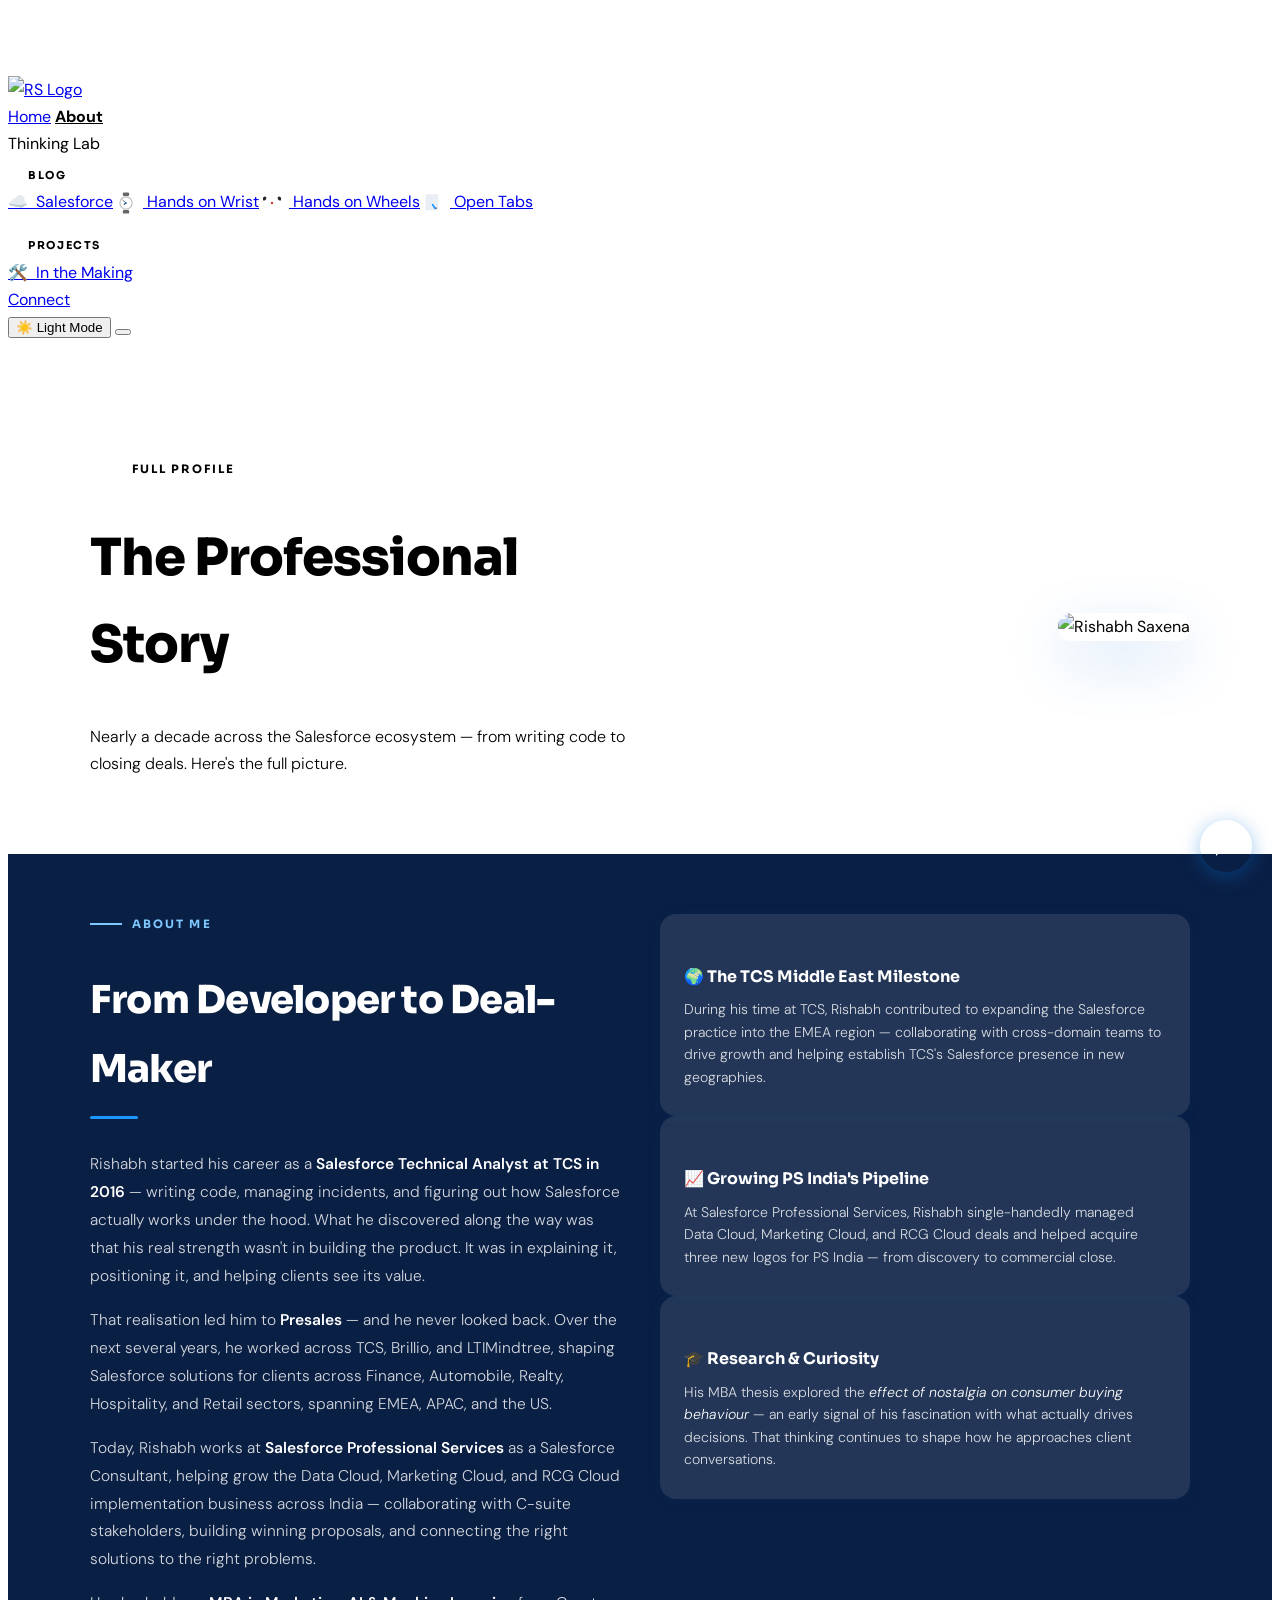
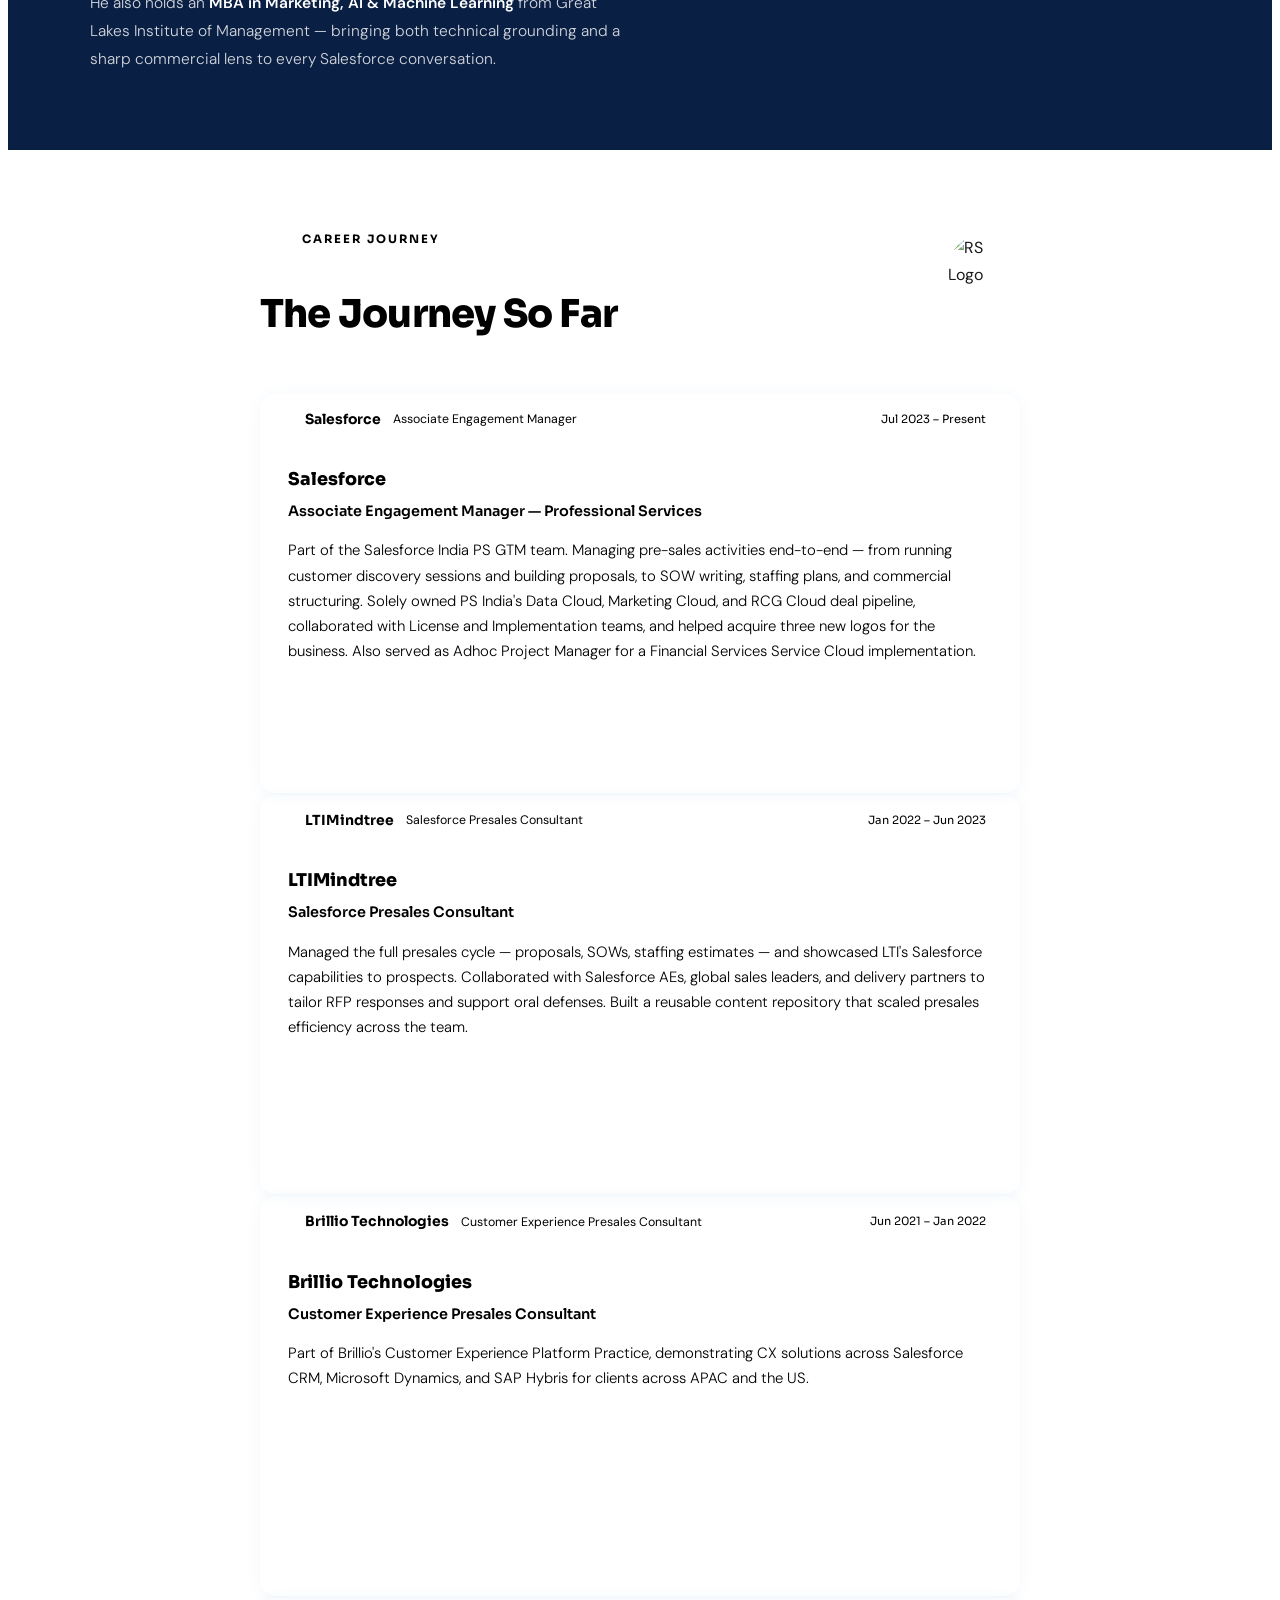
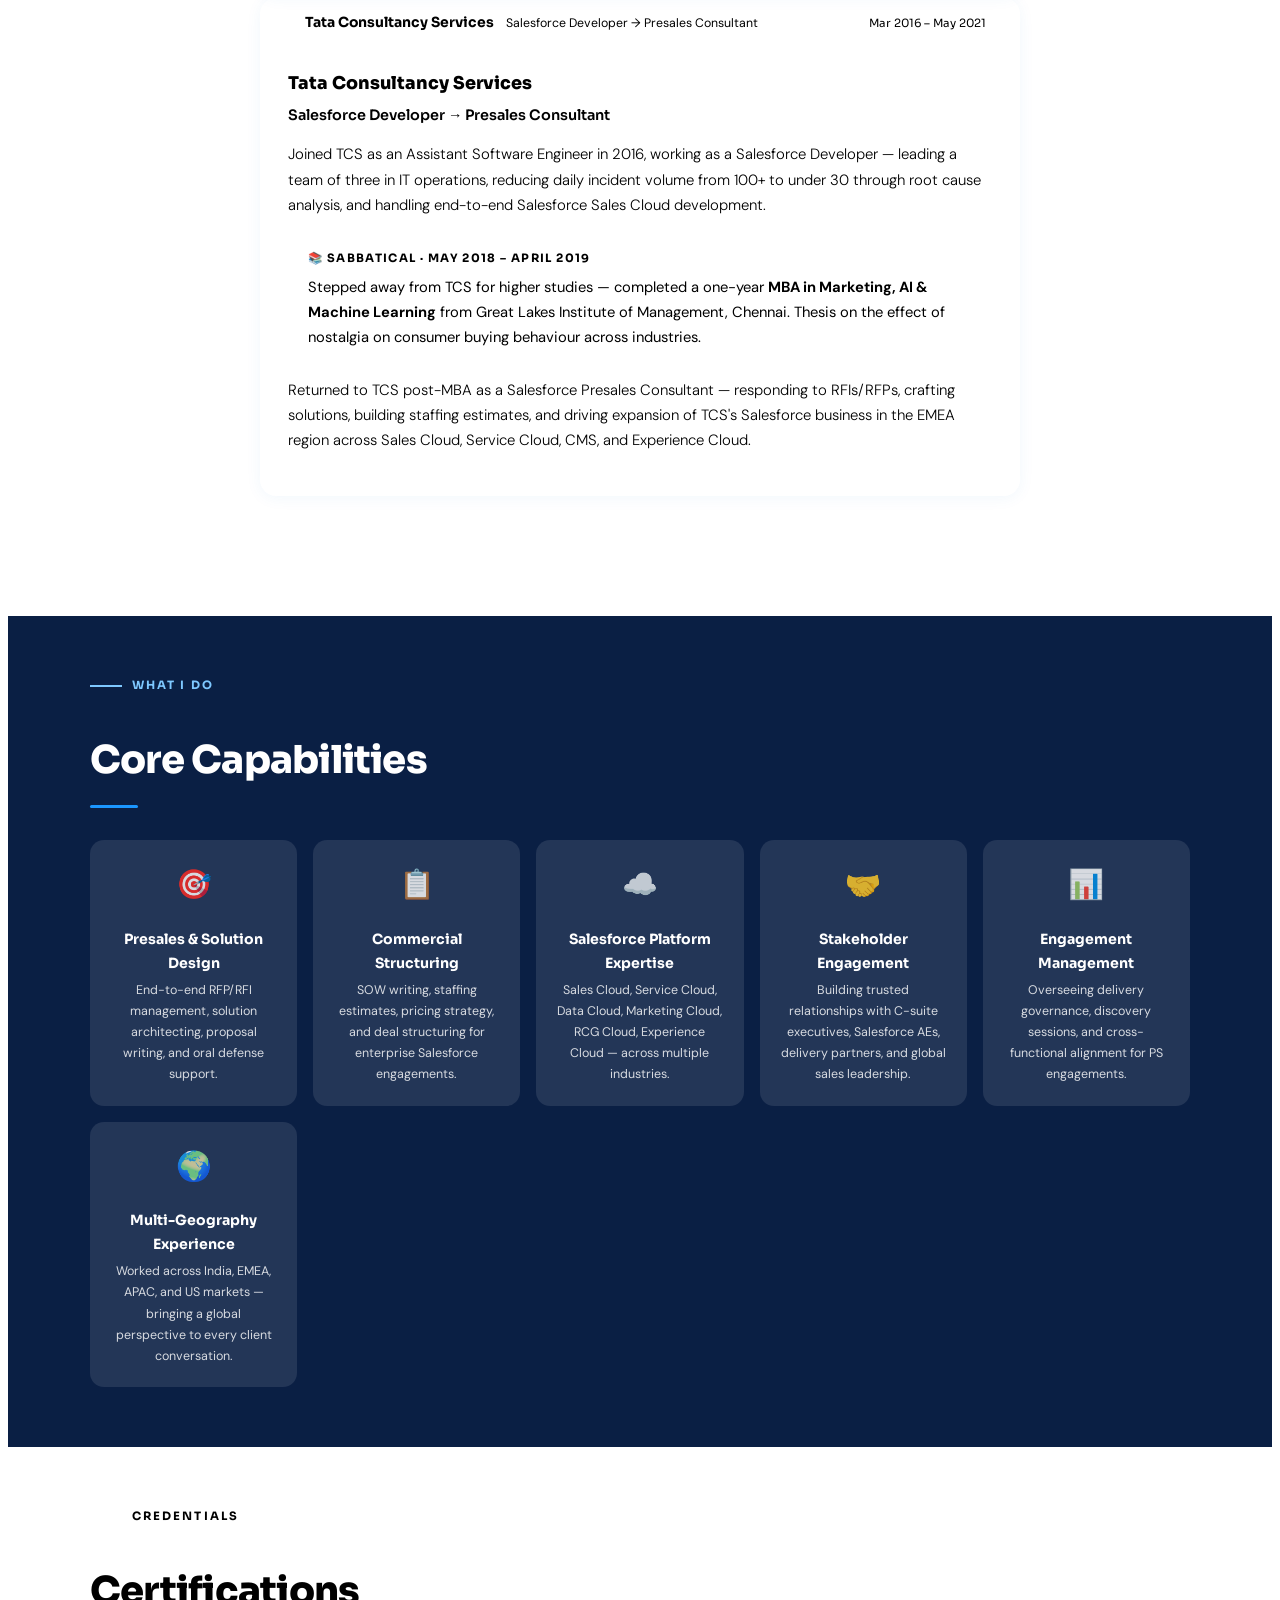
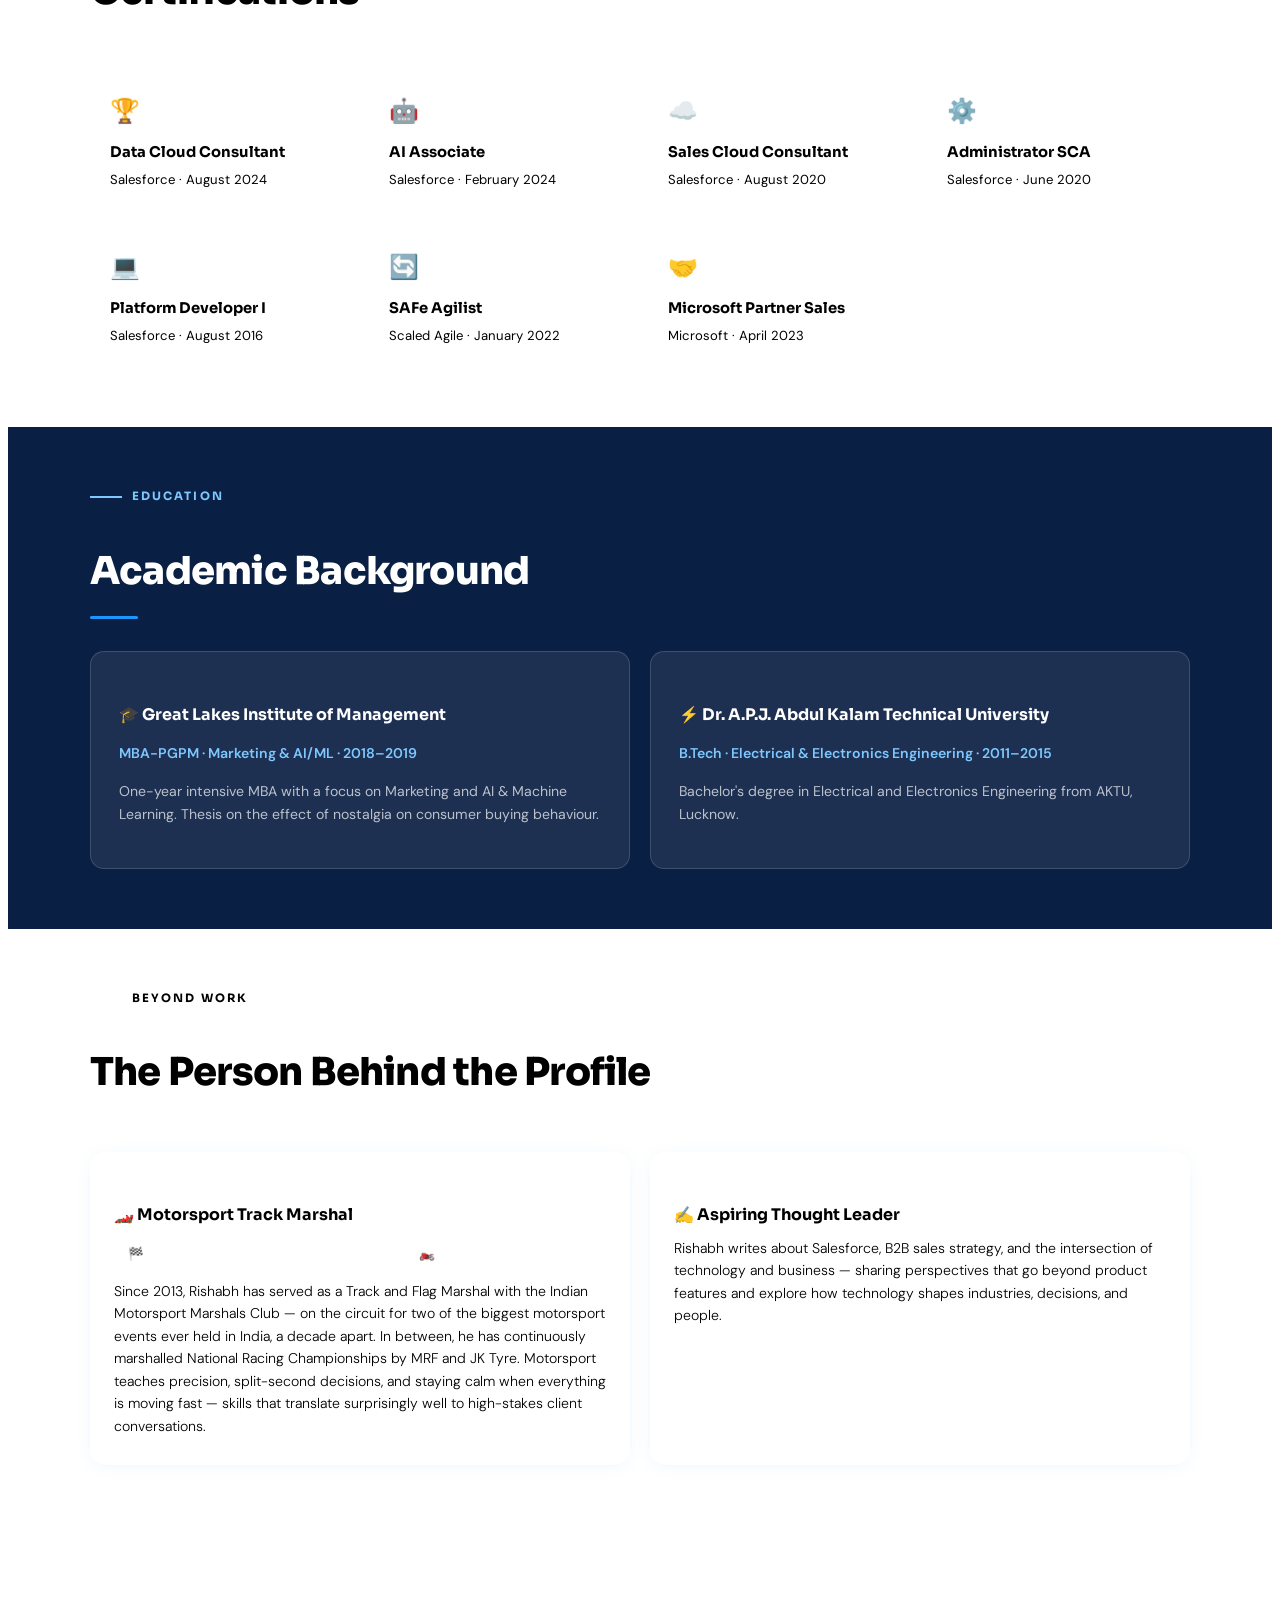
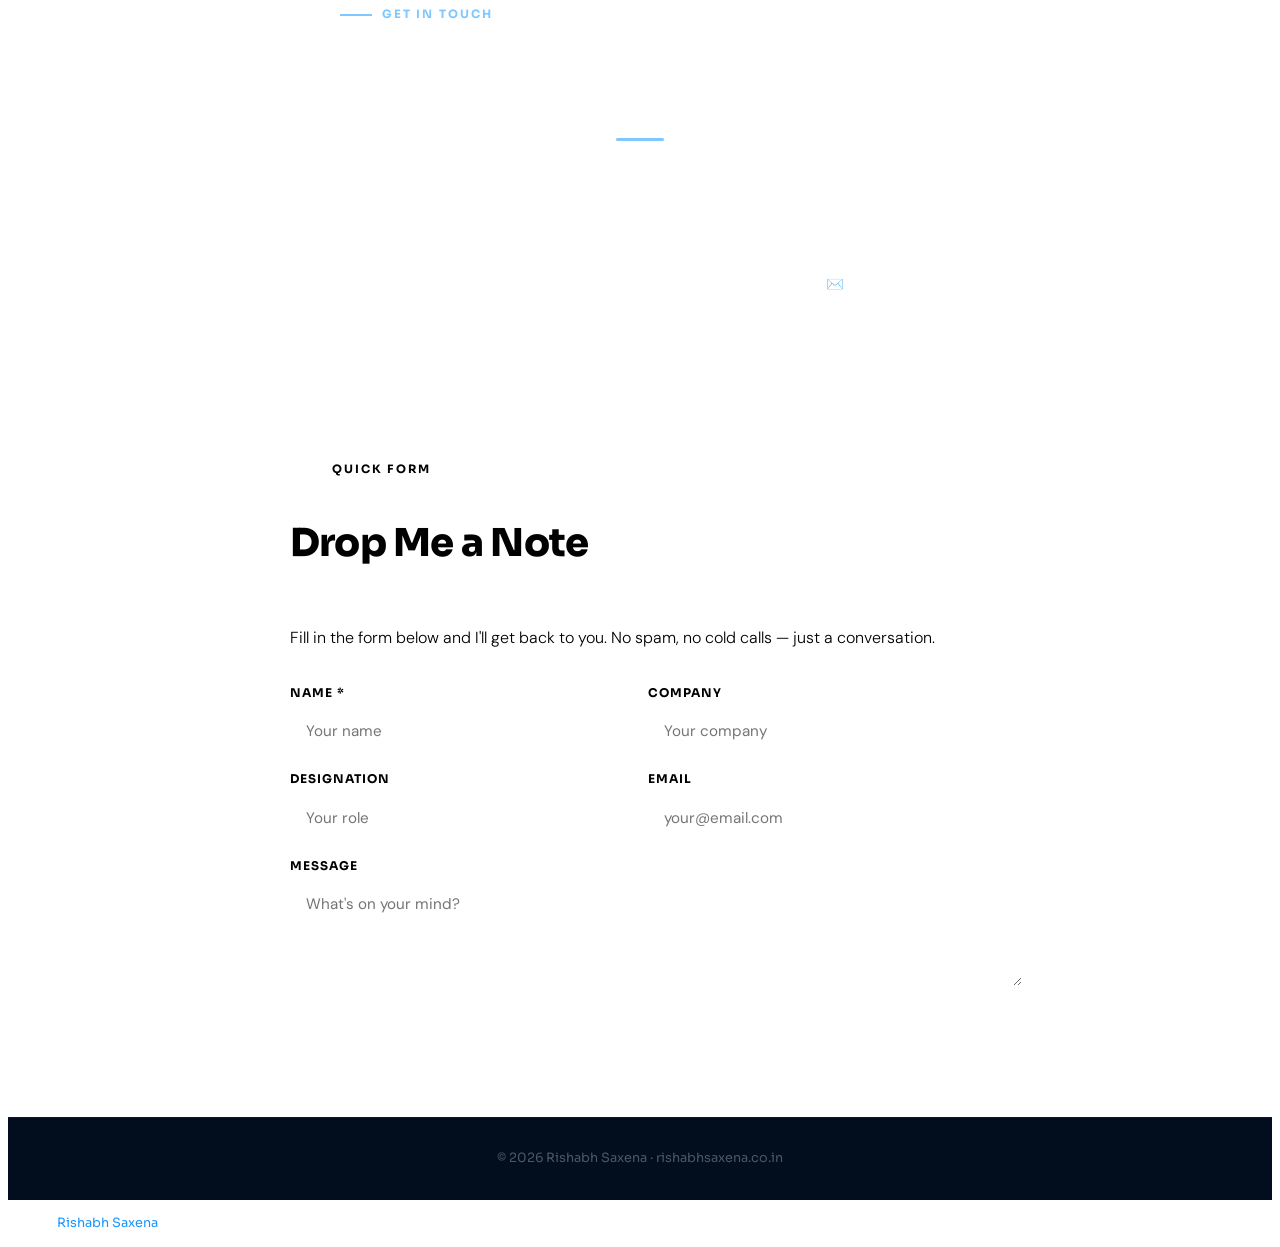
==== about.html @ e0ca8216 "Add files via upload" ====
<!DOCTYPE html>
<html lang="en" data-theme="dark">
<head>
  <base href="/rishabhsaxena-dev/">
  <link rel="stylesheet" href="styles.css">
<meta charset="UTF-8">
<meta name="viewport" content="width=device-width, initial-scale=1.0">
<title>About | Rishabh Saxena</title>
<meta name="description" content="Rishabh Saxena — Salesforce Consultant, problem solver, motorsport marshal, watch enthusiast. Full professional profile, experience, certifications and background.">
<link rel="preconnect" href="https://fonts.googleapis.com">
<link href="https://fonts.googleapis.com/css2?family=Sora:wght@300;400;600;700;800&family=DM+Sans:ital,wght@0,300;0,400;0,500;1,300&display=swap" rel="stylesheet">
<link rel="icon" href="logo.png" type="image/png">
<style>
body {
  font-family: 'DM Sans', sans-serif;
  background: var(--sf-light-bg);
  color: var(--sf-text);
  transition: background 0.3s, color 0.3s;
  line-height: 1.7;
}

/* ── PAGE LAYOUT ── */
body { padding-top: 68px; }
.section-inner { max-width: 1100px; margin: 0 auto; }
.section-label {
  font-family: 'Sora', sans-serif; font-size: 0.72rem; font-weight: 700;
  letter-spacing: 0.18em; text-transform: uppercase; color: var(--sf-blue);
  margin-bottom: 12px; display: flex; align-items: center; gap: 10px;
}
.section-label::before { content: ''; display: block; width: 32px; height: 2px; background: var(--sf-blue); }
.section-title {
  font-family: 'Sora', sans-serif; font-size: clamp(1.6rem,4vw,2.4rem);
  font-weight: 800; color: var(--sf-text); margin-bottom: 12px; letter-spacing: -0.02em;
}
.section-divider { width: 48px; height: 3px; background: var(--sf-blue); border-radius: 2px; margin-bottom: 32px; }

/* ── ABOUT GRID ── */
.about-grid { display: grid; grid-template-columns: 1fr 1fr; gap: 40px; align-items: start; }
.about-text { color: var(--sf-subtext); font-size: 0.97rem; line-height: 1.8; font-weight: 300; }
.about-text p { margin-bottom: 16px; }
.about-text strong { color: var(--sf-text); font-weight: 600; }
.about-text em { font-style: italic; }
@media (max-width: 768px) { .about-grid { grid-template-columns: 1fr; } }

/* ── HIGHLIGHT CARDS ── */
.highlight-card {
  background: var(--sf-card); border: 1px solid var(--sf-border);
  border-radius: 16px; padding: 28px 24px;
  box-shadow: 0 2px 16px rgba(0,112,210,0.06);
  transition: transform 0.2s, box-shadow 0.2s;
}
.highlight-card:hover { transform: translateY(-2px); box-shadow: 0 8px 32px rgba(0,112,210,0.1); }
.highlight-card h4 { font-family: 'Sora', sans-serif; font-size: 1rem; font-weight: 700; color: var(--sf-text); margin-bottom: 8px; }
.highlight-card p { color: var(--sf-subtext); font-size: 0.88rem; font-weight: 300; line-height: 1.6; margin: 0; }

/* ── EXPERIENCE STACK - PURE CSS STICKY ── */
.exp-bg { background: var(--sf-light-bg); padding: 80px 5%; }
.stack-container {
  position: relative;
  max-width: 760px;
  margin: 0 auto;
  padding: 0 5% 40px;
}
.stack-card {
  background: var(--sf-card);
  border: 1px solid var(--sf-border);
  border-radius: 16px;
  box-shadow: 0 2px 16px rgba(0,112,210,0.06);
  margin-bottom: 0;
  position: sticky;
  overflow: hidden;
  transition: box-shadow 0.3s;
}
.stack-card:nth-child(1) { top: 68px;  z-index: 10; }
.stack-card:nth-child(2) { top: 110px; z-index: 20; }
.stack-card:nth-child(3) { top: 152px; z-index: 30; }
.stack-card:nth-child(4) { top: 194px; z-index: 40; }
.stack-card + .stack-card { margin-top: 2px; }
.stack-collapsed {
  display: flex; align-items: center;
  justify-content: space-between;
  padding: 13px 24px; gap: 12px;
  background: var(--sf-card); flex-wrap: wrap;
  position: relative;
}
.stack-collapsed-left { display: flex; align-items: center; gap: 12px; flex-wrap: wrap; }
.stack-dot { width: 9px; height: 9px; border-radius: 50%; background: var(--sf-blue); flex-shrink: 0; }
.stack-collapsed-company { font-family: 'Sora', sans-serif; font-size: 0.87rem; font-weight: 700; color: var(--sf-text); }
.stack-collapsed-role { font-size: 0.77rem; color: var(--sf-subtext); font-weight: 400; }
.stack-collapsed-period {
  font-family: 'Sora', sans-serif; font-size: 0.71rem;
  color: var(--sf-subtext); background: var(--sf-tag-bg);
  padding: 3px 10px; border-radius: 20px; white-space: nowrap;
}
.stack-body {
  padding: 20px 28px 28px;
  border-top: 1px solid var(--sf-border);
  min-height: 300px;
}
.stack-company { font-family: 'Sora', sans-serif; font-size: 1.1rem; font-weight: 800; color: var(--sf-text); margin-bottom: 4px; }
.stack-role { color: var(--sf-blue); font-size: 0.9rem; font-weight: 600; font-family: 'Sora', sans-serif; margin-bottom: 14px; }
.stack-desc { color: var(--sf-subtext); font-size: 0.93rem; font-weight: 300; line-height: 1.7; }
.sabbatical-box {
  margin-top: 14px; background: var(--sf-tag-bg);
  border: 1px dashed var(--sf-blue); border-radius: 10px; padding: 16px 20px;
}
.sabbatical-label {
  font-family: 'Sora', sans-serif; font-size: 0.72rem; font-weight: 700;
  letter-spacing: 0.12em; text-transform: uppercase; color: var(--sf-blue); margin-bottom: 6px;
}
@media (max-width: 768px) {
  .stack-card { position: relative !important; top: 0 !important; margin-bottom: 12px; }
}

/* ── SKILLS ── */
.skills-grid { display: grid; grid-template-columns: repeat(auto-fit, minmax(200px, 1fr)); gap: 16px; }
.skill-card {
  background: var(--sf-card); border: 1px solid var(--sf-border);
  border-radius: 14px; padding: 20px;
  text-align: center; transition: transform 0.2s;
}
.skill-card:hover { transform: translateY(-2px); }
.skill-icon { font-size: 1.8rem; margin-bottom: 10px; }
.skill-card h4 { font-family: 'Sora', sans-serif; font-size: 0.88rem; font-weight: 700; color: var(--sf-text); margin-bottom: 4px; }
.skill-card p { font-size: 0.78rem; color: var(--sf-subtext); margin: 0; }

/* ── CONNECT ── */
.connect-bg {
  background: linear-gradient(135deg, var(--sf-navy) 0%, #0a2a5e 100%);
  padding: 80px 5%; text-align: center;
}
.connect-inner { max-width: 600px; margin: 0 auto; }
.connect-btn {
  display: inline-block; background: var(--sf-blue); color: #fff;
  padding: 14px 32px; border-radius: 50px; text-decoration: none;
  font-family: 'Sora', sans-serif; font-weight: 700; font-size: 0.9rem;
  transition: background 0.2s, transform 0.2s; margin: 8px;
}
.connect-btn:hover { background: var(--sf-electric); transform: translateY(-2px); }
.connect-btn.outline {
  background: transparent; border: 2px solid rgba(255,255,255,0.4); color: #fff;
}
.connect-btn.outline:hover { border-color: #fff; background: rgba(255,255,255,0.08); }
.connect-options { display: flex; flex-wrap: wrap; justify-content: center; gap: 12px; margin-top: 28px; }

/* ── ANIMATIONS ── */

 }

/* ── VIRTUAL EXEC BOT ── */
.ve-bubble {
  position: fixed; bottom: 24px; right: 24px;
  width: 52px; height: 52px; border-radius: 50%;
  background: var(--sf-blue); color: #fff;
  display: flex; align-items: center; justify-content: center;
  cursor: pointer; box-shadow: 0 4px 20px rgba(0,112,210,0.4);
  font-size: 1.4rem; z-index: 500; transition: transform 0.2s;
}
.ve-bubble:hover { transform: scale(1.1); }
.ve-window {
  display: none; position: fixed; bottom: 88px; right: 24px;
  width: 340px; max-height: 520px;
  background: var(--sf-card); border: 1px solid var(--sf-border);
  border-radius: 20px; box-shadow: 0 8px 40px rgba(0,0,0,0.15);
  flex-direction: column; z-index: 500; overflow: hidden;
}
.ve-window.open { display: flex; }
.ve-header {
  background: var(--sf-blue); color: #fff;
  padding: 14px 16px; display: flex; align-items: center; gap: 10px;
}
.ve-avatar { width: 36px; height: 36px; border-radius: 50%; background: rgba(255,255,255,0.2); display: flex; align-items: center; justify-content: center; font-size: 1.1rem; }
.ve-header-info { flex: 1; }
.ve-header-name { font-weight: 700; font-size: 0.9rem; }
.ve-header-status { font-size: 0.75rem; opacity: 0.8; display: flex; align-items: center; gap: 4px; }
.ve-status-dot { width: 6px; height: 6px; border-radius: 50%; background: #4ade80; }
.ve-close { background: none; border: none; color: #fff; cursor: pointer; font-size: 1.2rem; opacity: 0.7; }
.ve-close:hover { opacity: 1; }
.ve-messages { flex: 1; overflow-y: auto; padding: 16px; display: flex; flex-direction: column; gap: 10px; }
.ve-icon { font-size: 0.9rem; }

footer p { color: rgba(255,255,255,0.3); font-size: 0.8rem; font-family: 'Sora', sans-serif; }
footer span { color: #1B96FF; }
.ve-input-area { display: flex; gap: 8px; }
.ve-input {
  flex: 1; border: 1px solid var(--sf-border); border-radius: 20px;
  padding: 8px 14px; font-size: 0.85rem; background: var(--sf-light-bg);
  color: var(--sf-text); font-family: 'DM Sans', sans-serif;
}
.ve-input:focus { outline: none; border-color: var(--sf-blue); }
.ve-send {
  background: var(--sf-blue); color: #fff; border: none;
  border-radius: 50%; width: 36px; height: 36px;
  cursor: pointer; font-size: 1rem; display: flex; align-items: center; justify-content: center;
}
@media (max-width: 768px) {
  .ve-window { width: calc(100vw - 32px); right: 16px; bottom: 80px; }
}

/* DROPDOWN NAV */

/* Invisible bridge to prevent dropdown from closing */

/* MODAL */
.modal-overlay {
  display: none;
  position: fixed; inset: 0;
  background: rgba(0,0,0,0.5);
  z-index: 999;
  align-items: center;
  justify-content: center;
  backdrop-filter: blur(4px);
}
.modal-overlay.active { display: flex; }
.modal-box {
  background: var(--sf-card);
  border: 1px solid var(--sf-border);
  border-radius: 20px;
  padding: 48px 40px;
  max-width: 480px;
  width: 90%;
  text-align: center;
  box-shadow: var(--shadow);
  position: relative;
}
.modal-close {
  position: absolute; top: 16px; right: 20px;
  background: none; border: none;
  font-size: 1.4rem; cursor: pointer;
  color: var(--sf-subtext);
}
.modal-icon { font-size: 3rem; margin-bottom: 16px; }
.modal-title {
  font-family: 'Sora', sans-serif;
  font-size: 1.3rem;
  font-weight: 800;
  color: var(--sf-text);
  margin-bottom: 12px;
}
.modal-text {
  color: var(--sf-subtext);
  font-size: 0.95rem;
  font-weight: 300;
  line-height: 1.7;
}

/* ── NAVY SECTIONS (About, What I Do, Education) ── */
/* These always use fixed light colours regardless of dark/light mode */
#about,
#skills,
section[style*="background:#0A1F44"] {
  background: #0A1F44 !important;
}
#about .section-inner,
#skills .section-inner,
section[style*="background:#0A1F44"] .section-inner {
  max-width: 1100px;
  margin: 0 auto;
}
#about .section-label,
#skills .section-label,
section[style*="background:#0A1F44"] .section-label {
  color: #1B96FF;
}
#about .section-title,
#skills .section-title,
section[style*="background:#0A1F44"] .section-title {
  color: #ffffff;
}
#about .section-divider,
#skills .section-divider,
section[style*="background:#0A1F44"] .section-divider {
  background: #1B96FF;
}
#about p,
#skills p,
section[style*="background:#0A1F44"] p {
  color: rgba(255,255,255,0.75);
}
#about h3, #about h4,
#skills h3, #skills h4,
section[style*="background:#0A1F44"] h3,
section[style*="background:#0A1F44"] h4 {
  color: #ffffff;
}
/* Cards inside navy sections */
#about .highlight-card,
#skills .skill-card,
#skills .skills-card,
section[style*="background:#0A1F44"] .edu-card,
section[style*="background:#0A1F44"] .cert-card {
  background: rgba(255,255,255,0.07) !important;
  border-color: rgba(255,255,255,0.15) !important;
}
/* Tags inside navy sections */
#skills .skill-tag,
#skills .tag {
  background: rgba(27,150,255,0.2) !important;
  border-color: rgba(27,150,255,0.3) !important;
  color: #7ec8ff !important;
}
/* Subtext inside navy sections */
#about .section-subtext,
#skills .section-subtext,
section[style*="background:#0A1F44"] .section-subtext,
#about span, #skills span,
section[style*="background:#0A1F44"] span {
  color: rgba(255,255,255,0.6);
}
/* Skill cards on navy background */
#skills .skill-card {
  background: rgba(255,255,255,0.08) !important;
  border-color: rgba(255,255,255,0.15) !important;
}
#skills .skill-card h4 {
  color: #ffffff;
}
#skills .skill-card p {
  color: rgba(255,255,255,0.72);
}
/* About section text */
#about .about-text h2,
#about .about-text h3,
#about .about-text h4 {
  color: #ffffff;
}
#about .highlight-card {
  background: rgba(255,255,255,0.08) !important;
  border-color: rgba(255,255,255,0.15) !important;
}
#about .highlight-card h4 {
  color: #ffffff;
}
#about .highlight-card p {
  color: rgba(255,255,255,0.72);
}
[data-theme="dark"] #about,
[data-theme="dark"] #skills,
[data-theme="dark"] section[style*="background:#0A1F44"] {
  background: #0A1F44 !important;
}

/* Strong and em on navy sections */
#about strong, #about em,
#skills strong, #skills em {
  color: #ffffff;
}
/* Keep navy in dark mode */
[data-theme="dark"] #about,
[data-theme="dark"] #skills {
  background: #0A1F44 !important;
}
[data-theme="dark"] section[style*="background:#0A1F44"] {
  background: #0A1F44 !important;
}

/* ── NAVY SECTION TEXT — ALL ELEMENTS HARDCODED ── */
#about,
#about .about-text,
#skills {
  color: rgba(255,255,255,0.82);
}
#about .about-text { color: rgba(255,255,255,0.82); }
#about .about-text p { color: rgba(255,255,255,0.82); }
#about .about-text strong { color: #ffffff; font-weight: 600; }
#about .about-text em { color: rgba(255,255,255,0.9); }
#about p, #skills p { color: rgba(255,255,255,0.82); }
#about strong, #about em,
#skills strong, #skills em { color: #ffffff; }
#about h2, #about h3, #about h4,
#skills h2, #skills h3, #skills h4 { color: #ffffff; }
#about .highlight-card { background: rgba(255,255,255,0.1) !important; border-color: rgba(255,255,255,0.18) !important; }
#about .highlight-card h4 { color: #ffffff !important; }
#about .highlight-card p { color: rgba(255,255,255,0.82) !important; }
#skills .skill-card { background: rgba(255,255,255,0.1) !important; border-color: rgba(255,255,255,0.18) !important; }
#skills .skill-card h4 { color: #ffffff !important; }
#skills .skill-card p { color: rgba(255,255,255,0.82) !important; }
#about .section-label,
#skills .section-label,
section[style*="background:#0A1F44"] .section-label { color: #7ec8ff !important; }
#about .section-label::before,
#skills .section-label::before,
section[style*="background:#0A1F44"] .section-label::before { background: #7ec8ff !important; }
/* dark mode — keep navy exactly the same */
[data-theme="dark"] #about,
[data-theme="dark"] #skills,
[data-theme="dark"] section[style*="background:#0A1F44"] { background: #0A1F44 !important; }

/* ── CONNECT SECTION — hardcoded light text ── */
.connect-bg .section-label {
  color: #7ec8ff !important;
}
.connect-bg .section-label::before {
  background: #7ec8ff !important;
}
.connect-bg .section-title {
  color: #ffffff !important;
}
.connect-bg .section-divider {
  background: #7ec8ff !important;
}
.connect-bg p {
  color: rgba(255,255,255,0.8) !important;
}
.connect-bg strong, .connect-bg em {
  color: #ffffff !important;
}

/* Hero photo mobile */
@media (max-width: 768px) {
  #page-hero { flex-direction: column !important; }
  #page-hero img { width: 200px !important; height: 240px !important; }
}
</style>

<style>
/* Bot Widget */
.ve-bubble {
  position: fixed;
  bottom: 28px; right: 28px;
  width: 52px; height: 52px;
  background: var(--sf-blue);
  border-radius: 50%;
  cursor: pointer;
  display: flex; align-items: center; justify-content: center;
  box-shadow: 0 4px 20px rgba(0,112,210,0.4);
  z-index: 9999;
  transition: transform 0.2s, box-shadow 0.2s;
}
.ve-bubble:hover { transform: scale(1.08); box-shadow: 0 6px 28px rgba(0,112,210,0.5); }
.ve-bubble svg { width: 24px; height: 24px; fill: white; }
.ve-bubble .ve-close { display: none; font-size: 1.4rem; color: white; line-height: 1; }
.ve-bubble.open .ve-icon { display: none; }
.ve-bubble.open .ve-close { display: block; }

.ve-window {
  position: fixed;
  bottom: 92px; right: 28px;
  width: 360px;
  max-height: 520px;
  background: var(--sf-card);
  border: 1px solid var(--sf-border);
  border-radius: 20px;
  box-shadow: 0 8px 40px rgba(0,0,0,0.2);
  display: none;
  flex-direction: column;
  overflow: hidden;
  z-index: 9998;
  font-family: 'DM Sans', sans-serif;
}
.ve-window.open { display: flex; }

.ve-header {
  background: linear-gradient(135deg, var(--sf-navy), #0a2a5e);
  padding: 16px 18px;
  display: flex; align-items: center; gap: 12px;
}
.ve-avatar {
  width: 38px; height: 38px;
  background: var(--sf-blue);
  border-radius: 50%;
  display: flex; align-items: center; justify-content: center;
  font-family: 'Sora', sans-serif;
  font-weight: 800; font-size: 0.85rem;
  color: white; flex-shrink: 0;
}
.ve-header-info { flex: 1; }
.ve-header-name {
  font-family: 'Sora', sans-serif;
  font-size: 0.88rem; font-weight: 700;
  color: white; margin-bottom: 2px;
}
.ve-header-status {
  font-size: 0.72rem; color: rgba(255,255,255,0.5);
  display: flex; align-items: center; gap: 5px;
}
.ve-status-dot {
  width: 6px; height: 6px;
  background: #4CAF50; border-radius: 50%;
}

.ve-messages {
  flex: 1; overflow-y: auto;
  padding: 16px;
  display: flex; flex-direction: column; gap: 10px;
  scroll-behavior: smooth;
}
.ve-messages::-webkit-scrollbar { width: 4px; }
.ve-messages::-webkit-scrollbar-track { background: transparent; }
.ve-messages::-webkit-scrollbar-thumb { background: var(--sf-border); border-radius: 4px; }

.ve-msg {
  max-width: 82%;
  padding: 10px 14px;
  border-radius: 14px;
  font-size: 0.88rem;
  line-height: 1.55;
  animation: ve-fadein 0.2s ease;
}
@keyframes ve-fadein { from { opacity: 0; transform: translateY(6px); } to { opacity: 1; transform: translateY(0); } }

.ve-msg.bot {
  background: var(--sf-tag-bg);
  color: var(--sf-text);
  border-bottom-left-radius: 4px;
  align-self: flex-start;
}
.ve-msg.user {
  background: var(--sf-blue);
  color: white;
  border-bottom-right-radius: 4px;
  align-self: flex-end;
}
.ve-typing {
  display: flex; align-items: center; gap: 4px;
  padding: 12px 14px;
  background: var(--sf-tag-bg);
  border-radius: 14px; border-bottom-left-radius: 4px;
  align-self: flex-start;
  animation: ve-fadein 0.2s ease;
}
.ve-typing span {
  width: 6px; height: 6px;
  background: var(--sf-subtext);
  border-radius: 50%;
  animation: ve-bounce 1.2s infinite;
}
.ve-typing span:nth-child(2) { animation-delay: 0.2s; }
.ve-typing span:nth-child(3) { animation-delay: 0.4s; }
@keyframes ve-bounce {
  0%, 60%, 100% { transform: translateY(0); }
  30% { transform: translateY(-5px); }
}

.ve-input-area {
  padding: 12px 14px;
  border-top: 1px solid var(--sf-border);
  display: flex; gap: 8px; align-items: center;
  background: var(--sf-card);
}
.ve-input {
  flex: 1;
  background: var(--sf-tag-bg);
  border: 1.5px solid var(--sf-border);
  border-radius: 10px;
  padding: 9px 13px;
  color: var(--sf-text);
  font-family: 'DM Sans', sans-serif;
  font-size: 0.88rem;
  outline: none;
  transition: border 0.2s;
  resize: none;
}
.ve-input:focus { border-color: var(--sf-blue); }
.ve-send {
  width: 36px; height: 36px;
  background: var(--sf-blue);
  border: none; border-radius: 10px;
  cursor: pointer;
  display: flex; align-items: center; justify-content: center;
  transition: background 0.2s, transform 0.1s;
  flex-shrink: 0;
}
.ve-send:hover { background: var(--sf-electric); transform: scale(1.05); }
.ve-send svg { width: 16px; height: 16px; fill: white; }

.ve-

@media (max-width: 480px) {
  .ve-window { width: calc(100vw - 32px); right: 16px; bottom: 80px; }
  .ve-bubble { bottom: 16px; right: 16px; }
}

.ve-footer {
  padding: 6px 14px 10px;
  text-align: center;
  font-size: 0.68rem;
  color: var(--sf-subtext);
  opacity: 0.6;
}
</style>
  <!-- Google Analytics -->
  <script async src="https://www.googletagmanager.com/gtag/js?id=G-WGYJHP2512"></script>
  <script>
    window.dataLayer = window.dataLayer || [];
    function gtag(){dataLayer.push(arguments);}
    gtag('js', new Date());
    gtag('config', 'G-WGYJHP2512');
  </script>
</head>
<body>

<nav>
  <div class="nav-logo"><a href="index.html"><img src="logo.png" alt="RS Logo" width="44" height="44"></a></div>
  <div class="nav-center" id="navCenter">
    <a href="index.html">Home</a>
    <a href="about.html" style="color:var(--sf-blue);font-weight:700;">About</a>
    <div class="nav-item" id="navThinkingLab">
      <a class="has-dropdown" onclick="toggleMobileDropdown(this)">Thinking Lab</a>
      <div class="dropdown" id="thinkingLabDropdown">
        <div style="font-size:0.68rem;font-family:'Sora',sans-serif;font-weight:700;letter-spacing:0.15em;text-transform:uppercase;color:var(--sf-blue);padding:8px 20px 4px;cursor:default;">Blog</div>
        <a href="salesforce.html">☁️&nbsp; Salesforce</a>
        <a href="hands-on-wrist.html"><svg id="watch-navabout" viewBox="0 0 44 56" width="18" height="22" xmlns="http://www.w3.org/2000/svg" style="display:inline-block;vertical-align:middle;margin-right:8px;flex-shrink:0;"><rect x="14" y="1" width="16" height="9" rx="3" fill="var(--sf-subtext)" opacity="0.6"/><rect x="14" y="46" width="16" height="9" rx="3" fill="var(--sf-subtext)" opacity="0.6"/><circle cx="22" cy="28" r="17" fill="var(--sf-subtext)" opacity="0.25"/><circle cx="22" cy="28" r="14" fill="var(--watch-dial,#ffffff)"/><g id="watch-navabout-hour"><line x1="22" y1="28" x2="22" y2="22" stroke="var(--sf-text,#0A1F44)" stroke-width="2.5" stroke-linecap="round"/></g><g id="watch-navabout-min"><line x1="22" y1="28" x2="22" y2="17" stroke="var(--sf-text,#0A1F44)" stroke-width="1.5" stroke-linecap="round"/></g><circle cx="22" cy="28" r="1.8" fill="var(--sf-blue,#1B96FF)"/></svg> Hands on Wrist</a>
        <a href="hands-on-wheels.html"><svg viewBox="10 10 80 80" width="18" height="18" xmlns="http://www.w3.org/2000/svg" style="display:inline-block;vertical-align:middle;margin-right:8px;flex-shrink:0;"><circle cx="50" cy="50" r="38" fill="none" stroke="var(--sf-subtext)" stroke-width="7"/><line x1="50" y1="50" x2="17" y2="31" stroke="var(--sf-subtext)" stroke-width="5" stroke-linecap="round"/><line x1="50" y1="50" x2="83" y2="31" stroke="var(--sf-subtext)" stroke-width="5" stroke-linecap="round"/><line x1="50" y1="50" x2="50" y2="88" stroke="var(--sf-subtext)" stroke-width="5" stroke-linecap="round"/><circle cx="50" cy="50" r="9" fill="var(--sf-card,#fff)" stroke="var(--sf-subtext)" stroke-width="2.5"/><circle cx="50" cy="50" r="5.5" fill="#C0392B"/><circle cx="50" cy="50" r="3.5" fill="#E74C3C"/><path d="M10 38 Q7 30 12 24 Q17 19 23 23 Q26 26 24 32 Q22 37 17 39 Q13 40 10 38Z" fill="var(--sf-subtext)" opacity="0.85"/><path d="M90 38 Q93 30 88 24 Q83 19 77 23 Q74 26 76 32 Q78 37 83 39 Q87 40 90 38Z" fill="var(--sf-subtext)" opacity="0.85"/></svg> Hands on Wheels</a>
        <a href="open-tabs.html"><svg viewBox="7 9 47 54" width="18" height="18" xmlns="http://www.w3.org/2000/svg" style="display:inline-block;vertical-align:middle;margin-right:8px;flex-shrink:0;"><rect x="8" y="10" width="38" height="48" rx="3" fill="var(--sf-tag-bg,#E8EEF4)" stroke="var(--sf-subtext)" stroke-width="2.5"/><rect x="5" y="16" width="6" height="4" rx="2" fill="none" stroke="var(--sf-subtext)" stroke-width="1.8"/><rect x="5" y="26" width="6" height="4" rx="2" fill="none" stroke="var(--sf-subtext)" stroke-width="1.8"/><rect x="5" y="36" width="6" height="4" rx="2" fill="none" stroke="var(--sf-subtext)" stroke-width="1.8"/><line x1="16" y1="22" x2="40" y2="22" stroke="var(--sf-subtext)" stroke-width="1.2" stroke-linecap="round" opacity="0.5"/><line x1="16" y1="30" x2="40" y2="30" stroke="var(--sf-subtext)" stroke-width="1.2" stroke-linecap="round" opacity="0.5"/><line x1="16" y1="38" x2="34" y2="38" stroke="var(--sf-subtext)" stroke-width="1.2" stroke-linecap="round" opacity="0.5"/><rect x="30" y="38" width="5" height="18" rx="2" fill="var(--sf-blue,#1B96FF)" transform="rotate(-35 32 46)"/><polygon points="0,0 4,0 2,5" fill="var(--sf-subtext)" transform="translate(37,51) rotate(-35)"/></svg> Open Tabs</a>
        <div style="height:1px;background:var(--sf-border);margin:6px 0;"></div>
        <div style="font-size:0.68rem;font-family:'Sora',sans-serif;font-weight:700;letter-spacing:0.15em;text-transform:uppercase;color:var(--sf-blue);padding:8px 20px 4px;cursor:default;">Projects</div>
        <a href="in-the-making.html">🛠️&nbsp; In the Making</a>
      </div>
    </div>
    <a href="#connect" onclick="event.preventDefault();document.getElementById('connect').scrollIntoView({behavior:'smooth'})" >Connect</a>
  </div>
  <div class="nav-right">
    <button class="theme-toggle" onclick="toggleTheme()" id="themeBtn">🌙 Dark Mode</button>
    <button class="hamburger" onclick="toggleMenu()" aria-label="Menu">
      <span></span><span></span><span></span>
    </button>
  </div>
</nav>

<!-- MOBILE MENU -->
<div id="mobileMenuOverlay" style="display:none;position:fixed;top:68px;left:0;right:0;bottom:0;z-index:9998;background:var(--sf-card);border-top:1px solid var(--sf-border);overflow-y:auto;flex-direction:column;">
  <a href="index.html" style="display:block;padding:16px 24px;border-bottom:1px solid var(--sf-border);color:var(--sf-text);text-decoration:none;font-size:1rem;">Home</a>
  <a href="about.html" style="display:block;padding:16px 24px;border-bottom:1px solid var(--sf-border);color:var(--sf-blue);font-weight:700;text-decoration:none;font-size:1rem;">About</a>
  <button onclick="toggleLabMenu()" style="width:100%;padding:16px 24px;border:none;border-bottom:1px solid var(--sf-border);background:none;color:var(--sf-text);font-size:1rem;text-align:left;cursor:pointer;display:flex;justify-content:space-between;align-items:center;font-family:inherit;">Thinking Lab <span>&#9662;</span></button>
  <div id="mobileLabMenu" style="display:none;background:var(--sf-light-bg);">
    <div style="font-size:0.68rem;font-family:'Sora',sans-serif;font-weight:700;letter-spacing:0.15em;text-transform:uppercase;color:var(--sf-blue);padding:10px 24px 4px 40px;">Blog</div>
    <a href="salesforce.html" style="display:block;padding:12px 24px 12px 40px;border-bottom:1px solid var(--sf-border);color:var(--sf-text);text-decoration:none;font-size:0.9rem;">&#9729;&#65039;&nbsp; Salesforce</a>
    <a href="hands-on-wrist.html" style="display:block;padding:12px 24px 12px 40px;border-bottom:1px solid var(--sf-border);color:var(--sf-text);text-decoration:none;font-size:0.9rem;"><svg id="watch-navabout-mob" viewBox="0 0 44 56" width="18" height="22" xmlns="http://www.w3.org/2000/svg" style="display:inline-block;vertical-align:middle;margin-right:8px;flex-shrink:0;"><rect x="14" y="1" width="16" height="9" rx="3" fill="var(--sf-subtext)" opacity="0.6"/><rect x="14" y="46" width="16" height="9" rx="3" fill="var(--sf-subtext)" opacity="0.6"/><circle cx="22" cy="28" r="17" fill="var(--sf-subtext)" opacity="0.25"/><circle cx="22" cy="28" r="14" fill="var(--watch-dial,#ffffff)"/><g id="watch-navabout-mob-hour"><line x1="22" y1="28" x2="22" y2="22" stroke="var(--sf-text,#0A1F44)" stroke-width="2.5" stroke-linecap="round"/></g><g id="watch-navabout-mob-min"><line x1="22" y1="28" x2="22" y2="17" stroke="var(--sf-text,#0A1F44)" stroke-width="1.5" stroke-linecap="round"/></g><circle cx="22" cy="28" r="1.8" fill="var(--sf-blue,#1B96FF)"/></svg> Hands on Wrist</a>
    <a href="hands-on-wheels.html" style="display:block;padding:12px 24px 12px 40px;border-bottom:1px solid var(--sf-border);color:var(--sf-text);text-decoration:none;font-size:0.9rem;"><svg viewBox="10 10 80 80" width="18" height="18" xmlns="http://www.w3.org/2000/svg" style="display:inline-block;vertical-align:middle;margin-right:8px;flex-shrink:0;"><circle cx="50" cy="50" r="38" fill="none" stroke="var(--sf-subtext)" stroke-width="7"/><line x1="50" y1="50" x2="17" y2="31" stroke="var(--sf-subtext)" stroke-width="5" stroke-linecap="round"/><line x1="50" y1="50" x2="83" y2="31" stroke="var(--sf-subtext)" stroke-width="5" stroke-linecap="round"/><line x1="50" y1="50" x2="50" y2="88" stroke="var(--sf-subtext)" stroke-width="5" stroke-linecap="round"/><circle cx="50" cy="50" r="9" fill="var(--sf-card,#fff)" stroke="var(--sf-subtext)" stroke-width="2.5"/><circle cx="50" cy="50" r="5.5" fill="#C0392B"/><circle cx="50" cy="50" r="3.5" fill="#E74C3C"/><path d="M10 38 Q7 30 12 24 Q17 19 23 23 Q26 26 24 32 Q22 37 17 39 Q13 40 10 38Z" fill="var(--sf-subtext)" opacity="0.85"/><path d="M90 38 Q93 30 88 24 Q83 19 77 23 Q74 26 76 32 Q78 37 83 39 Q87 40 90 38Z" fill="var(--sf-subtext)" opacity="0.85"/></svg> Hands on Wheels</a>
    <a href="open-tabs.html" style="display:block;padding:12px 24px 12px 40px;border-bottom:1px solid var(--sf-border);color:var(--sf-text);text-decoration:none;font-size:0.9rem;"><svg viewBox="7 9 47 54" width="18" height="18" xmlns="http://www.w3.org/2000/svg" style="display:inline-block;vertical-align:middle;margin-right:8px;flex-shrink:0;"><rect x="8" y="10" width="38" height="48" rx="3" fill="var(--sf-tag-bg,#E8EEF4)" stroke="var(--sf-subtext)" stroke-width="2.5"/><rect x="5" y="16" width="6" height="4" rx="2" fill="none" stroke="var(--sf-subtext)" stroke-width="1.8"/><rect x="5" y="26" width="6" height="4" rx="2" fill="none" stroke="var(--sf-subtext)" stroke-width="1.8"/><rect x="5" y="36" width="6" height="4" rx="2" fill="none" stroke="var(--sf-subtext)" stroke-width="1.8"/><line x1="16" y1="22" x2="40" y2="22" stroke="var(--sf-subtext)" stroke-width="1.2" stroke-linecap="round" opacity="0.5"/><line x1="16" y1="30" x2="40" y2="30" stroke="var(--sf-subtext)" stroke-width="1.2" stroke-linecap="round" opacity="0.5"/><line x1="16" y1="38" x2="34" y2="38" stroke="var(--sf-subtext)" stroke-width="1.2" stroke-linecap="round" opacity="0.5"/><rect x="30" y="38" width="5" height="18" rx="2" fill="var(--sf-blue,#1B96FF)" transform="rotate(-35 32 46)"/><polygon points="0,0 4,0 2,5" fill="var(--sf-subtext)" transform="translate(37,51) rotate(-35)"/></svg> Open Tabs</a>
    <div style="height:1px;background:var(--sf-border);margin:4px 0;"></div>
    <div style="font-size:0.68rem;font-family:'Sora',sans-serif;font-weight:700;letter-spacing:0.15em;text-transform:uppercase;color:var(--sf-blue);padding:10px 24px 4px 40px;">Projects</div>
    <a href="in-the-making.html" style="display:block;padding:12px 24px 12px 40px;border-bottom:1px solid var(--sf-border);color:var(--sf-text);text-decoration:none;font-size:0.9rem;">&#128736;&#65039;&nbsp; In the Making</a>
  </div>
  <a href="#connect" onclick="toggleMenu();setTimeout(()=>document.getElementById('connect').scrollIntoView({behavior:'smooth'}),300)" style="display:block;padding:16px 24px;border-bottom:1px solid var(--sf-border);color:var(--sf-text);text-decoration:none;font-size:1rem;">Connect</a>
</div>



<!-- PAGE HERO -->
<div id="page-hero" style="padding:120px 5% 60px;max-width:1100px;margin:0 auto;display:flex;align-items:center;justify-content:space-between;gap:48px;">
  <div>
    <div style="font-family:'Sora',sans-serif;font-size:0.72rem;font-weight:700;letter-spacing:0.18em;text-transform:uppercase;color:var(--sf-blue);margin-bottom:12px;display:flex;align-items:center;gap:10px;"><span style="display:block;width:32px;height:2px;background:var(--sf-blue);"></span>Full Profile</div>
    <h1 style="font-family:'Sora',sans-serif;font-size:clamp(2rem,5vw,3.2rem);font-weight:800;letter-spacing:-0.02em;margin-bottom:12px;">The Professional<br><span style="color:var(--sf-blue);">Story</span></h1>
    <div style="width:48px;height:3px;background:var(--sf-blue);border-radius:2px;margin-bottom:20px;"></div>
    <p style="color:var(--sf-subtext);font-size:1rem;font-weight:300;max-width:560px;line-height:1.7;">Nearly a decade across the Salesforce ecosystem — from writing code to closing deals. Here's the full picture.</p>
  </div>
  <div style="flex-shrink:0;">
    <img src="photo.png" alt="Rishabh Saxena" style="width:340px;height:400px;object-fit:cover;object-position:top;border-radius:20px;box-shadow:0 20px 60px rgba(0,112,210,0.2);">
  </div>
</div>

<section id="about" style="padding:60px 5%;">
  <div class="section-inner">
    <div class="about-grid">
      <div class="about-text fade-in">
        <div class="section-label">About Me</div>
        <h2 class="section-title">From Developer to Deal-Maker</h2>
        <div class="section-divider"></div>
        <p>Rishabh started his career as a <strong>Salesforce Technical Analyst at TCS in 2016</strong> — writing code, managing incidents, and figuring out how Salesforce actually works under the hood. What he discovered along the way was that his real strength wasn't in building the product. It was in explaining it, positioning it, and helping clients see its value.</p>
        <p>That realisation led him to <strong>Presales</strong> — and he never looked back. Over the next several years, he worked across TCS, Brillio, and LTIMindtree, shaping Salesforce solutions for clients across Finance, Automobile, Realty, Hospitality, and Retail sectors, spanning EMEA, APAC, and the US.</p>
        <p>Today, Rishabh works at <strong>Salesforce Professional Services</strong> as a Salesforce Consultant, helping grow the Data Cloud, Marketing Cloud, and RCG Cloud implementation business across India — collaborating with C-suite stakeholders, building winning proposals, and connecting the right solutions to the right problems.</p>
        <p>He also holds an <strong>MBA in Marketing, AI & Machine Learning</strong> from Great Lakes Institute of Management — bringing both technical grounding and a sharp commercial lens to every Salesforce conversation.</p>
      </div>
      <div class="fade-in-2">
        <div class="highlight-card">
          <h4>🌍 The TCS Middle East Milestone</h4>
          <p>During his time at TCS, Rishabh contributed to expanding the Salesforce practice into the EMEA region — collaborating with cross-domain teams to drive growth and helping establish TCS's Salesforce presence in new geographies.</p>
        </div>
        <div class="highlight-card">
          <h4>📈 Growing PS India's Pipeline</h4>
          <p>At Salesforce Professional Services, Rishabh single-handedly managed Data Cloud, Marketing Cloud, and RCG Cloud deals and helped acquire three new logos for PS India — from discovery to commercial close.</p>
        </div>
        <div class="highlight-card">
          <h4>🎓 Research & Curiosity</h4>
          <p>His MBA thesis explored the <em>effect of nostalgia on consumer buying behaviour</em> — an early signal of his fascination with what actually drives decisions. That thinking continues to shape how he approaches client conversations.</p>
        </div>
      </div>
</section>

<!-- EXPERIENCE -->

<section id="experience" class="exp-bg">
  <div class="section-inner" style="max-width:760px;display:flex;align-items:flex-start;justify-content:space-between;gap:32px;">
    <div>
      <div class="section-label">Career Journey</div>
      <h2 class="section-title">The Journey So Far</h2>
      <div class="section-divider"></div>
    </div>
    <img src="logo.png" alt="RS Logo" style="width:72px;height:72px;border-radius:50%;flex-shrink:0;margin-top:4px;opacity:0.9;">
  </div>
  <div class="stack-container">

      <div class="stack-card">
        <div class="stack-collapsed">
          <div class="stack-collapsed-left">
            <div class="stack-dot"></div>
            <span class="stack-collapsed-company">Salesforce</span>
            <span class="stack-collapsed-role">Associate Engagement Manager</span>
          </div>
          <span class="stack-collapsed-period">Jul 2023 – Present</span>
        </div>
        <div class="stack-body">
          <div class="stack-company">Salesforce</div>
          <div class="stack-role">Associate Engagement Manager — Professional Services</div>
          <p class="stack-desc">Part of the Salesforce India PS GTM team. Managing pre-sales activities end-to-end — from running customer discovery sessions and building proposals, to SOW writing, staffing plans, and commercial structuring. Solely owned PS India's Data Cloud, Marketing Cloud, and RCG Cloud deal pipeline, collaborated with License and Implementation teams, and helped acquire three new logos for the business. Also served as Adhoc Project Manager for a Financial Services Service Cloud implementation.</p>
        </div>
      </div>

      <div class="stack-card">
        <div class="stack-collapsed">
          <div class="stack-collapsed-left">
            <div class="stack-dot"></div>
            <span class="stack-collapsed-company">LTIMindtree</span>
            <span class="stack-collapsed-role">Salesforce Presales Consultant</span>
          </div>
          <span class="stack-collapsed-period">Jan 2022 – Jun 2023</span>
        </div>
        <div class="stack-body">
          <div class="stack-company">LTIMindtree</div>
          <div class="stack-role">Salesforce Presales Consultant</div>
          <p class="stack-desc">Managed the full presales cycle — proposals, SOWs, staffing estimates — and showcased LTI's Salesforce capabilities to prospects. Collaborated with Salesforce AEs, global sales leaders, and delivery partners to tailor RFP responses and support oral defenses. Built a reusable content repository that scaled presales efficiency across the team.</p>
        </div>
      </div>

      <div class="stack-card">
        <div class="stack-collapsed">
          <div class="stack-collapsed-left">
            <div class="stack-dot"></div>
            <span class="stack-collapsed-company">Brillio Technologies</span>
            <span class="stack-collapsed-role">Customer Experience Presales Consultant</span>
          </div>
          <span class="stack-collapsed-period">Jun 2021 – Jan 2022</span>
        </div>
        <div class="stack-body">
          <div class="stack-company">Brillio Technologies</div>
          <div class="stack-role">Customer Experience Presales Consultant</div>
          <p class="stack-desc">Part of Brillio's Customer Experience Platform Practice, demonstrating CX solutions across Salesforce CRM, Microsoft Dynamics, and SAP Hybris for clients across APAC and the US.</p>
        </div>
      </div>

      <div class="stack-card">
        <div class="stack-collapsed">
          <div class="stack-collapsed-left">
            <div class="stack-dot"></div>
            <span class="stack-collapsed-company">Tata Consultancy Services</span>
            <span class="stack-collapsed-role">Salesforce Developer → Presales Consultant</span>
          </div>
          <span class="stack-collapsed-period">Mar 2016 – May 2021</span>
        </div>
        <div class="stack-body">
          <div class="stack-company">Tata Consultancy Services</div>
          <div class="stack-role">Salesforce Developer → Presales Consultant</div>
          <p class="stack-desc">Joined TCS as an Assistant Software Engineer in 2016, working as a Salesforce Developer — leading a team of three in IT operations, reducing daily incident volume from 100+ to under 30 through root cause analysis, and handling end-to-end Salesforce Sales Cloud development.</p>
          <div class="sabbatical-box">
            <div class="sabbatical-label">📚 Sabbatical · May 2018 – April 2019</div>
            <p style="font-size:0.92rem;color:var(--sf-text);font-weight:400;margin:0;">Stepped away from TCS for higher studies — completed a one-year <strong>MBA in Marketing, AI & Machine Learning</strong> from Great Lakes Institute of Management, Chennai. Thesis on the effect of nostalgia on consumer buying behaviour across industries.</p>
          </div>
          <p class="stack-desc" style="margin-top:12px;">Returned to TCS post-MBA as a Salesforce Presales Consultant — responding to RFIs/RFPs, crafting solutions, building staffing estimates, and driving expansion of TCS's Salesforce business in the EMEA region across Sales Cloud, Service Cloud, CMS, and Experience Cloud.</p>
        </div>
      </div>

    </div>
  </div>
</section>

<!-- SKILLS -->

<section id="skills" style="padding:60px 5%;background:#0A1F44;">
  <div class="section-inner">
    <div class="section-label">What I Do</div>
    <h2 class="section-title">Core Capabilities</h2>
    <div class="section-divider"></div>
    <div class="skills-grid">
      <div class="skill-card">
        <div class="skill-icon">🎯</div>
        <h4>Presales & Solution Design</h4>
        <p>End-to-end RFP/RFI management, solution architecting, proposal writing, and oral defense support.</p>
      </div>
      <div class="skill-card">
        <div class="skill-icon">📋</div>
        <h4>Commercial Structuring</h4>
        <p>SOW writing, staffing estimates, pricing strategy, and deal structuring for enterprise Salesforce engagements.</p>
      </div>
      <div class="skill-card">
        <div class="skill-icon">☁️</div>
        <h4>Salesforce Platform Expertise</h4>
        <p>Sales Cloud, Service Cloud, Data Cloud, Marketing Cloud, RCG Cloud, Experience Cloud — across multiple industries.</p>
      </div>
      <div class="skill-card">
        <div class="skill-icon">🤝</div>
        <h4>Stakeholder Engagement</h4>
        <p>Building trusted relationships with C-suite executives, Salesforce AEs, delivery partners, and global sales leadership.</p>
      </div>
      <div class="skill-card">
        <div class="skill-icon">📊</div>
        <h4>Engagement Management</h4>
        <p>Overseeing delivery governance, discovery sessions, and cross-functional alignment for PS engagements.</p>
      </div>
      <div class="skill-card">
        <div class="skill-icon">🌍</div>
        <h4>Multi-Geography Experience</h4>
        <p>Worked across India, EMEA, APAC, and US markets — bringing a global perspective to every client conversation.</p>
      </div>
    </div>
  </div>
</section>


<!-- BEYOND WORK -->


<!-- CERTIFICATIONS -->
<section style="padding:60px 5%;background:var(--sf-light-bg);">
  <div class="section-inner">
    <div class="section-label">Credentials</div>
    <h2 class="section-title">Certifications</h2>
    <div class="section-divider"></div>
    <div style="display:grid;grid-template-columns:repeat(auto-fit,minmax(240px,1fr));gap:16px;">
      <div style="background:var(--sf-card);border:1px solid var(--sf-border);border-radius:12px;padding:20px;"><div style="font-size:1.5rem;margin-bottom:8px;">🏆</div><div style="font-family:'Sora',sans-serif;font-weight:700;font-size:0.92rem;margin-bottom:4px;">Data Cloud Consultant</div><div style="color:var(--sf-subtext);font-size:0.82rem;">Salesforce · August 2024</div></div>
      <div style="background:var(--sf-card);border:1px solid var(--sf-border);border-radius:12px;padding:20px;"><div style="font-size:1.5rem;margin-bottom:8px;">🤖</div><div style="font-family:'Sora',sans-serif;font-weight:700;font-size:0.92rem;margin-bottom:4px;">AI Associate</div><div style="color:var(--sf-subtext);font-size:0.82rem;">Salesforce · February 2024</div></div>
      <div style="background:var(--sf-card);border:1px solid var(--sf-border);border-radius:12px;padding:20px;"><div style="font-size:1.5rem;margin-bottom:8px;">☁️</div><div style="font-family:'Sora',sans-serif;font-weight:700;font-size:0.92rem;margin-bottom:4px;">Sales Cloud Consultant</div><div style="color:var(--sf-subtext);font-size:0.82rem;">Salesforce · August 2020</div></div>
      <div style="background:var(--sf-card);border:1px solid var(--sf-border);border-radius:12px;padding:20px;"><div style="font-size:1.5rem;margin-bottom:8px;">⚙️</div><div style="font-family:'Sora',sans-serif;font-weight:700;font-size:0.92rem;margin-bottom:4px;">Administrator SCA</div><div style="color:var(--sf-subtext);font-size:0.82rem;">Salesforce · June 2020</div></div>
      <div style="background:var(--sf-card);border:1px solid var(--sf-border);border-radius:12px;padding:20px;"><div style="font-size:1.5rem;margin-bottom:8px;">💻</div><div style="font-family:'Sora',sans-serif;font-weight:700;font-size:0.92rem;margin-bottom:4px;">Platform Developer I</div><div style="color:var(--sf-subtext);font-size:0.82rem;">Salesforce · August 2016</div></div>
      <div style="background:var(--sf-card);border:1px solid var(--sf-border);border-radius:12px;padding:20px;"><div style="font-size:1.5rem;margin-bottom:8px;">🔄</div><div style="font-family:'Sora',sans-serif;font-weight:700;font-size:0.92rem;margin-bottom:4px;">SAFe Agilist</div><div style="color:var(--sf-subtext);font-size:0.82rem;">Scaled Agile · January 2022</div></div>
      <div style="background:var(--sf-card);border:1px solid var(--sf-border);border-radius:12px;padding:20px;"><div style="font-size:1.5rem;margin-bottom:8px;">🤝</div><div style="font-family:'Sora',sans-serif;font-weight:700;font-size:0.92rem;margin-bottom:4px;">Microsoft Partner Sales</div><div style="color:var(--sf-subtext);font-size:0.82rem;">Microsoft · April 2023</div></div>
    </div>
  </div>
</section>

<!-- EDUCATION -->
<section style="padding:60px 5%;background:#0A1F44;">
  <div class="section-inner">
    <div class="section-label">Education</div>
    <h2 class="section-title">Academic Background</h2>
    <div class="section-divider"></div>
    <div style="display:grid;grid-template-columns:repeat(auto-fit,minmax(280px,1fr));gap:20px;">
      <div style="background:rgba(255,255,255,0.08);border:1px solid rgba(255,255,255,0.15);border-radius:14px;padding:28px;">
        <h4 style="font-family:'Sora',sans-serif;font-size:1rem;font-weight:700;margin-bottom:8px;color:#ffffff;">🎓 Great Lakes Institute of Management</h4>
        <p style="color:#7ec8ff;font-weight:600;font-size:0.88rem;margin-bottom:10px;">MBA-PGPM · Marketing & AI/ML · 2018–2019</p>
        <p style="color:rgba(255,255,255,0.7);font-size:0.88rem;line-height:1.6;">One-year intensive MBA with a focus on Marketing and AI & Machine Learning. Thesis on the effect of nostalgia on consumer buying behaviour.</p>
      </div>
      <div style="background:rgba(255,255,255,0.08);border:1px solid rgba(255,255,255,0.15);border-radius:14px;padding:28px;">
        <h4 style="font-family:'Sora',sans-serif;font-size:1rem;font-weight:700;margin-bottom:8px;color:#ffffff;">⚡ Dr. A.P.J. Abdul Kalam Technical University</h4>
        <p style="color:#7ec8ff;font-weight:600;font-size:0.88rem;margin-bottom:10px;">B.Tech · Electrical & Electronics Engineering · 2011–2015</p>
        <p style="color:rgba(255,255,255,0.7);font-size:0.88rem;line-height:1.6;">Bachelor's degree in Electrical and Electronics Engineering from AKTU, Lucknow.</p>
      </div>
    </div>
  </div>
</section>

<section style="background:var(--sf-card);padding:60px 5%;">
  <div class="section-inner">
    <div class="section-label">Beyond Work</div>
    <h2 class="section-title">The Person Behind the Profile</h2>
    <div class="section-divider"></div>
    <div style="display:grid;grid-template-columns:repeat(auto-fit,minmax(280px,1fr));gap:20px;">
      <div class="highlight-card">
        <h4>🏎️ Motorsport Track Marshal</h4>
        <div style="display:flex;gap:10px;flex-wrap:wrap;margin:10px 0;">
          <span style="background:var(--sf-blue);color:white;padding:5px 14px;border-radius:6px;font-family:'Sora',sans-serif;font-size:0.78rem;font-weight:700;letter-spacing:0.05em;">🏁 Formula 1 · Indian Grand Prix 2013</span>
          <span style="background:var(--sf-blue);color:white;padding:5px 14px;border-radius:6px;font-family:'Sora',sans-serif;font-size:0.78rem;font-weight:700;letter-spacing:0.05em;">🏍️ Bharat MotoGP 2023</span>
        </div>
        <p>Since 2013, Rishabh has served as a Track and Flag Marshal with the Indian Motorsport Marshals Club — on the circuit for two of the biggest motorsport events ever held in India, a decade apart. In between, he has continuously marshalled National Racing Championships by MRF and JK Tyre. Motorsport teaches precision, split-second decisions, and staying calm when everything is moving fast — skills that translate surprisingly well to high-stakes client conversations.</p>
      </div>
      <div class="highlight-card">
        <h4>✍️ Aspiring Thought Leader</h4>
        <p>Rishabh writes about Salesforce, B2B sales strategy, and the intersection of technology and business — sharing perspectives that go beyond product features and explore how technology shapes industries, decisions, and people.</p>
      </div>
    </div>
  </div>
</section>

<!-- CONNECT -->

<section id="connect" class="connect-bg">
  <div class="connect-inner">
    <div class="section-label">Get In Touch</div>
    <h2 class="section-title" style="color:white;">Let's Start a Conversation</h2>
    <div class="section-divider" style="margin:16px auto 24px;"></div>
    <p>Whether you're exploring Salesforce solutions, looking to collaborate, or just want to connect — Rishabh is always open to a good conversation.</p>
    <div class="connect-options">
      <a href="https://www.linkedin.com/in/rishabh0201/" target="_blank" class="connect-btn">
        <svg width="18" height="18" viewBox="0 0 24 24" fill="currentColor"><path d="M20.447 20.452h-3.554v-5.569c0-1.328-.027-3.037-1.852-3.037-1.853 0-2.136 1.445-2.136 2.939v5.667H9.351V9h3.414v1.561h.046c.477-.9 1.637-1.85 3.37-1.85 3.601 0 4.267 2.37 4.267 5.455v6.286zM5.337 7.433c-1.144 0-2.063-.926-2.063-2.065 0-1.138.92-2.063 2.063-2.063 1.14 0 2.064.925 2.064 2.063 0 1.139-.925 2.065-2.064 2.065zm1.782 13.019H3.555V9h3.564v11.452zM22.225 0H1.771C.792 0 0 .774 0 1.729v20.542C0 23.227.792 24 1.771 24h20.451C23.2 24 24 23.227 24 22.271V1.729C24 .774 23.2 0 22.222 0h.003z"/></svg>
        Connect on LinkedIn
      </a>
      <a href="#contact-form" class="connect-btn outline">Send a Message ✉️</a>
    </div>
  </div>
</section>

<!-- CONTACT FORM -->

<section id="contact-form" style="background:var(--sf-light-bg);padding:60px 5%;">
  <div class="section-inner" style="max-width:700px;">
    <div class="section-label">Quick Form</div>
    <h2 class="section-title">Drop Me a Note</h2>
    <div class="section-divider"></div>
    <p style="color:var(--sf-subtext);margin-bottom:32px;font-weight:300;">Fill in the form below and I'll get back to you. No spam, no cold calls — just a conversation.</p>

    <div id="formSuccess-about" style="display:none;background:var(--sf-tag-bg);border:1px solid var(--sf-blue);border-radius:12px;padding:24px;text-align:center;margin-bottom:24px;">
      <div style="font-size:2rem;margin-bottom:8px;">✅</div>
      <div style="font-family:'Sora',sans-serif;font-weight:700;color:var(--sf-text);margin-bottom:4px;">Message received!</div>
      <div style="color:var(--sf-subtext);font-size:0.9rem;">I'll get back to you soon.</div>
    </div>

    <form id="contactForm-about" style="display:flex;flex-direction:column;gap:16px;">
      <div style="display:grid;grid-template-columns:1fr 1fr;gap:16px;">
        <div>
          <label style="font-family:'Sora',sans-serif;font-size:0.75rem;font-weight:700;letter-spacing:0.08em;text-transform:uppercase;color:var(--sf-subtext);display:block;margin-bottom:6px;">Name *</label>
          <input type="text" id="f-name" required placeholder="Your name"
            style="width:100%;padding:12px 16px;background:var(--sf-card);border:1.5px solid var(--sf-border);border-radius:8px;color:var(--sf-text);font-family:'DM Sans',sans-serif;font-size:0.95rem;outline:none;transition:border 0.2s;"
            onfocus="this.style.borderColor='var(--sf-blue)'" onblur="this.style.borderColor='var(--sf-border)'">
        </div>
        <div>
          <label style="font-family:'Sora',sans-serif;font-size:0.75rem;font-weight:700;letter-spacing:0.08em;text-transform:uppercase;color:var(--sf-subtext);display:block;margin-bottom:6px;">Company</label>
          <input type="text" id="f-company" placeholder="Your company"
            style="width:100%;padding:12px 16px;background:var(--sf-card);border:1.5px solid var(--sf-border);border-radius:8px;color:var(--sf-text);font-family:'DM Sans',sans-serif;font-size:0.95rem;outline:none;transition:border 0.2s;"
            onfocus="this.style.borderColor='var(--sf-blue)'" onblur="this.style.borderColor='var(--sf-border)'">
        </div>
      </div>
      <div style="display:grid;grid-template-columns:1fr 1fr;gap:16px;">
        <div>
          <label style="font-family:'Sora',sans-serif;font-size:0.75rem;font-weight:700;letter-spacing:0.08em;text-transform:uppercase;color:var(--sf-subtext);display:block;margin-bottom:6px;">Designation</label>
          <input type="text" id="f-designation" placeholder="Your role"
            style="width:100%;padding:12px 16px;background:var(--sf-card);border:1.5px solid var(--sf-border);border-radius:8px;color:var(--sf-text);font-family:'DM Sans',sans-serif;font-size:0.95rem;outline:none;transition:border 0.2s;"
            onfocus="this.style.borderColor='var(--sf-blue)'" onblur="this.style.borderColor='var(--sf-border)'">
        </div>
        <div>
          <label style="font-family:'Sora',sans-serif;font-size:0.75rem;font-weight:700;letter-spacing:0.08em;text-transform:uppercase;color:var(--sf-subtext);display:block;margin-bottom:6px;">Email</label>
          <input type="email" id="f-linkedin" placeholder="your@email.com"
            style="width:100%;padding:12px 16px;background:var(--sf-card);border:1.5px solid var(--sf-border);border-radius:8px;color:var(--sf-text);font-family:'DM Sans',sans-serif;font-size:0.95rem;outline:none;transition:border 0.2s;"
            onfocus="this.style.borderColor='var(--sf-blue)'" onblur="this.style.borderColor='var(--sf-border)'">
        </div>
      </div>
      <div>
        <label style="font-family:'Sora',sans-serif;font-size:0.75rem;font-weight:700;letter-spacing:0.08em;text-transform:uppercase;color:var(--sf-subtext);display:block;margin-bottom:6px;">Message</label>
        <textarea id="f-message" rows="4" placeholder="What's on your mind?"
          style="width:100%;padding:12px 16px;background:var(--sf-card);border:1.5px solid var(--sf-border);border-radius:8px;color:var(--sf-text);font-family:'DM Sans',sans-serif;font-size:0.95rem;outline:none;transition:border 0.2s;resize:vertical;"
          onfocus="this.style.borderColor='var(--sf-blue)'" onblur="this.style.borderColor='var(--sf-border)'"></textarea>
      </div>
      <!-- Honeypot - hidden from real users, bots will fill this -->
      <div style="position:absolute;left:-9999px;opacity:0;pointer-events:none;" aria-hidden="true">
        <input type="text" id="f-website" name="website" tabindex="-1" autocomplete="off" placeholder="Leave empty">
      </div>
      <button type="submit" id="submitBtn-about"
        style="background:var(--sf-blue);color:white;border:none;padding:14px 32px;border-radius:8px;font-family:'Sora',sans-serif;font-weight:700;font-size:0.95rem;cursor:pointer;transition:all 0.2s;align-self:flex-start;">
        Send Message →
      </button>
    </form>
  </div>
</section>

<script>
document.addEventListener('DOMContentLoaded', function() {
  var _el = document.getElementById('contactForm-about');
  if (!_el) return;
  document.getElementById('contactForm-about').addEventListener('submit', async function(e) {
  e.preventDefault();
  const btn = document.getElementById('submitBtn-about');
  btn.textContent = 'Sending...';
  btn.disabled = true;

  const payload = {
    name: document.getElementById('f-name').value,
    company: document.getElementById('f-company').value,
    designation: document.getElementById('f-designation').value,
    linkedin: document.getElementById('f-linkedin').value, // email
    message: document.getElementById('f-message').value,
    source: 'About Page',
    website: document.getElementById('f-website') ? document.getElementById('f-website').value : ''
  };

  try {
    await fetch('https://script.google.com/macros/s/AKfycbwNtyPDWl2dRPmwKRNRx0tMKQoTx5d-vHt4hRVBNMUWwN7jLrjh-xyH7fxuO8T6aP4/exec', {
      method: 'POST',
      mode: 'no-cors',
      headers: { 'Content-Type': 'application/json' },
      body: JSON.stringify(payload)
    });
    document.getElementById('contactForm-about').style.display = 'none';
    document.getElementById('formSuccess-about').style.display = 'block';
  } catch(err) {
    btn.textContent = 'Send Message →';
    btn.disabled = false;
    alert('Something went wrong. Please try again.');
  }
});
});
</script>


<footer style="background:#020E1E !important;padding:30px 5% !important;text-align:center !important;border-top:1px solid rgba(255,255,255,0.05) !important;">
  <p style="color:rgba(255,255,255,0.3) !important;font-size:0.8rem !important;font-family:'Sora',sans-serif !important;margin:0 !important;">© 2026 <span style="color:rgba(255,255,255,0.3) !important;">Rishabh Saxena</span> · rishabhsaxena.co.in</p>
</footer>

<!-- MODAL -->
<div id="modal" style="display:none;position:fixed;inset:0;background:rgba(0,0,0,0.6);z-index:2000;align-items:center;justify-content:center;">
  <div style="background:var(--sf-card);border-radius:20px;padding:40px;max-width:480px;width:90%;text-align:center;position:relative;">
    <button onclick="document.getElementById('modal').style.display='none'" style="position:absolute;top:16px;right:20px;background:none;border:none;font-size:1.4rem;color:var(--sf-subtext);cursor:pointer;">✕</button>
    <div style="font-size:2.5rem;margin-bottom:16px;">🔬</div>
    <h3 style="font-family:'Sora',sans-serif;font-size:1.3rem;font-weight:800;margin-bottom:10px;">In the Making</h3>
    <p style="color:var(--sf-subtext);font-size:0.9rem;line-height:1.7;margin-bottom:20px;">A few tools are quietly being built. Nothing to announce just yet — but they're coming.</p>
    <a href="#connect" onclick="event.preventDefault();document.getElementById('connect').scrollIntoView({behavior:'smooth'})"  style="background:var(--sf-blue);color:white;padding:11px 24px;border-radius:8px;text-decoration:none;font-family:'Sora',sans-serif;font-weight:700;font-size:0.88rem;">Stay in the Loop</a>
  </div>
</div>

<script>
function showModal(e) { if(e) e.preventDefault(); document.getElementById('modal').style.display='flex'; }

</script>
<!-- VIRTUAL EXECUTIVE BOT -->


<!-- Bot HTML -->
<div class="ve-bubble" id="veBubble" onclick="veToggle()">
  <svg class="ve-icon" viewBox="0 0 24 24" xmlns="http://www.w3.org/2000/svg">
    <path d="M20 2H4c-1.1 0-2 .9-2 2v18l4-4h14c1.1 0 2-.9 2-2V4c0-1.1-.9-2-2-2zm0 14H6l-2 2V4h16v12z"/>
  </svg>
  <span class="ve-close">✕</span>
</div>

<div class="ve-window" id="veWindow">
  <div class="ve-header">
    <div class="ve-avatar">VE</div>
    <div class="ve-header-info">
      <div class="ve-header-name">Virtual Executive</div>
      <div class="ve-header-status"><span class="ve-status-dot"></span> Rishabh's assistant · Always on</div>
    </div>
  </div>
  <div class="ve-messages" id="veMessages"></div>
  <div class="ve-input-area">
    <input class="ve-input" id="veInput" type="text" placeholder="Ask me anything..." maxlength="300" onkeydown="if(event.key==='Enter')veSend()">
    <button class="ve-send" onclick="veSend()">
      <svg viewBox="0 0 24 24"><path d="M2.01 21L23 12 2.01 3 2 10l15 2-15 2z"/></svg>
    </button>
  </div>
  <div class="ve-footer">Powered by Rishabh Saxena · rishabhsaxena.co.in</div>
</div>

<script>
(function() {

// ── RESPONSE LIBRARY ──────────────────────────────────────────────
const R = {
  greeting: [
    "Hey there! I'm the Virtual Executive — Rishabh's digital assistant. Whether you're here to learn about his work, explore the blog, or just say hello — I've got you. What's on your mind?",
    "Hello! Good to have you here. I'm the Virtual Executive, and I know quite a bit about Rishabh and his work. What would you like to know?",
    "Hi! I'm VE — Virtual Executive. Think of me as Rishabh's always-on assistant. Ask me anything."
  ],
  who: [
    "Rishabh Saxena is a Salesforce Consultant with nearly a decade in the ecosystem — 5x certified, and currently part of Salesforce's own Professional Services team in India. Before that, he's done presales and consulting at LTIMindtree, Brillio, and TCS. He's also an MBA from Great Lakes, a motorsport enthusiast, and a watch collector. Quite a range, I know.",
    "Rishabh is a Salesforce Consultant — part of the India PS GTM team. He owns end-to-end presales for Data Cloud, Marketing Cloud, and RCG Cloud. Nearly a decade in the Salesforce ecosystem, 5 certifications, and a genuine belief that most implementations fail not because of bad tech, but because the original problem gets lost. That's the gap he works in."
  ],
  salesforce: [
    "Rishabh has been in the Salesforce ecosystem for nearly a decade — across development, presales, consulting, and now engagement management. He's worked across Sales Cloud, Service Cloud, Data Cloud, Marketing Cloud, RCG Cloud, Experience Cloud, and CMS. Currently at Salesforce itself, managing the PS India GTM for Data Cloud, Marketing Cloud, and RCG Cloud.",
    "Salesforce is Rishabh's core domain. He's 5x certified — Data Cloud Consultant, AI Associate, Sales Cloud Consultant, Administrator, and Platform Developer I. He's been a developer, a presales consultant, and now a Salesforce Consultant. He understands the full lifecycle — from discovery to delivery.",
    "If you're looking for Salesforce expertise — Rishabh's been living and breathing it since 2016. He's particularly strong in presales, discovery, and making sure the right problem gets solved before a single line of config is written."
  ],
  datacloud: [
    "Data Cloud is one of Rishabh's current focus areas at Salesforce PS India. He's owned the Data Cloud deal pipeline and has a Data Cloud Consultant certification. If you have specific questions about Data Cloud engagements or implementations, he'd be the right person to talk to.",
  ],
  marketingcloud: [
    "Marketing Cloud is another key area Rishabh covers in his current role at Salesforce PS India. He's managed the Marketing Cloud deal pipeline end-to-end — from discovery and proposals to SOW structuring.",
  ],
  presales: [
    "Presales is where Rishabh has spent a significant part of his career — at TCS, Brillio, LTIMindtree, and now Salesforce. He's run RFP/RFI responses, built proposals, written SOWs, created staffing models, and supported oral defenses. He's also built reusable content repositories to scale presales efficiency.",
    "Rishabh's presales experience spans the full cycle — qualifying opportunities, running discovery, crafting solution narratives, building commercial structures, and closing. He's done this across EMEA and APAC for some of the largest Salesforce partners in India."
  ],
  certs: [
    "Rishabh holds 5 Salesforce certifications: Data Cloud Consultant (2024), AI Associate (2024), Sales Cloud Consultant (2020), Administrator (2020), and Platform Developer I (2016). He also holds SAFe Agilist and a Microsoft Partner Sales Bootcamp certification.",
    "Five Salesforce certifications — Data Cloud Consultant, AI Associate, Sales Cloud Consultant, Administrator, and Platform Developer I. Plus SAFe Agilist for good measure. He's been collecting them since 2016."
  ],
  experience: [
    "Rishabh's career spans Salesforce PS (current), LTIMindtree, Brillio Technologies, and TCS — with an MBA sabbatical from Great Lakes Institute of Management in between. That's 9+ years across development, presales, consulting, and engagement management.",
    "The journey: TCS (2016–2021) as a Salesforce Developer turned Presales Consultant, with an MBA break in 2018–19. Then Brillio (2021–2022), LTIMindtree (2022–2023), and now Salesforce Professional Services since July 2023."
  ],
  tcs: [
    "Rishabh started his career at TCS in 2016 as a Salesforce Developer — led a team of three, reduced daily incidents from 100+ to under 30, and then transitioned to Presales. He drove Salesforce business expansion in the EMEA region before leaving in 2021. He also took an MBA sabbatical during his TCS tenure."
  ],
  mba: [
    "Rishabh did his MBA from Great Lakes Institute of Management, Chennai — a one-year intensive in Marketing and AI & Machine Learning. His thesis was on the effect of nostalgia on consumer buying behaviour. He took a sabbatical from TCS for this and returned as a Presales Consultant.",
  ],
  watchit: [
    "WatchIt is Rishabh's horology blog — perspectives on watches, craft, and what it means to appreciate something built to last. It's not a review site. It's more about the stories behind what we wear on our wrists. First article coming soon.",
    "If you're into watches, Hands on Wrist is worth bookmarking. It's Rishabh's take on horology — the craft, the history, the obsession. He's been collecting and following the watch world seriously. Head over to rishabhsaxena.co.in/hands-on-wrist.html."
  ],
  shiftit: [
    "Hands on Wheels is the automobiles and motorsport section of Rishabh's blog. He's been a Track and Flag Marshal with the Indian Motorsport Marshals Club, attended the Formula 1 Indian Grand Prix in 2013 and Bharat MotoGP 2023, and has been following MRF and JK Tyre championships since 2013. Expect passionate writing.",
    "Hands on Wheels covers cars, motorsport, and everything in between. Rishabh is deeply into this — not as a casual fan but as someone who's been on the circuit as a marshal. Check it out at rishabhsaxena.co.in/hands-on-wheels.html."
  ],
  blog: [
    "The Thinking Lab is Rishabh's blog — three sections: Salesforce (implementations, presales, strategy), WatchIt (horology and watches), and ShiftIt (automobiles and motorsport). Content is coming — follow him on LinkedIn to stay updated.",
    "Three blogs, one person. Salesforce at rishabhsaxena.co.in/salesforce.html, WatchIt at /hands-on-wrist.html, and ShiftIt at /hands-on-wheels.html. All part of the Thinking Lab."
  ],
  motorsport: [
    "Rishabh has been involved in Indian motorsport since 2013 — attended the F1 Indian Grand Prix, the Bharat MotoGP 2023, and has been a continuous participant in MRF and JK Tyre National Racing Championships as a Track and Flag Marshal with the Indian Motorsport Marshals Club.",
  ],
  collaborate: [
    "If you're thinking about working with Rishabh — whether it's a Salesforce engagement, a presales challenge, or a consulting conversation — the best way to start is by dropping a note via the contact form on this page, or connecting on LinkedIn at linkedin.com/in/rishabh0201.",
    "Rishabh is open to the right conversations — Salesforce implementations, presales strategy, or just a good professional discussion. Use the contact form below or reach out on LinkedIn."
  ],
  contact: [
    "You can reach Rishabh on LinkedIn at linkedin.com/in/rishabh0201, or drop a note using the contact form at the bottom of this page — just fill in your email and he'll get back to you directly.",
    "Best way to get in touch — LinkedIn at linkedin.com/in/rishabh0201, or the contact form at the bottom of this page. Leave your email and he'll come back to you."
  ],
  compliment: [
    "That's kind of you to say — I'll pass it along to Rishabh. He'd appreciate hearing that.",
    "Glad you think so! If you'd like to connect with Rishabh directly, the contact form at the bottom works well.",
    "Thank you — Rishabh has put a lot of thought into this. If something resonated, he'd love to hear about it."
  ],
  linkedin: [
    "Rishabh is active on LinkedIn at linkedin.com/in/rishabh0201. Best place to follow his professional updates, articles, and to connect directly."
  ],
  apps: [
    "Rishabh is currently working on a few tools under the 'In the Making' section of his site — simple apps built around everyday problems, the kind that make you wonder why they don't already exist. Nothing to announce just yet, but worth watching. You can follow him on LinkedIn at linkedin.com/in/rishabh0201 for updates.",
    "The 'In the Making' section on this site hints at what's coming — a few tools Rishabh is quietly building. He's not ready to announce specifics yet, but if you have a problem you'd like solved, the contact form below is a good place to share it. It might just influence what he builds next."
  ],
  job: [
    "Rishabh is always open to interesting conversations — but the best way to explore if there's a fit is to share a bit more about the role and what you're looking to solve. Drop the details via the contact form below and he'll reach out if the timing feels right.",
    "Rishabh isn't actively looking, but the right opportunity has a way of making itself known. If you think there's something worth discussing, share the role details and what makes it interesting — he'll take a look and connect if it resonates.",
    "Rishabh believes in having the right conversations at the right time. If you have something specific in mind, share the details via the contact form below — company, role, what you're solving for. He'll be in touch if the stars align."
  ],
  contentidea: [
    "That's actually really helpful to know — Rishabh is always thinking about what to write or build next. Could you share a bit more? Is this about a Salesforce challenge, a watch you're curious about, a car or motorsport topic, or something else entirely? Drop it in the contact form below and he'll factor it into what he builds next.",
    "Ideas from real people are worth more than anything Rishabh could come up with in isolation. If you've got a specific topic, problem, or question you'd love to see covered — share it via the contact form. It might just become his next article or app.",
    "Noted — and genuinely appreciated. The best content comes from real problems. Share the specifics via the contact form below and Rishabh will keep it in mind for future articles, tools, or apps."
  ],
  fallback: [
    "That's a bit outside my coverage — but I don't want to leave you hanging. ||FORM||",
    "Hmm, I didn't quite catch that. I cover Rishabh's work, Salesforce, the blog, watches, motorsport, and how to connect. Drop it here and he'll get back to you: ||FORM||",
    "I want to be helpful, but I'm not sure I have the right answer for this one. Share it directly here and he'll get back to you: ||FORM||"
  ],
  returning: [
    "Welcome back! Good to see you again. What would you like to know this time?",
    "You're back! Happy to help again. What's on your mind?"
  ]
};

// ── KEYWORD MAP ────────────────────────────────────────────────────
const K = [
  { keys: ['hi','hello','hey','howdy','sup','good morning','good evening','good afternoon','greetings','hiya','yo'], res: 'greeting' },
  { keys: ['who is','who are','about rishabh','introduce','tell me about','about you','what do you do','background','yourself'], res: 'who' },
  { keys: ['salesforce','crm','cloud','sfdc','sf ','lightning','apex','visualforce','flow','lwc'], res: 'salesforce' },
  { keys: ['data cloud','cdp','customer data'], res: 'datacloud' },
  { keys: ['marketing cloud','mc ','pardot','email studio','journey builder'], res: 'marketingcloud' },
  { keys: ['presales','pre-sales','rfp','rfi','proposal','sow','pitch','demo','poc','estimate','staffing'], res: 'presales' },
  { keys: ['certif','certified','credential','badge','exam','qualification'], res: 'certs' },
  { keys: ['experience','career','worked','journey','years','professional'], res: 'experience' },
  { keys: ['tcs','tata','consultancy','ltimindtree','lti','brillio'], res: 'tcs' },
  { keys: ['mba','great lakes','masters','education','university','degree','college'], res: 'mba' },
  { keys: ['hands on wrist','watch','horology','timepiece','wristwatch','rolex','omega','seiko','horolog'], res: 'watchit' },
  { keys: ['hands on wheels','car','automobile','motorsport','racing','f1','formula','motogp','moto gp','circuit','marshal','track','jk tyre','mrf'], res: 'shiftit' },
  { keys: ['blog','article','post','write','thinking lab','read','content','publish'], res: 'blog' },
  { keys: ['hire','collaborate','work together','engage','consulting','freelance','opportunity','project','partnership'], res: 'collaborate' },
  { keys: ['contact','reach','email','connect','message','talk','meet','call','get in touch','linkedin'], res: 'contact' },
  { keys: ['linkedin'], res: 'linkedin' },
  { keys: ['app','apps','tool','tools','build','building','in the making','product','side project'], res: 'apps' },
  { keys: ['open to work','looking for job','job opportunity','hiring','recruit','position','role','opening','new role','career opportunity','job change','switch job','switching','exploring opportunities'], res: 'job' },
  { keys: ['write about','cover topic','content idea','suggest topic','what should','next article','next app','build something','problem i face','challenge i have','would love to read','idea for','struggling with','pain point'], res: 'contentidea' },
  { keys: ['great','impressive','amazing','love','nice','good work','well done','awesome','brilliant','excellent','interesting','cool'], res: 'compliment' },
];

// ── STATE ──────────────────────────────────────────────────────────
let veOpen = false;
let veStarted = false;
let rIdx = {};

function getRand(key) {
  const arr = R[key];
  if (!rIdx[key]) rIdx[key] = 0;
  const r = arr[rIdx[key] % arr.length];
  rIdx[key]++;
  return r;
}

function match(text) {
  const t = text.toLowerCase();
  let best = null, bestScore = 0;
  for (const entry of K) {
    for (const kw of entry.keys) {
      // Use word boundary matching - keyword must appear as whole word
      const re = new RegExp('(^|[\\s,?.!\'\"-])' + kw.replace(/[.*+?^${}()|[\]\\]/g, '\\$&') + '($|[\\s,?.!\'\"-])', 'i');
      if (re.test(t) || (kw.length > 4 && t.includes(kw))) {
        if (kw.length > bestScore) {
          bestScore = kw.length;
          best = entry.res;
        }
      }
    }
  }
  return best || 'fallback';
}

// ── UI ──────────────────────────────────────────────────────────────
function veToggle() {
  veOpen = !veOpen;
  document.getElementById('veBubble').classList.toggle('open', veOpen);
  document.getElementById('veWindow').classList.toggle('open', veOpen);
  if (veOpen && !veStarted) {
    veStarted = true;
    const returning = localStorage.getItem('ve_visited');
    localStorage.setItem('ve_visited', '1');
    setTimeout(() => {
      addMsg(returning ? getRand('returning') : getRand('greeting'), 'bot');
    }, 400);
  }
  if (veOpen) document.getElementById('veInput').focus();
}

function addMsg(text, who) {
  const el = document.createElement('div');
  el.className = 've-msg ' + who;
  el.textContent = text;
  document.getElementById('veMessages').appendChild(el);
  scrollBot();
}

function showTyping() {
  const el = document.createElement('div');
  el.className = 've-typing';
  el.id = 'veTyping';
  el.innerHTML = '<span></span><span></span><span></span>';
  document.getElementById('veMessages').appendChild(el);
  scrollBot();
  return el;
}

function scrollBot() {
  const m = document.getElementById('veMessages');
  m.scrollTop = m.scrollHeight;
}

let fallbackCount = 0;

function typeMsg(text, who) {
  var hasForm = text.indexOf('||FORM||') !== -1;
  var cleanText = text.replace('||FORM||', '').trim();
  var el = document.createElement('div');
  el.className = 've-msg ' + who;
  el.textContent = '';
  document.getElementById('veMessages').appendChild(el);
  scrollBot();
  var i = 0;
  var speed = 18;
  function tick() {
    if (i < cleanText.length) {
      el.textContent += cleanText[i++];
      scrollBot();
      setTimeout(tick, speed);
    } else if (hasForm) {
      var formDiv = document.createElement('div');
      formDiv.innerHTML = '<div style="margin-top:10px;"><div style="font-size:0.82rem;margin-bottom:8px;color:var(--sf-text);font-weight:600;">Drop your details and Rishabh will get back to you:</div><input id="vfName2" placeholder="Your name" style="width:100%;margin-bottom:6px;padding:7px 10px;border-radius:7px;border:1.5px solid var(--sf-border);background:var(--sf-tag-bg);color:var(--sf-text);font-size:0.82rem;outline:none;font-family:DM Sans,sans-serif;"><input id="vfEmail2" type="email" placeholder="your@email.com" style="width:100%;margin-bottom:6px;padding:7px 10px;border-radius:7px;border:1.5px solid var(--sf-border);background:var(--sf-tag-bg);color:var(--sf-text);font-size:0.82rem;outline:none;font-family:DM Sans,sans-serif;"><input id="vfMsg2" placeholder="Your question or message" style="width:100%;margin-bottom:7px;padding:7px 10px;border-radius:7px;border:1.5px solid var(--sf-border);background:var(--sf-tag-bg);color:var(--sf-text);font-size:0.82rem;outline:none;font-family:DM Sans,sans-serif;"><button onclick="submitInlineForm()" style="background:var(--sf-blue);color:white;border:none;padding:7px 16px;border-radius:7px;font-family:Sora,sans-serif;font-weight:700;font-size:0.8rem;cursor:pointer;width:100%;">Send to Rishabh →</button></div>';
      el.appendChild(formDiv);
      scrollBot();
    }
  }
  tick();
}

function showMiniForm() {
  const existing = document.getElementById('veMiniForm');
  if (existing) return;
  const el = document.createElement('div');
  el.id = 'veMiniForm';
  el.className = 've-msg bot';
  el.style.maxWidth = '100%';
  el.innerHTML = '<div style="font-size:0.82rem;margin-bottom:10px;color:var(--sf-text);">Leave your details and Rishabh will get back to you directly:</div>' +
    '<input id="vfName" placeholder="Your name" style="width:100%;margin-bottom:7px;padding:7px 10px;border-radius:7px;border:1.5px solid var(--sf-border);background:var(--sf-tag-bg);color:var(--sf-text);font-size:0.82rem;outline:none;font-family:DM Sans,sans-serif;">' +
    '<input id="vfMsg" placeholder="Your question or message" style="width:100%;margin-bottom:7px;padding:7px 10px;border-radius:7px;border:1.5px solid var(--sf-border);background:var(--sf-tag-bg);color:var(--sf-text);font-size:0.82rem;outline:none;font-family:DM Sans,sans-serif;">' +
    '<button onclick="submitMiniForm()" style="background:var(--sf-blue);color:white;border:none;padding:7px 16px;border-radius:7px;font-family:Sora,sans-serif;font-weight:700;font-size:0.8rem;cursor:pointer;width:100%;">Send to Rishabh →</button>';
  document.getElementById('veMessages').appendChild(el);
  scrollBot();
}

function submitMiniForm() {
  const name = document.getElementById('vfName').value.trim();
  const msg = document.getElementById('vfMsg').value.trim();
  if (!name || !msg) { return; }
  const payload = { name, message: msg, source: 'Virtual Executive Bot', company: '', designation: '', linkedin: '' };
  fetch('https://script.google.com/macros/s/AKfycbwNtyPDWl2dRPmwKRNRx0tMKQoTx5d-vHt4hRVBNMUWwN7jLrjh-xyH7fxuO8T6aP4/exec', {
    method: 'POST', mode: 'no-cors',
    headers: { 'Content-Type': 'application/json' },
    body: JSON.stringify(payload)
  });
  document.getElementById('veMiniForm').innerHTML = '<div style="text-align:center;padding:8px 0;">✅ Sent! Rishabh will be in touch.</div>';
  fallbackCount = 0;
}

function veSend() {
  const input = document.getElementById('veInput');
  const text = input.value.trim();
  if (!text) return;
  input.value = '';
  addMsg(text, 'user');
  const typing = showTyping();
  const key = match(text);
  if (key === 'fallback') fallbackCount++;
  // Thinking delay: 600-900ms feels natural
  const delay = 600 + Math.random() * 300;
  setTimeout(() => {
    typing.remove();
    typeMsg(getRand(key), 'bot');
    if (fallbackCount >= 2) {
      setTimeout(showMiniForm, 800);
      fallbackCount = 0;
    }
  }, delay);
}

window.veToggle = veToggle;
window.veSend = veSend;
window.submitMiniForm = submitMiniForm;

function submitInlineForm() {
  var n = document.getElementById('vfName2');
  var e = document.getElementById('vfEmail2');
  var m = document.getElementById('vfMsg2');
  if (!n || !m || !n.value.trim() || !m.value.trim()) return;
  fetch('https://script.google.com/macros/s/AKfycbwNtyPDWl2dRPmwKRNRx0tMKQoTx5d-vHt4hRVBNMUWwN7jLrjh-xyH7fxuO8T6aP4/exec', {
    method: 'POST', mode: 'no-cors',
    headers: { 'Content-Type': 'application/json' },
    body: JSON.stringify({ name: n.value.trim(), linkedin: e ? e.value.trim() : '', message: m.value.trim(), source: 'VE Fallback Inline', company: '', designation: '' })
  });
  var btn = document.querySelector('[onclick="submitInlineForm()"]');
  if (btn) btn.closest('div').innerHTML = '<div style="text-align:center;padding:6px 0;">✅ Sent! Rishabh will be in touch.</div>';
}
window.submitInlineForm = submitInlineForm;


})();
</script>





<script>
(function() {
  function getIST() {
    var now = new Date();
    var utc = now.getTime() + now.getTimezoneOffset() * 60000;
    return new Date(utc + 19800000);
  }
  function updateClocks() {
    var ist = getIST();
    var h = ist.getHours() % 12;
    var m = ist.getMinutes();
    var s = ist.getSeconds();
    var hourDeg   = (h * 30) + (m * 0.5);
    var minuteDeg = (m * 6) + (s * 0.1);
    var secDeg    = s * 6;
    document.querySelectorAll('[id$="-hour"]').forEach(function(el) {
      el.setAttribute('transform', 'rotate(' + hourDeg + ' 22 28)');
    });
    document.querySelectorAll('[id$="-min"]').forEach(function(el) {
      el.setAttribute('transform', 'rotate(' + minuteDeg + ' 22 28)');
    });
    document.querySelectorAll('[id$="-sec"]').forEach(function(el) {
      el.setAttribute('transform', 'rotate(' + secDeg + ' 22 28)');
    });
  }
  window.updateClocks = updateClocks;
  updateClocks();
  setInterval(updateClocks, 1000);
})();
</script>




<script>
function toggleTheme() {
  var html = document.documentElement;
  var isDark = html.getAttribute("data-theme") === "dark";
  html.setAttribute("data-theme", isDark ? "light" : "dark");
  var _tb1 = document.getElementById("themeBtn"); if(_tb1) _tb1.textContent = isDark ? "🌙 Dark Mode" : "☀️ Light Mode";
  localStorage.setItem("theme", isDark ? "light" : "dark");
}
(function() {
  var saved = localStorage.getItem("theme") || "dark";
  document.documentElement.setAttribute("data-theme", saved);
  var btn = document.getElementById("themeBtn");
  if (btn) btn.textContent = saved === "dark" ? "☀️ Light Mode" : "🌙 Dark Mode"; 
})();
function toggleMenu() {
  var m = document.getElementById('mobileMenuOverlay');
  if (!m) return;
  var isOpen = m.style.display === 'flex';
  m.style.display = isOpen ? 'none' : 'flex';
}
function toggleLabMenu() {
  var m = document.getElementById('mobileLabMenu');
  if (m) m.style.display = m.style.display === 'block' ? 'none' : 'block';
}
function toggleMobileDropdown(el) {
  if (window.innerWidth <= 768) {
    var d = el.nextElementSibling;
    d.classList.toggle("open");
    if (window.updateClocks) window.updateClocks();
  }
}
(function() {
  var item = document.getElementById("navThinkingLab");
  var dropdown = document.getElementById("thinkingLabDropdown");
  if (!item || !dropdown) return;
  var timer;
  item.addEventListener("mouseenter", function() {
    clearTimeout(timer); dropdown.classList.add("open");
    if (window.updateClocks) window.updateClocks();
  });
  item.addEventListener("mouseleave", function() {
    timer = setTimeout(function() { dropdown.classList.remove("open"); }, 600);
  });
  dropdown.addEventListener("mouseenter", function() { clearTimeout(timer); });
  dropdown.addEventListener("mouseleave", function() {
    timer = setTimeout(function() { dropdown.classList.remove("open"); }, 600);
  });
})();
document.addEventListener("DOMContentLoaded", function() {
  document.querySelectorAll(".nav-center > a, .dropdown a").forEach(function(a) {
    a.addEventListener("click", function() {
      var _m=document.getElementById("mobileMenuOverlay"); if(_m) _m.style.display="none";
    });
  });
});
</script>

<footer>
  <p>© 2026 <span>Rishabh Saxena</span> · rishabhsaxena.co.in</p>
</footer>

</body>
</html>
---- styles.css ----
/* ═══════════════════════════════════════════════════
   styles.css — Shared stylesheet for rishabhsaxena.co.in
   Contains: tokens, base, nav, footer, VE bot, animations
   ═══════════════════════════════════════════════════ */

/* ── TOKENS ── */
:root {
  --sf-navy: #0A1F44;
  --sf-blue: #0070D2;
  --sf-electric: #1B96FF;
  --sf-text: #0A1F44;
  --sf-subtext: #5C6B7A;
  --sf-card: #FFFFFF;
  --sf-border: #E0E5EB;
  --sf-light-bg: #F4F6F9;
  --sf-tag-bg: #EEF4FF;
  --bg: #F4F6F9;
  --shadow-card: 0 2px 20px rgba(0,0,0,0.07);
  --watch-dial: #ffffff;
  --watch-hand: #0A1F44;
}
[data-theme="dark"] {
  --sf-text: #E8F4FF;
  --sf-subtext: #8CA0B8;
  --sf-card: #0F2847;
  --sf-border: #1A3A5C;
  --sf-light-bg: #081830;
  --sf-tag-bg: #0D2240;
  --bg: #060F1E;
  --shadow-card: 0 2px 20px rgba(0,0,0,0.3);
  --watch-dial: #0A1F44;
  --watch-hand: #E8F4FF;
}

* { margin: 0; padding: 0; box-sizing: border-box; }
html { scroll-behavior: smooth; }
body {
  font-family: 'DM Sans', sans-serif;
  background: var(--bg);
  color: var(--sf-text);
  transition: background 0.3s, color 0.3s;
  overflow-x: hidden;
}

* { margin: 0; padding: 0; box-sizing: border-box; }
html { scroll-behavior: smooth; }
body {
  font-family: 'DM Sans', sans-serif;
  background: var(--bg);
  color: var(--sf-text);
  transition: background 0.3s, color 0.3s;
  overflow-x: hidden;
}

/* ── NAV ── */
nav {
  position: fixed; top: 0; left: 0; right: 0;
  height: 68px;
  background: rgba(244,246,249,0.92);
  backdrop-filter: blur(12px); -webkit-backdrop-filter: blur(12px);
  border-bottom: 1px solid var(--sf-border);
  display: flex; align-items: center; justify-content: space-between;
  padding: 0 5%; z-index: 1000;
  transition: background 0.3s;
}
[data-theme="dark"] nav { background: rgba(6,15,30,0.92); }
.nav-logo a { display: flex; align-items: center; text-decoration: none; }
.nav-logo img { height: 44px; width: 44px; border-radius: 50%; object-fit: cover; }
.nav-center {
  position: absolute; left: 50%; transform: translateX(-50%);
  display: flex; align-items: center; gap: 28px;
}
.nav-center a {
  text-decoration: none; color: var(--sf-text);
  font-size: 0.88rem; font-weight: 400;
  transition: color 0.2s; white-space: nowrap;
}
.nav-center a:hover { color: var(--sf-blue); }
.nav-item { position: relative; padding-bottom: 16px; margin-bottom: -16px; }
.nav-item .has-dropdown {
  cursor: pointer; display: flex; align-items: center; gap: 4px;
  font-size: 0.88rem; font-weight: 400; color: var(--sf-text);
  text-decoration: none; white-space: nowrap;
}
.nav-item .has-dropdown::after { content: "▾"; font-size: 0.7rem; opacity: 0.5; margin-left: 2px; }
.dropdown {
  display: none; position: absolute; top: 100%; left: -16px;
  background: var(--sf-card); border: 1px solid var(--sf-border);
  border-radius: 12px; padding: 8px 0; min-width: 220px;
  box-shadow: 0 8px 30px rgba(0,0,0,0.12); z-index: 2000;
}
.dropdown a {
  display: flex; align-items: center; padding: 9px 20px;
  font-size: 0.88rem; color: var(--sf-text); text-decoration: none; transition: background 0.15s;
}
.dropdown a:hover { background: var(--sf-tag-bg); }
.nav-item:hover .dropdown, .nav-item .dropdown.open { display: block; }
.nav-right { display: flex; align-items: center; gap: 12px; }
.theme-toggle {
  background: var(--sf-tag-bg); border: 1px solid var(--sf-border);
  color: var(--sf-text); padding: 6px 14px; border-radius: 20px;
  cursor: pointer; font-size: 0.78rem; font-family: "Sora", sans-serif;
  font-weight: 600; transition: all 0.2s; white-space: nowrap;
}
.theme-toggle:hover { border-color: var(--sf-blue); color: var(--sf-blue); }
.hamburger {
  display: none; flex-direction: column; gap: 5px;
  background: none; border: none; cursor: pointer; padding: 4px;
}
.hamburger span { display: block; width: 22px; height: 2px; background: var(--sf-text); border-radius: 2px; transition: 0.3s; }
@media (max-width: 768px) {
  .nav-center {
    display: none;
    position: fixed;
    top: 68px; left: 0; right: 0; bottom: 0;
    transform: none;
    background: var(--sf-card);
    box-shadow: 0 8px 40px rgba(0,0,0,0.5);
    border-top: 1px solid var(--sf-border);
    flex-direction: column;
    align-items: stretch;
    padding: 8px 0;
    gap: 0;
    z-index: 999;
    overflow-y: auto;
    box-shadow: 0 8px 24px rgba(0,0,0,0.1);
  }
  .nav-center.open { display: flex; }
  .nav-center > a {
    padding: 14px 24px;
    width: 100%;
    border-bottom: 1px solid var(--sf-border);
    font-size: 1rem !important;
    color: var(--sf-text) !important;
    display: block;
  }
  .nav-item {
    width: 100%;
    padding-bottom: 0 !important;
    margin-bottom: 0 !important;
    border-bottom: 1px solid var(--sf-border);
  }
  .nav-item .has-dropdown {
    padding: 14px 24px;
    width: 100%;
    font-size: 1rem !important;
    display: flex;
    justify-content: space-between;
  }
  .nav-item:hover .dropdown { display: none; }
  .dropdown {
    position: static !important;
    box-shadow: none !important;
    border: none !important;
    border-radius: 0 !important;
    padding: 0 !important;
    background: var(--sf-light-bg) !important;
    min-width: unset !important;
    display: none;
  }
  .dropdown.open { display: block !important; }
  .dropdown a {
    padding: 12px 24px 12px 40px !important;
    border-bottom: 1px solid var(--sf-border) !important;
    font-size: 0.9rem !important;
  }
  .hamburger { display: flex !important; background: none; border: none; }
  .theme-toggle { font-size: 0.72rem; padding: 5px 10px; }
}
[data-theme="dark"] .nav-center.open { background: #132d56 !important; }
[data-theme="light"] .nav-center.open { background: #ffffff !important; }
/* ── END NAV ── */

/* ── FOOTER ── */
footer {
  background: var(--sf-navy); color: rgba(255,255,255,0.4);
  text-align: center; padding: 24px 5%;
  font-size: 0.8rem;
}

/* ── THEME TOGGLE ── */
.theme-toggle {
  background: var(--sf-tag-bg); border: 1px solid var(--sf-border);
  color: var(--sf-text); padding: 6px 14px; border-radius: 20px;
  cursor: pointer; font-size: 0.78rem; font-family: "Sora", sans-serif;
  font-weight: 600; transition: all 0.2s; white-space: nowrap;
}

/* ── VE BOT ── */
.ve-bubble {
  position: fixed; bottom: 28px; right: 28px;
  width: 52px; height: 52px; background: var(--sf-blue);
  border-radius: 50%; cursor: pointer;
  display: flex; align-items: center; justify-content: center;
  box-shadow: 0 4px 20px rgba(0,112,210,0.4); z-index: 9999;
  transition: transform 0.2s, box-shadow 0.2s;
}
.ve-bubble:hover { transform: scale(1.08); }
.ve-bubble svg { width: 24px; height: 24px; fill: white; }
.ve-bubble .ve-close { display: none; font-size: 1.4rem; color: white; line-height: 1; }
.ve-bubble.open .ve-icon { display: none; }
.ve-bubble.open .ve-close { display: block; }
.ve-window {
  position: fixed; bottom: 92px; right: 28px; width: 360px; max-height: 520px;
  background: var(--sf-card); border: 1px solid var(--sf-border);
  border-radius: 20px; box-shadow: 0 8px 40px rgba(0,0,0,0.2);
  display: none; flex-direction: column; overflow: hidden; z-index: 9998;
  font-family: 'DM Sans', sans-serif;
}
.ve-window.open { display: flex; }
.ve-header { background: linear-gradient(135deg, var(--sf-navy), #0a2a5e); padding: 16px 18px; display: flex; align-items: center; gap: 12px; }
.ve-avatar { width: 38px; height: 38px; background: var(--sf-blue); border-radius: 50%; display: flex; align-items: center; justify-content: center; font-family: 'Sora', sans-serif; font-weight: 800; font-size: 0.85rem; color: white; flex-shrink: 0; }
.ve-header-name { font-family: 'Sora', sans-serif; font-size: 0.88rem; font-weight: 700; color: white; margin-bottom: 2px; }
.ve-header-status { font-size: 0.72rem; color: rgba(255,255,255,0.5); display: flex; align-items: center; gap: 5px; }
.ve-status-dot { width: 6px; height: 6px; background: #4CAF50; border-radius: 50%; }
.ve-messages { flex: 1; overflow-y: auto; padding: 16px; display: flex; flex-direction: column; gap: 10px; scroll-behavior: smooth; }
.ve-msg { max-width: 82%; padding: 10px 14px; border-radius: 14px; font-size: 0.88rem; line-height: 1.55; }
.ve-msg.bot { background: var(--sf-tag-bg); color: var(--sf-text); border-bottom-left-radius: 4px; align-self: flex-start; }
.ve-msg.user { background: var(--sf-blue); color: white; border-bottom-right-radius: 4px; align-self: flex-end; }
.ve-typing { display: flex; align-items: center; gap: 4px; padding: 12px 14px; background: var(--sf-tag-bg); border-radius: 14px; border-bottom-left-radius: 4px; align-self: flex-start; }
.ve-typing span { width: 6px; height: 6px; background: var(--sf-subtext); border-radius: 50%; animation: ve-bounce 1.2s infinite; }
.ve-typing span:nth-child(2) { animation-delay: 0.2s; }
.ve-typing span:nth-child(3) { animation-delay: 0.4s; }
@keyframes ve-bounce { 0%, 60%, 100% { transform: translateY(0); } 30% { transform: translateY(-5px); } }
.ve-input-area { padding: 12px 14px; border-top: 1px solid var(--sf-border); display: flex; gap: 8px; align-items: center; background: var(--sf-card); }
.ve-input { flex: 1; background: var(--sf-tag-bg); border: 1.5px solid var(--sf-border); border-radius: 10px; padding: 9px 13px; color: var(--sf-text); font-family: 'DM Sans', sans-serif; font-size: 0.88rem; outline: none; transition: border 0.2s; }
.ve-input:focus { border-color: var(--sf-blue); }
.ve-send { width: 36px; height: 36px; background: var(--sf-blue); border: none; border-radius: 10px; cursor: pointer; display: flex; align-items: center; justify-content: center; transition: background 0.2s; flex-shrink: 0; }
.ve-send:hover { background: var(--sf-electric); }
.ve-send svg { width: 16px; height: 16px; fill: white; }
.ve-footer { padding: 6px 14px 10px; text-align: center; font-size: 0.68rem; color: var(--sf-subtext); opacity: 0.6; }
@media (max-width: 480px) { .ve-window { width: calc(100vw - 32px); right: 16px; bottom: 80px; } .ve-bubble { bottom: 16px; right: 16px; } }

/* ── FADE IN ── */

/* ── ANIMATIONS ── */
.fade-in { animation: fadeIn 0.7s ease both; }
.fade-in-2 { animation: fadeIn 0.7s ease 0.1s both; }
.fade-in-3 { animation: fadeIn 0.7s ease 0.2s both; }
@keyframes fadeIn { from { opacity: 0; transform: translateY(18px); } to { opacity: 1; transform: none; }
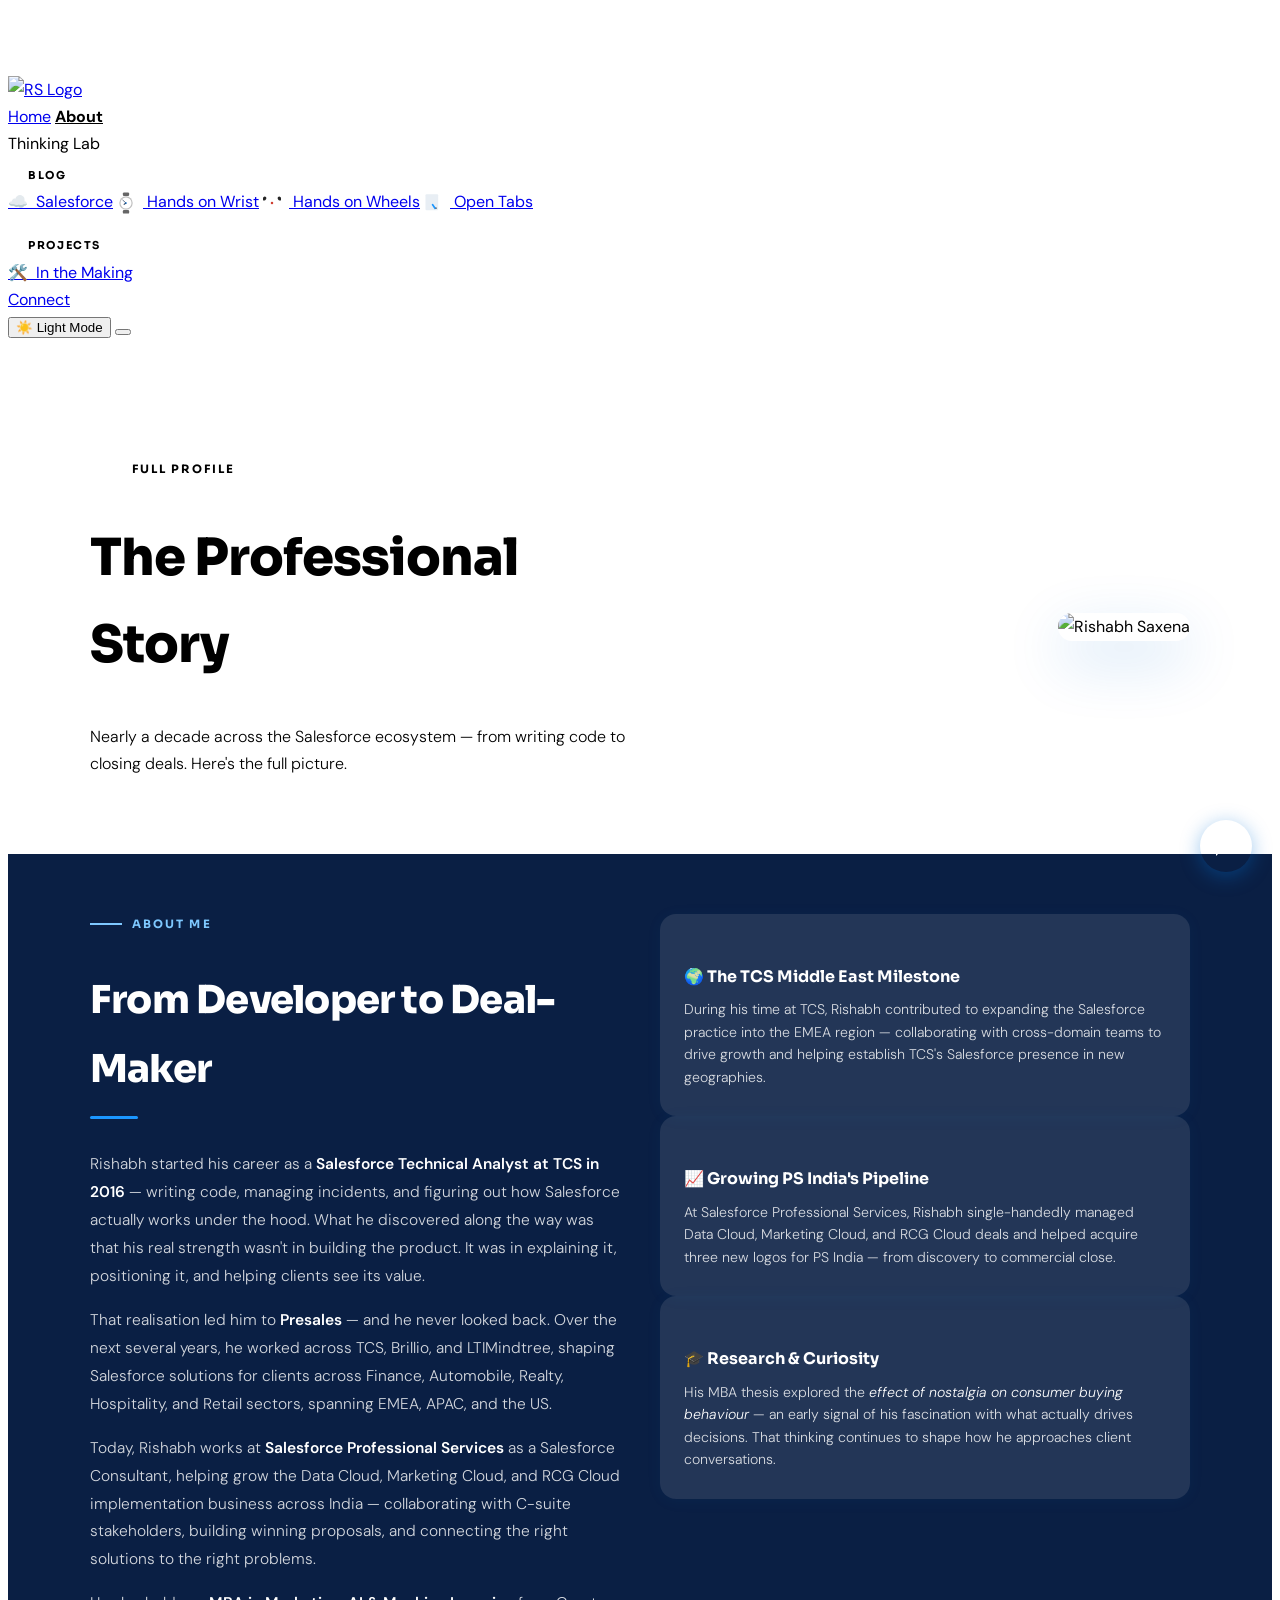
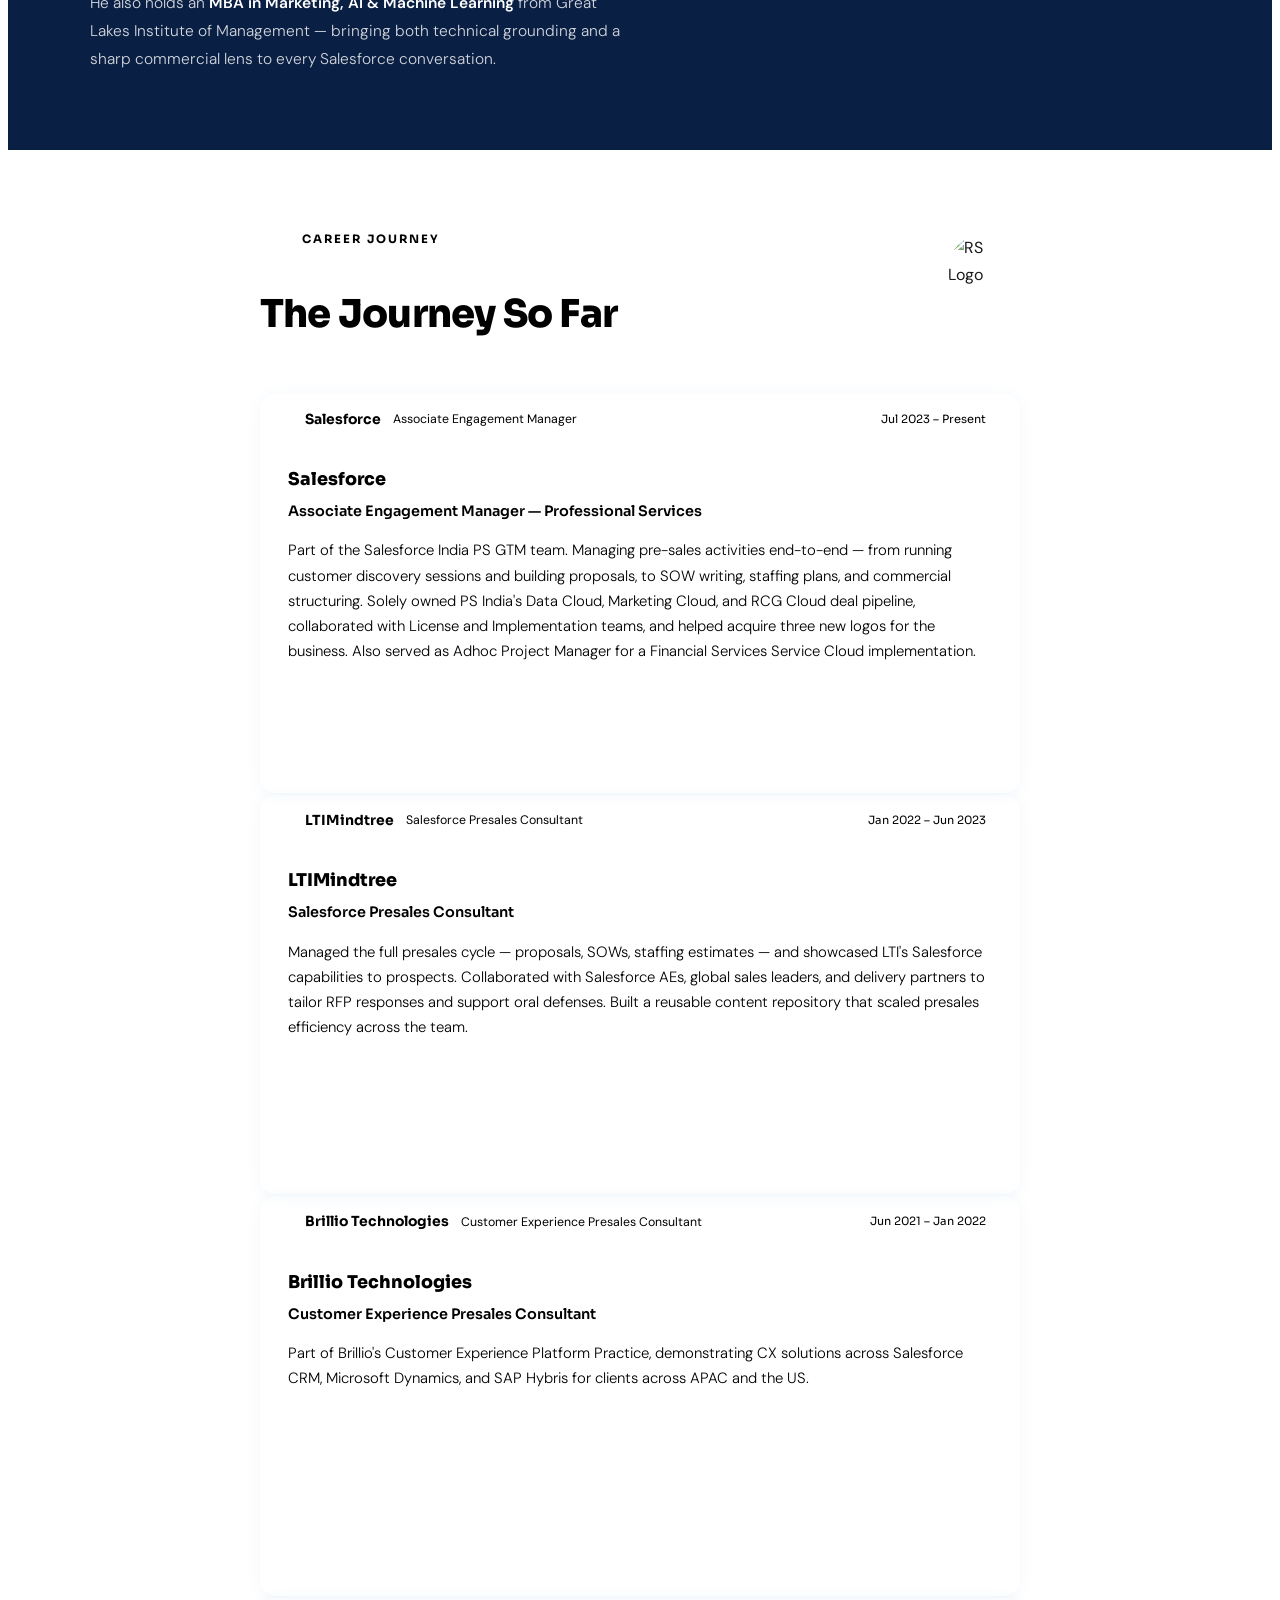
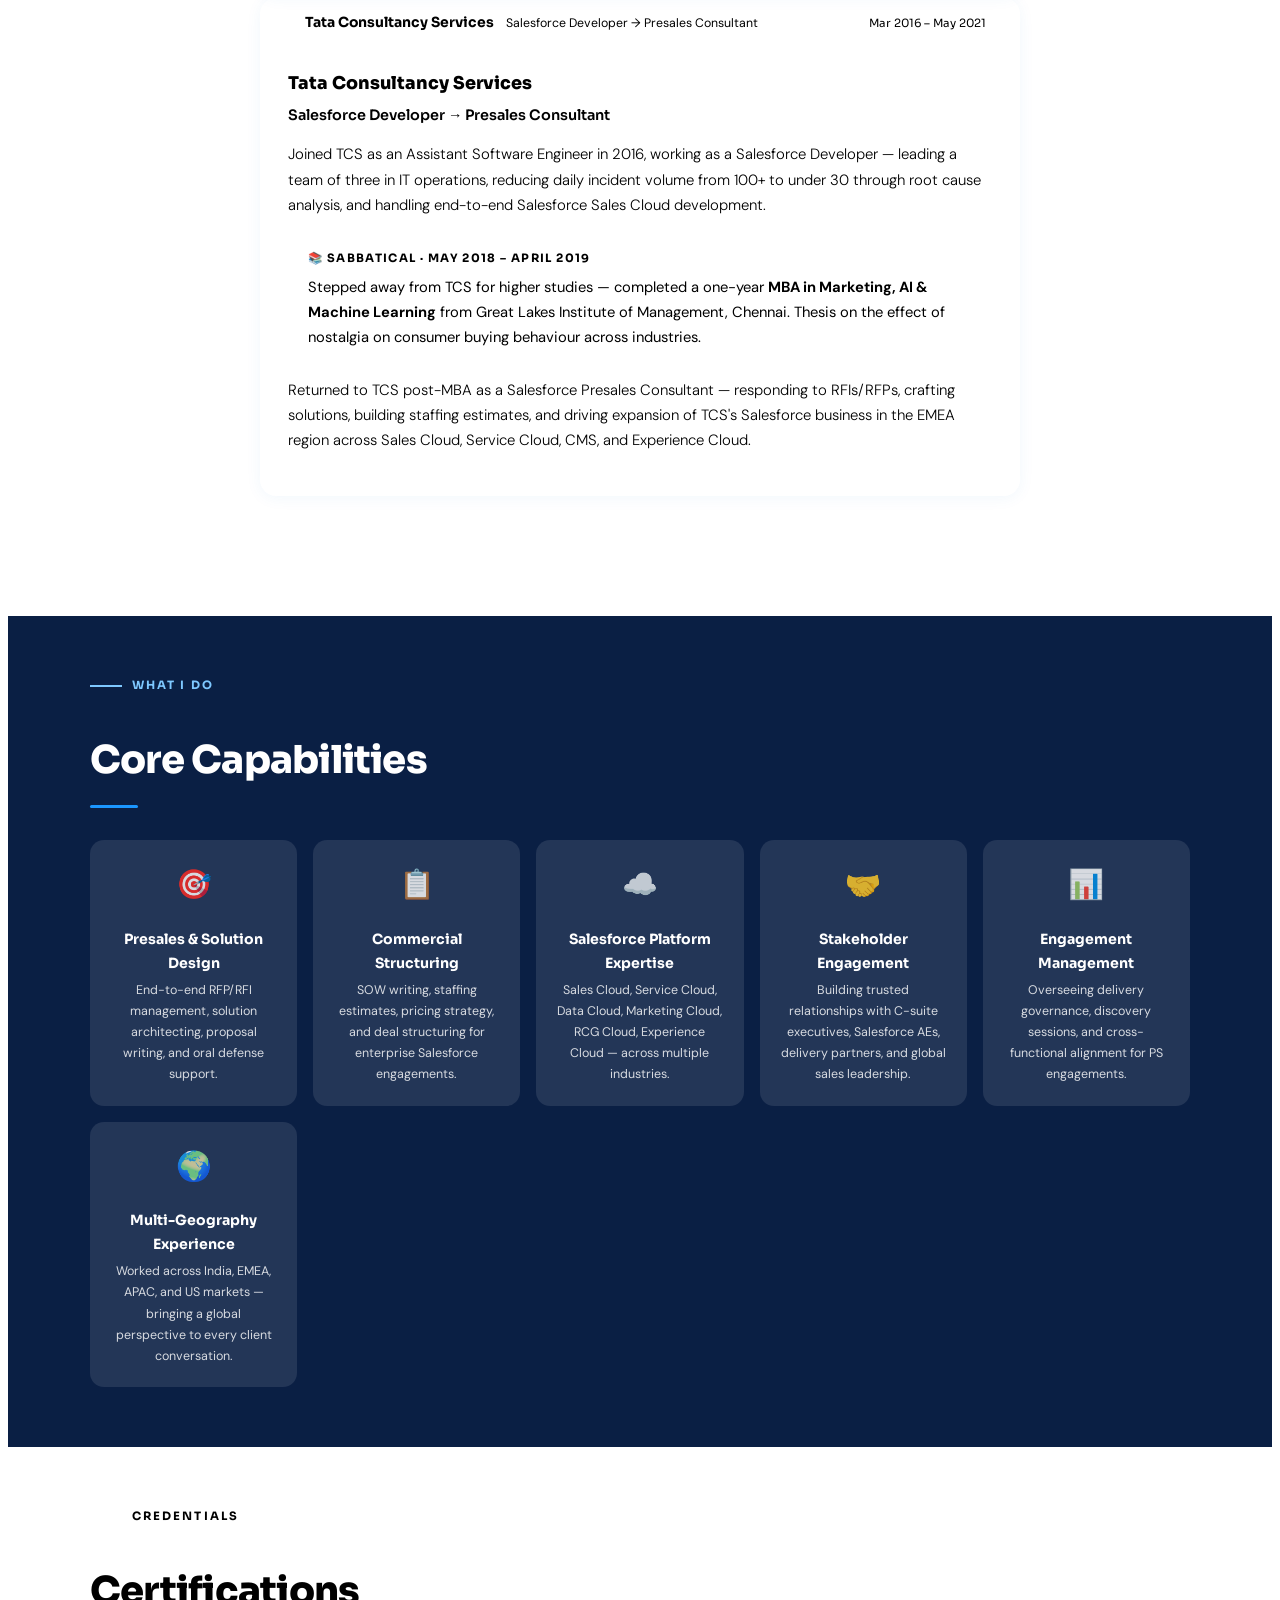
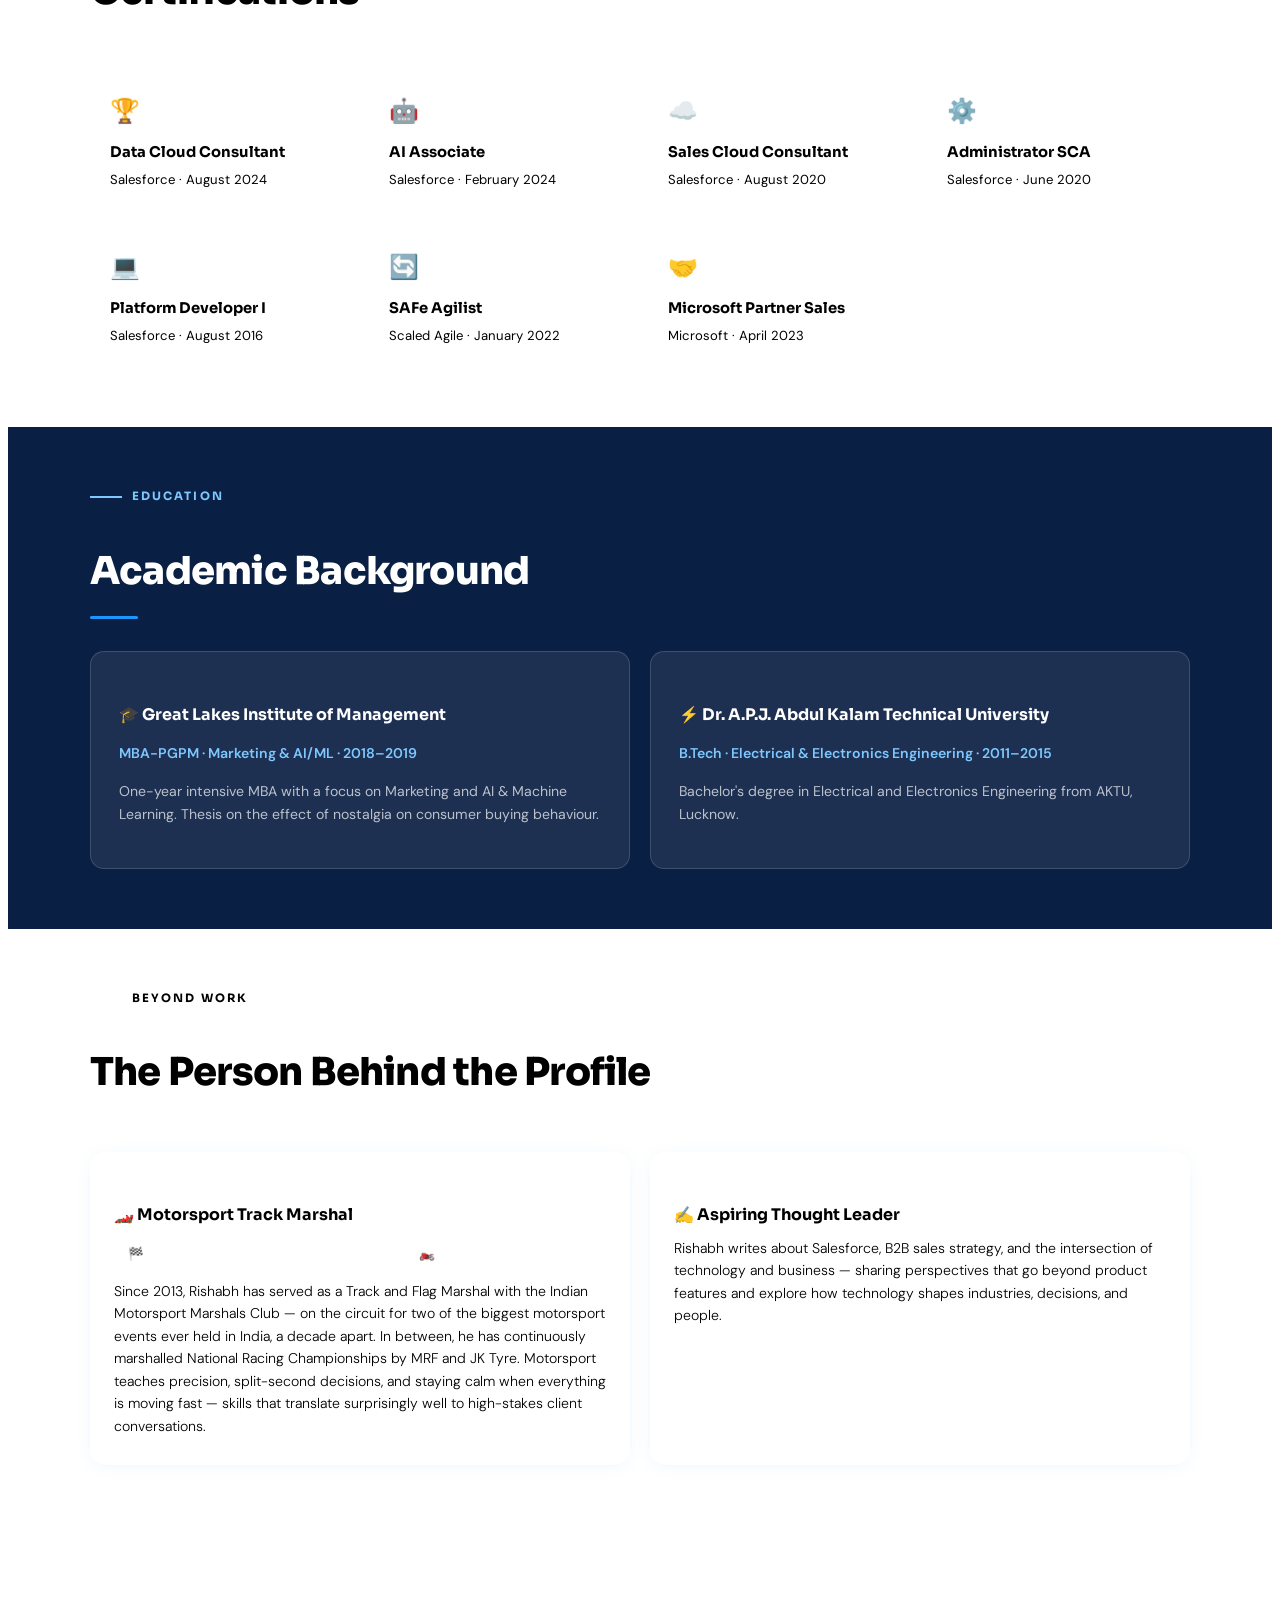
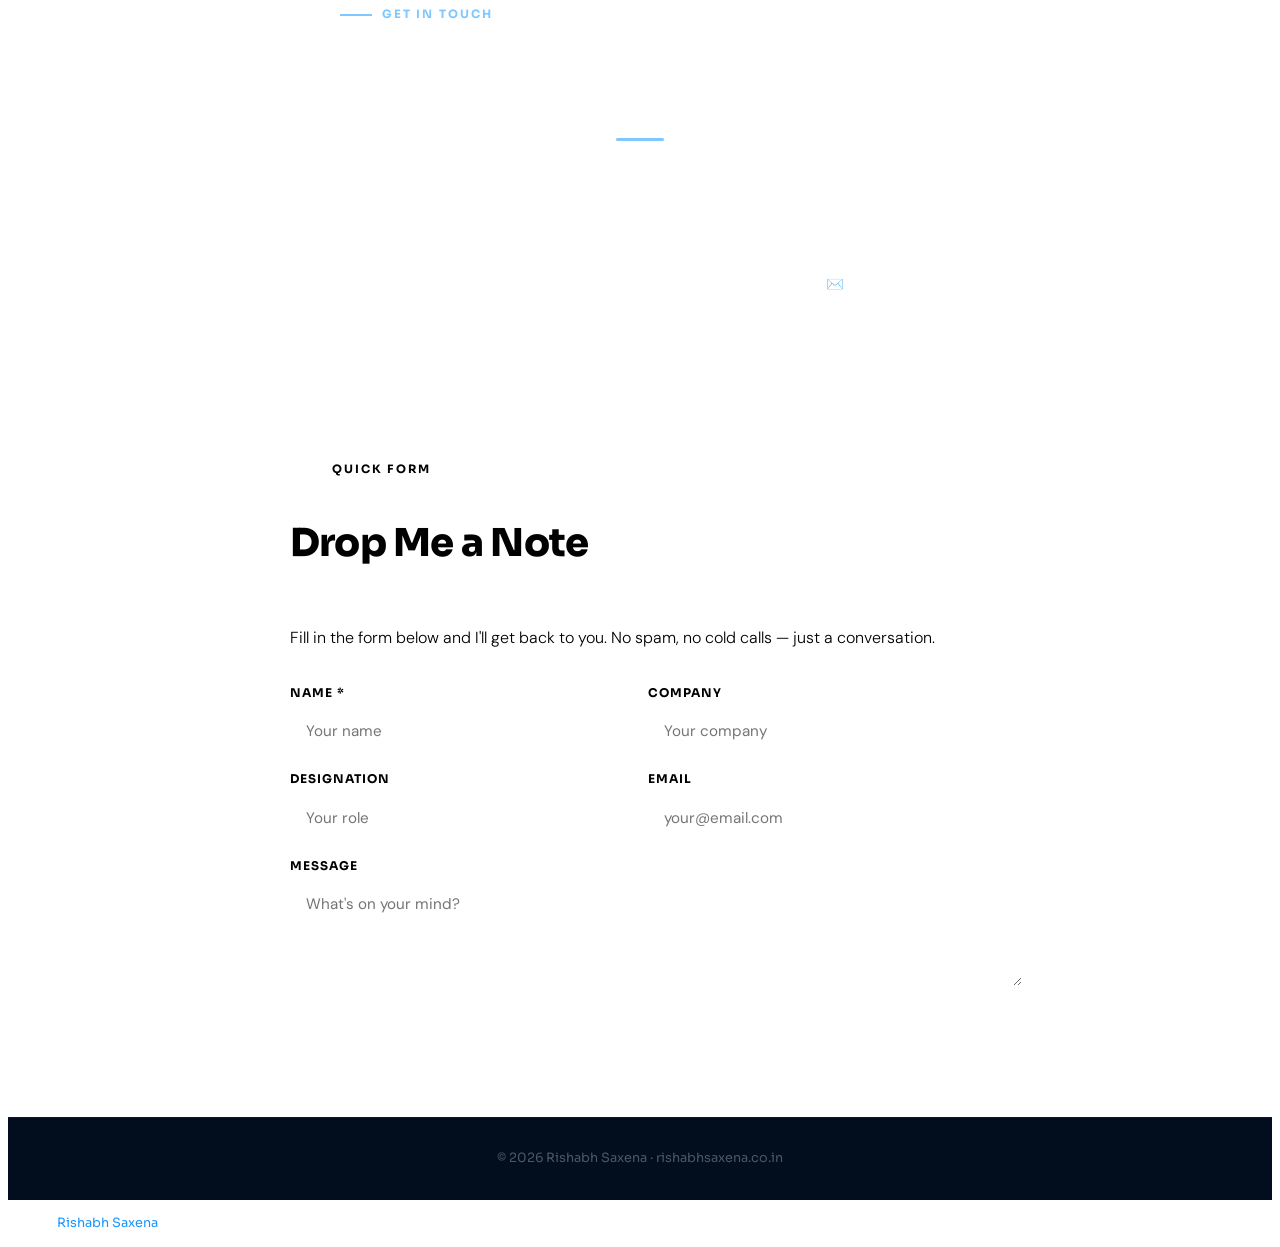
==== commit d2e8f53d: "Add files via upload" ====
--- a/about.html
+++ b/about.html
@@ -873,6 +873,8 @@
 </section>
 
 <!-- CONNECT -->
+
+</div>
 
 <section id="connect" class="connect-bg">
   <div class="connect-inner">
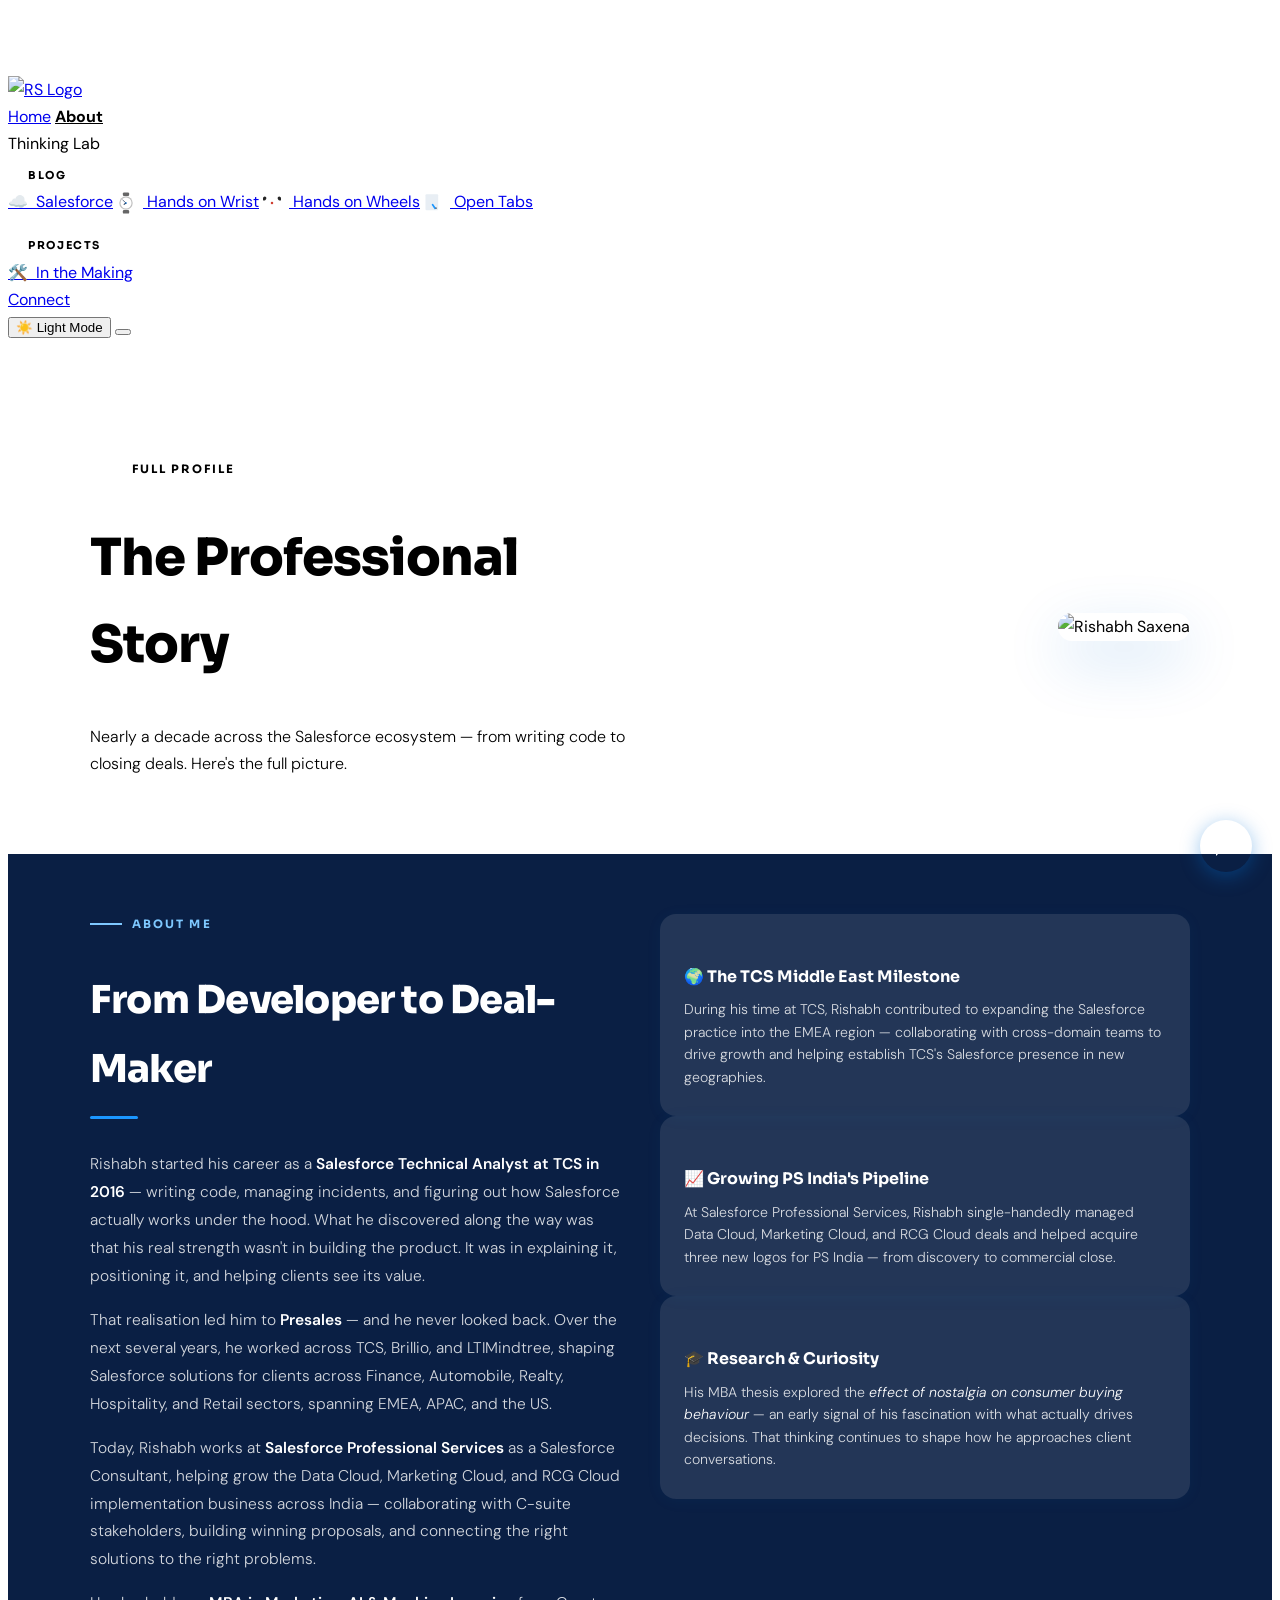
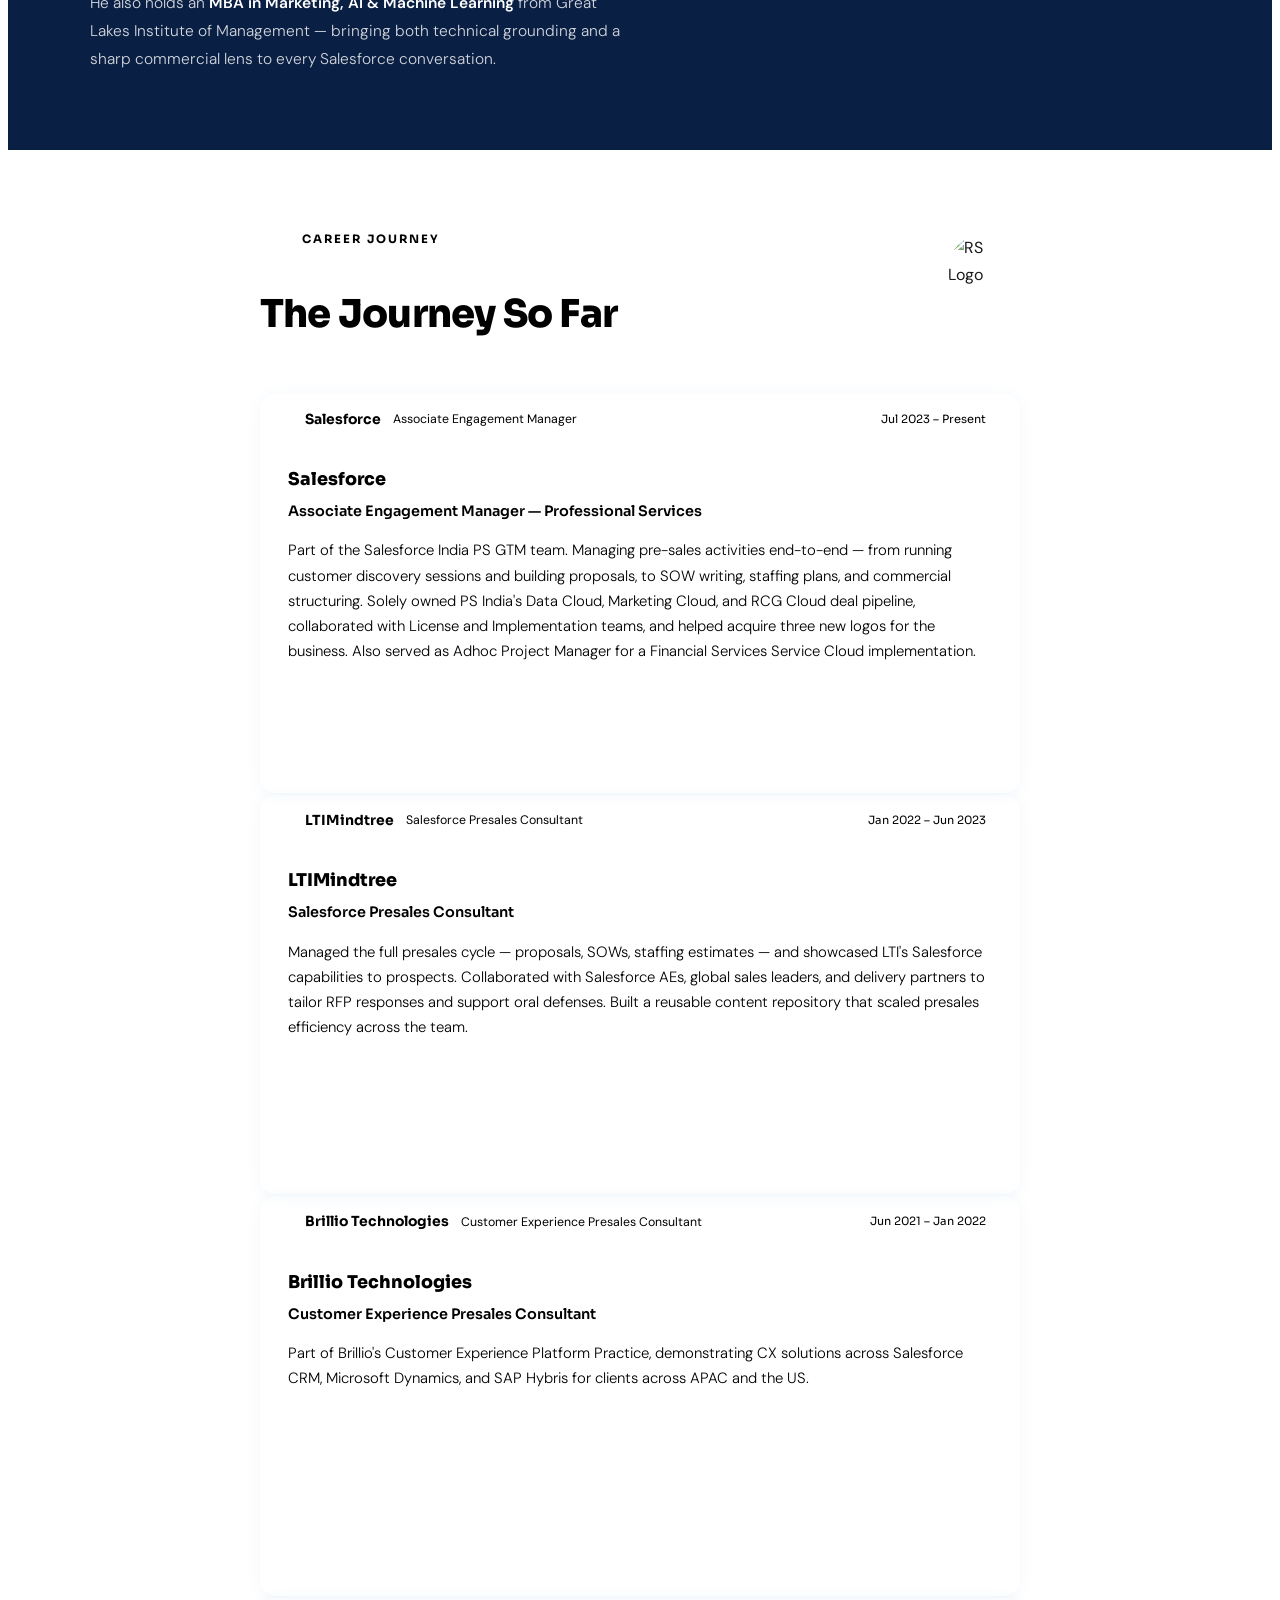
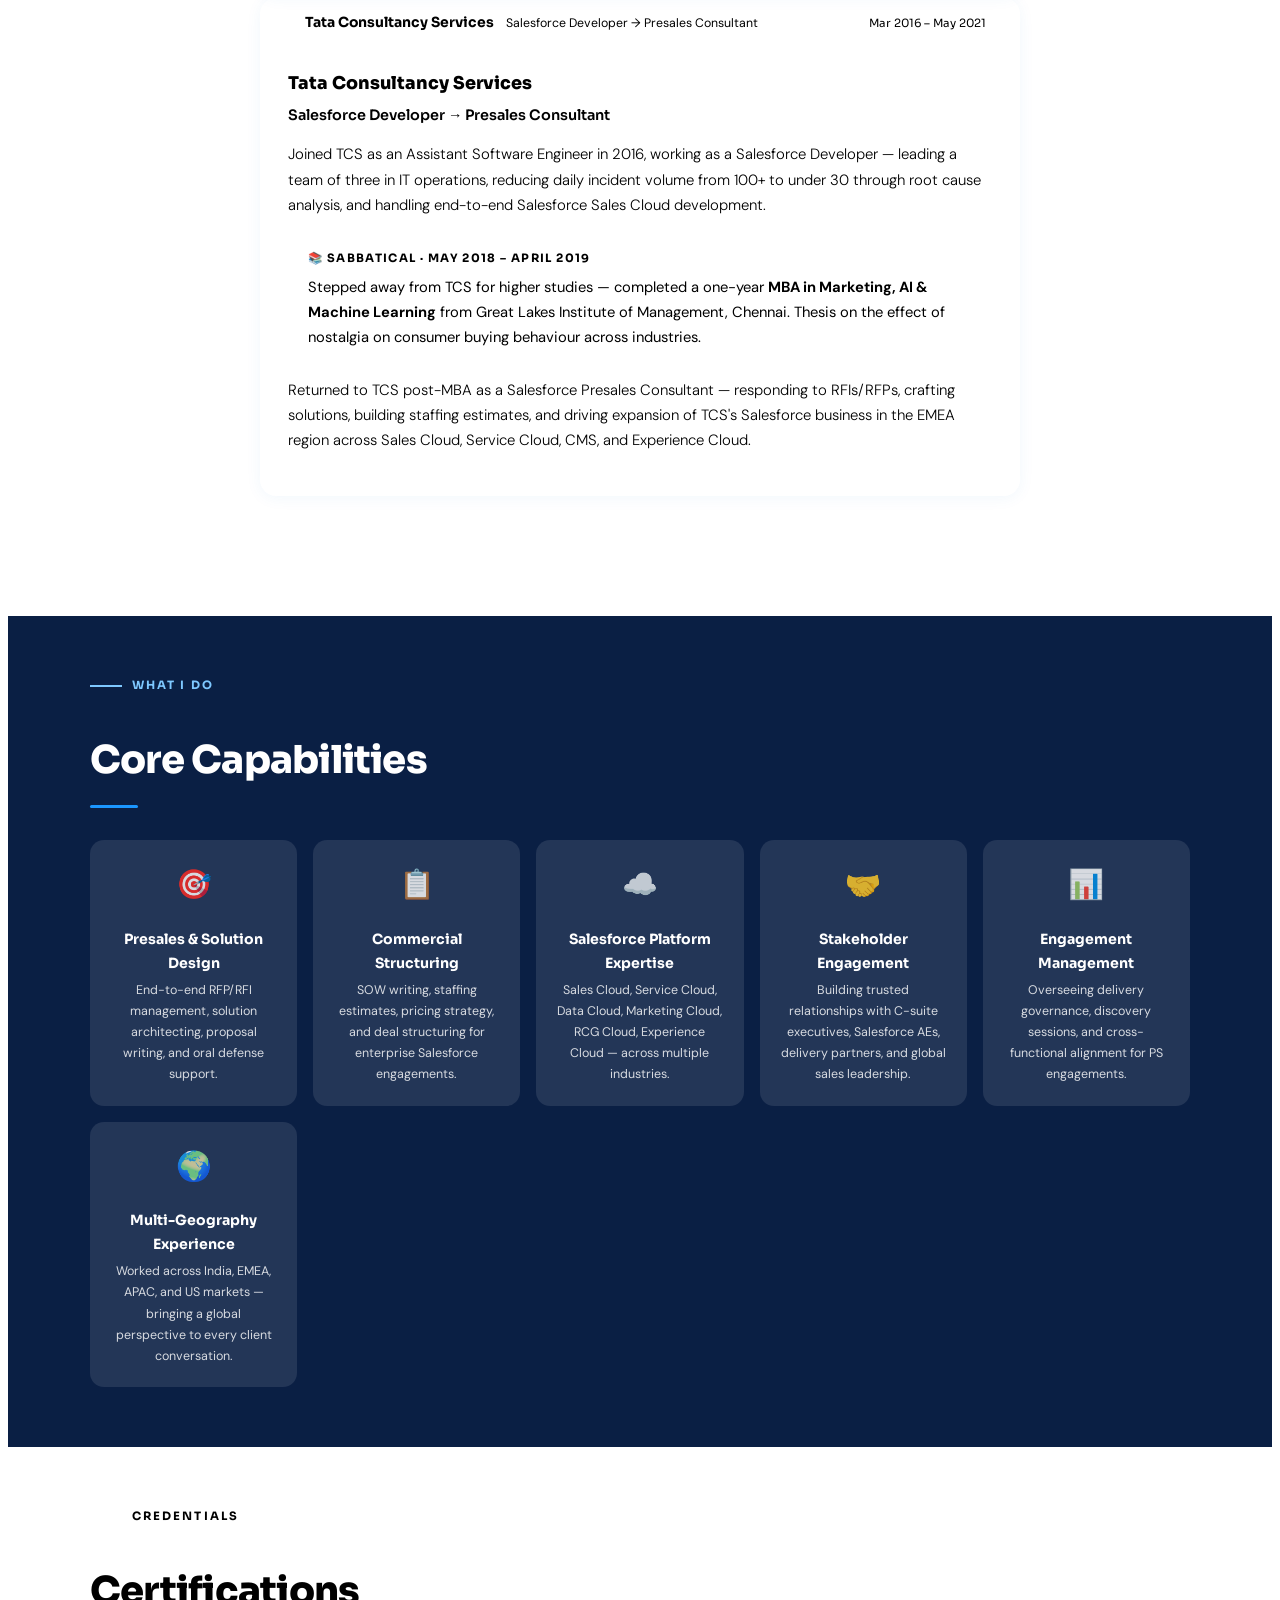
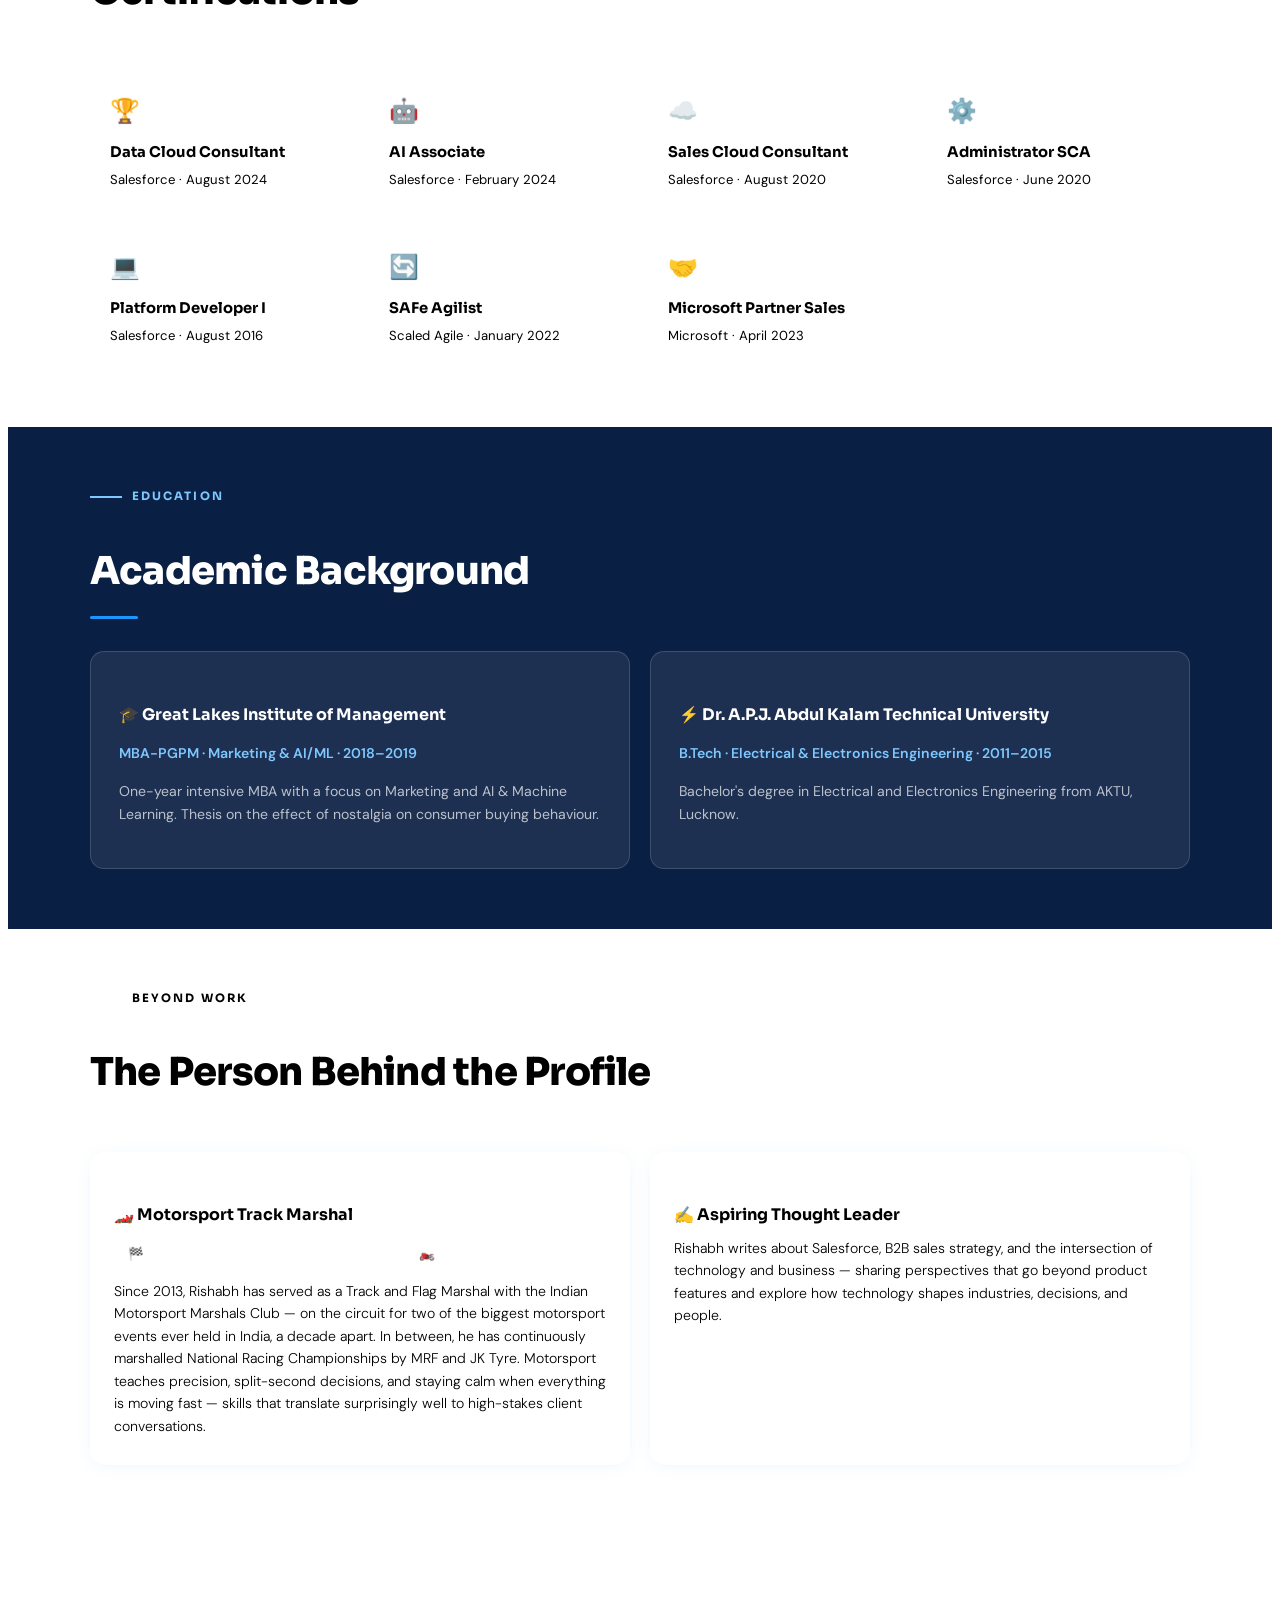
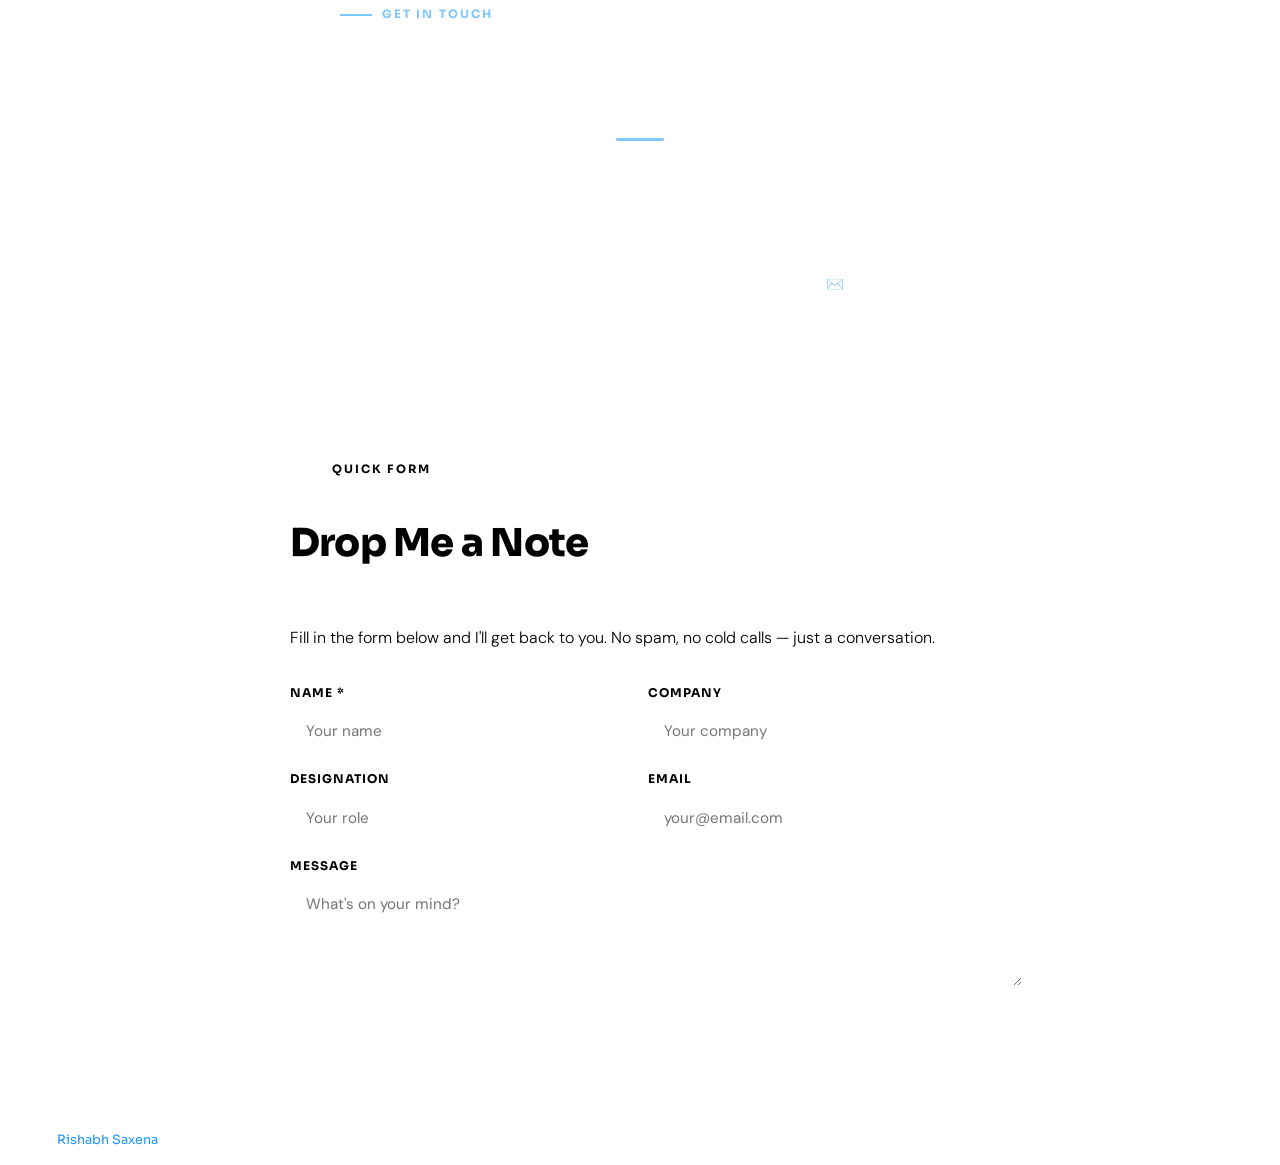
==== commit d4f9af25: "Add files via upload" ====
--- a/about.html
+++ b/about.html
@@ -991,11 +991,6 @@
 });
 });
 </script>
-
-
-<footer style="background:#020E1E !important;padding:30px 5% !important;text-align:center !important;border-top:1px solid rgba(255,255,255,0.05) !important;">
-  <p style="color:rgba(255,255,255,0.3) !important;font-size:0.8rem !important;font-family:'Sora',sans-serif !important;margin:0 !important;">© 2026 <span style="color:rgba(255,255,255,0.3) !important;">Rishabh Saxena</span> · rishabhsaxena.co.in</p>
-</footer>
 
 <!-- MODAL -->
 <div id="modal" style="display:none;position:fixed;inset:0;background:rgba(0,0,0,0.6);z-index:2000;align-items:center;justify-content:center;">
@@ -1429,6 +1424,7 @@
 });
 </script>
 
+
 <footer>
   <p>© 2026 <span>Rishabh Saxena</span> · rishabhsaxena.co.in</p>
 </footer>
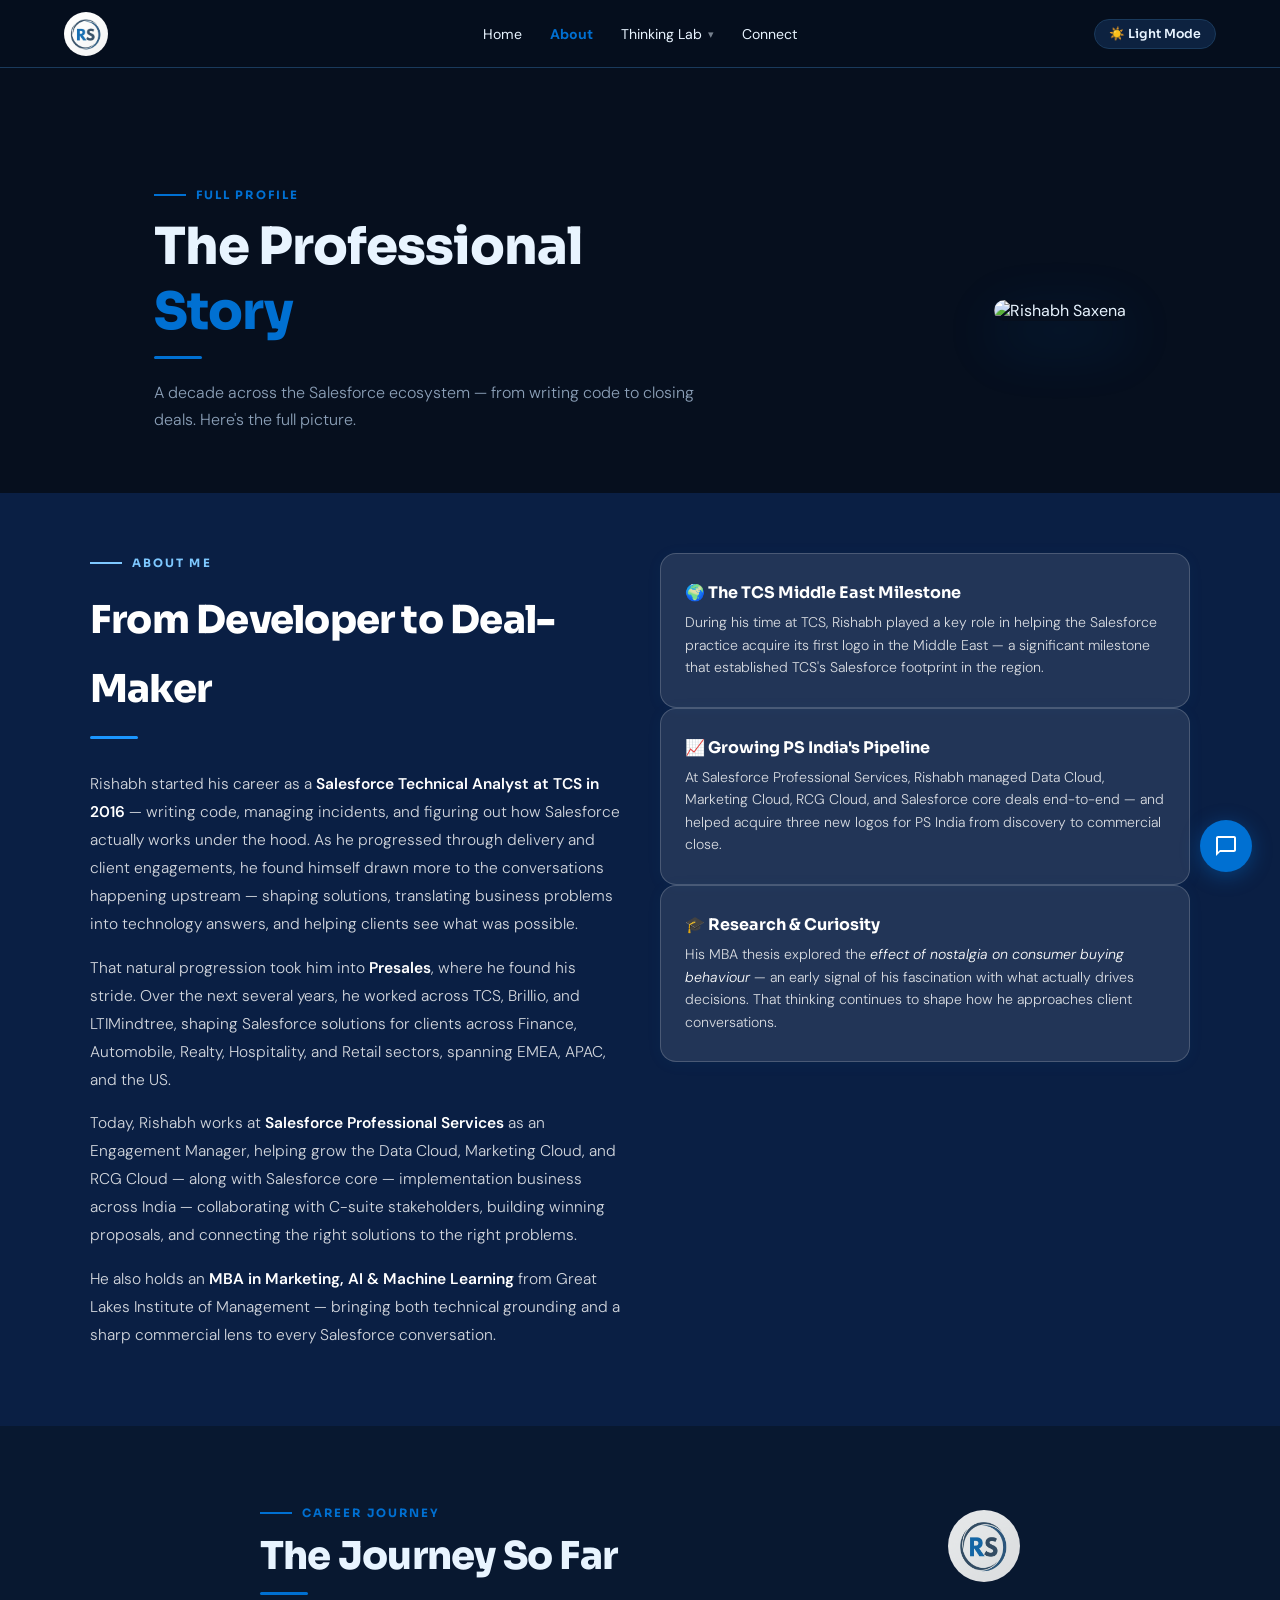
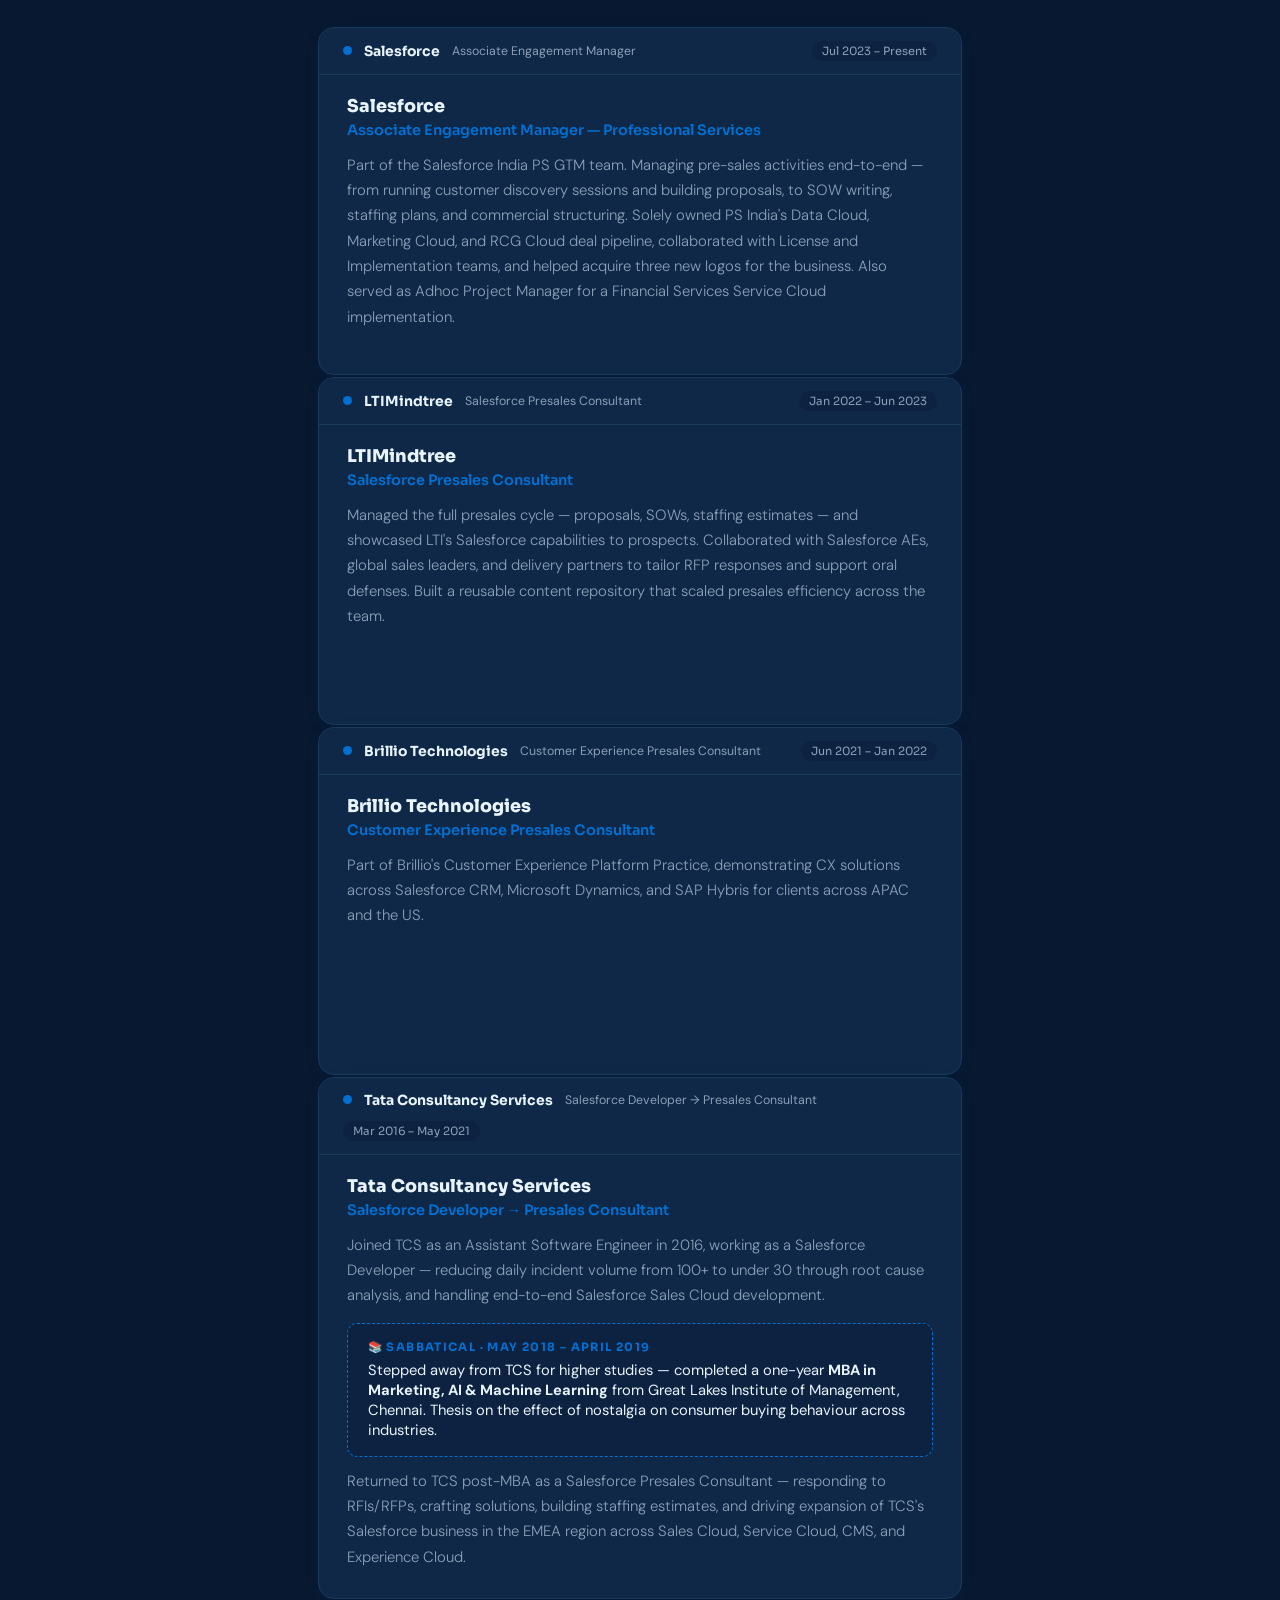
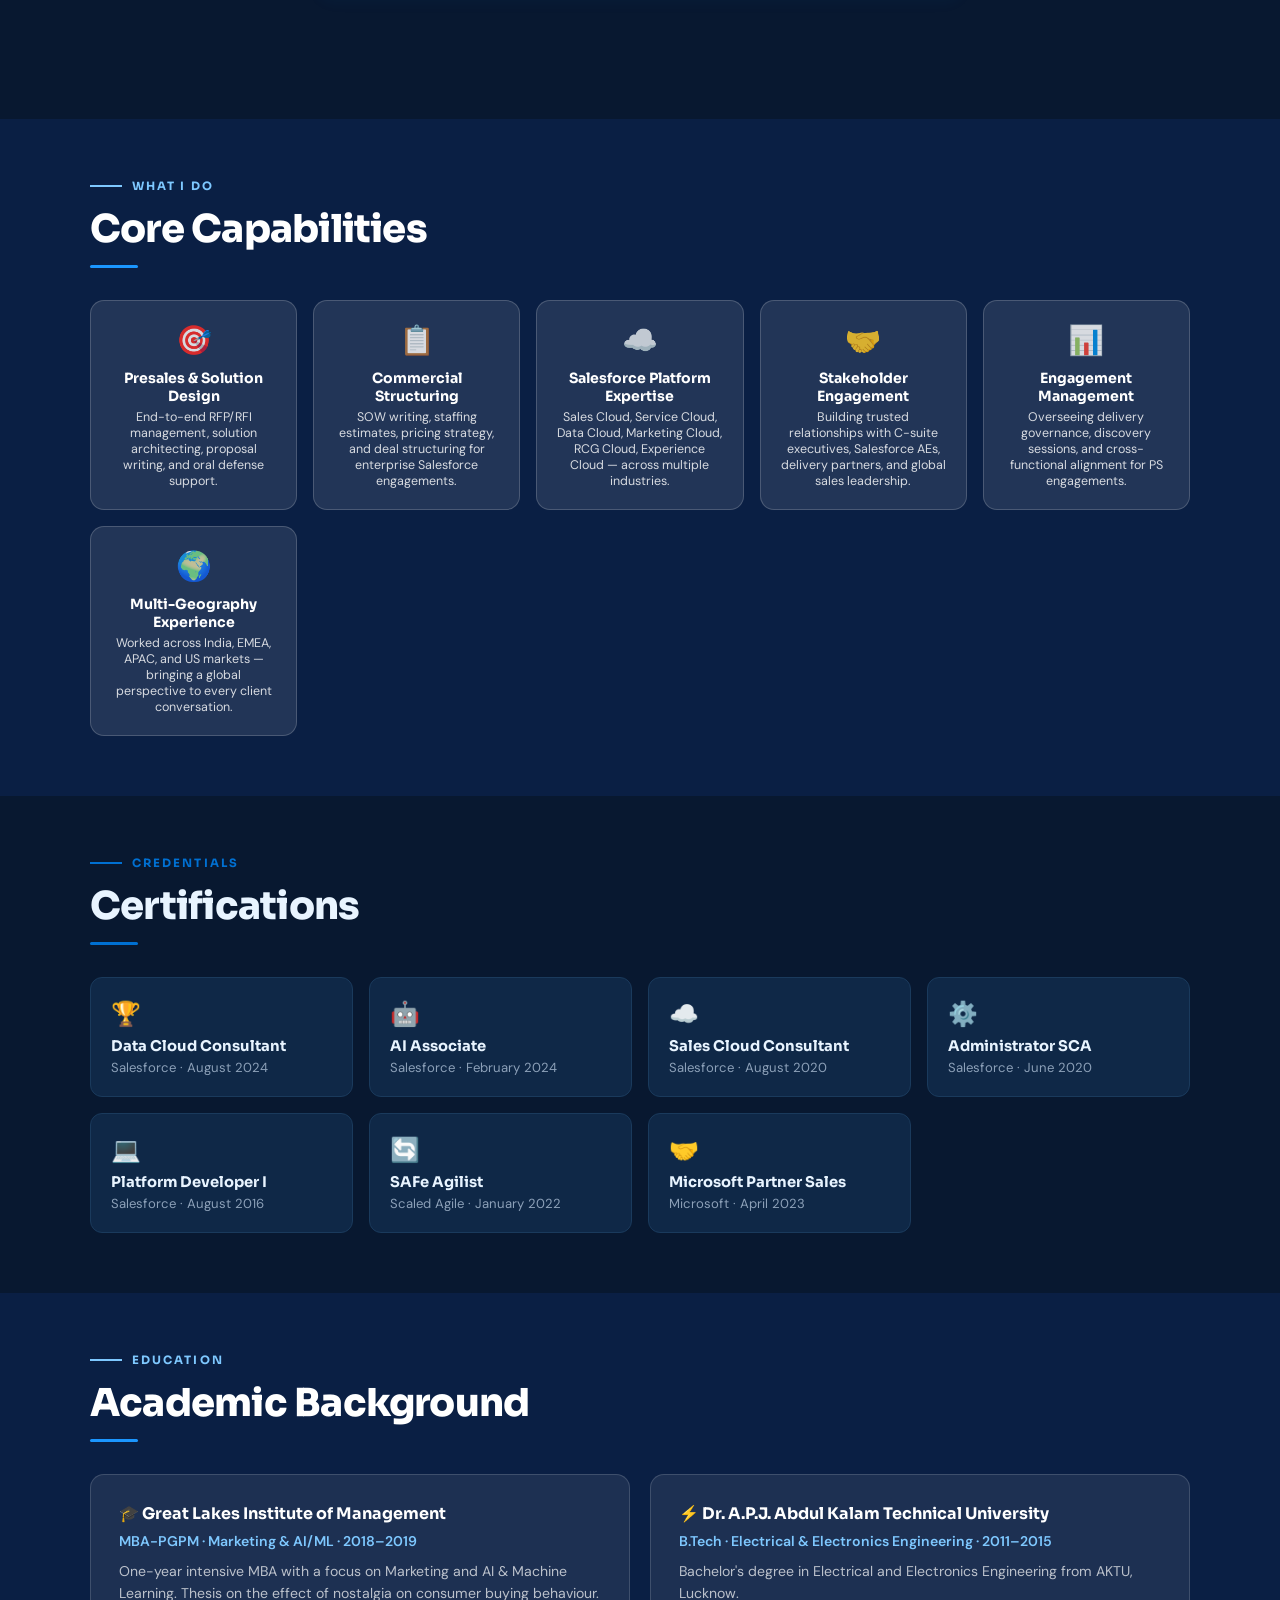
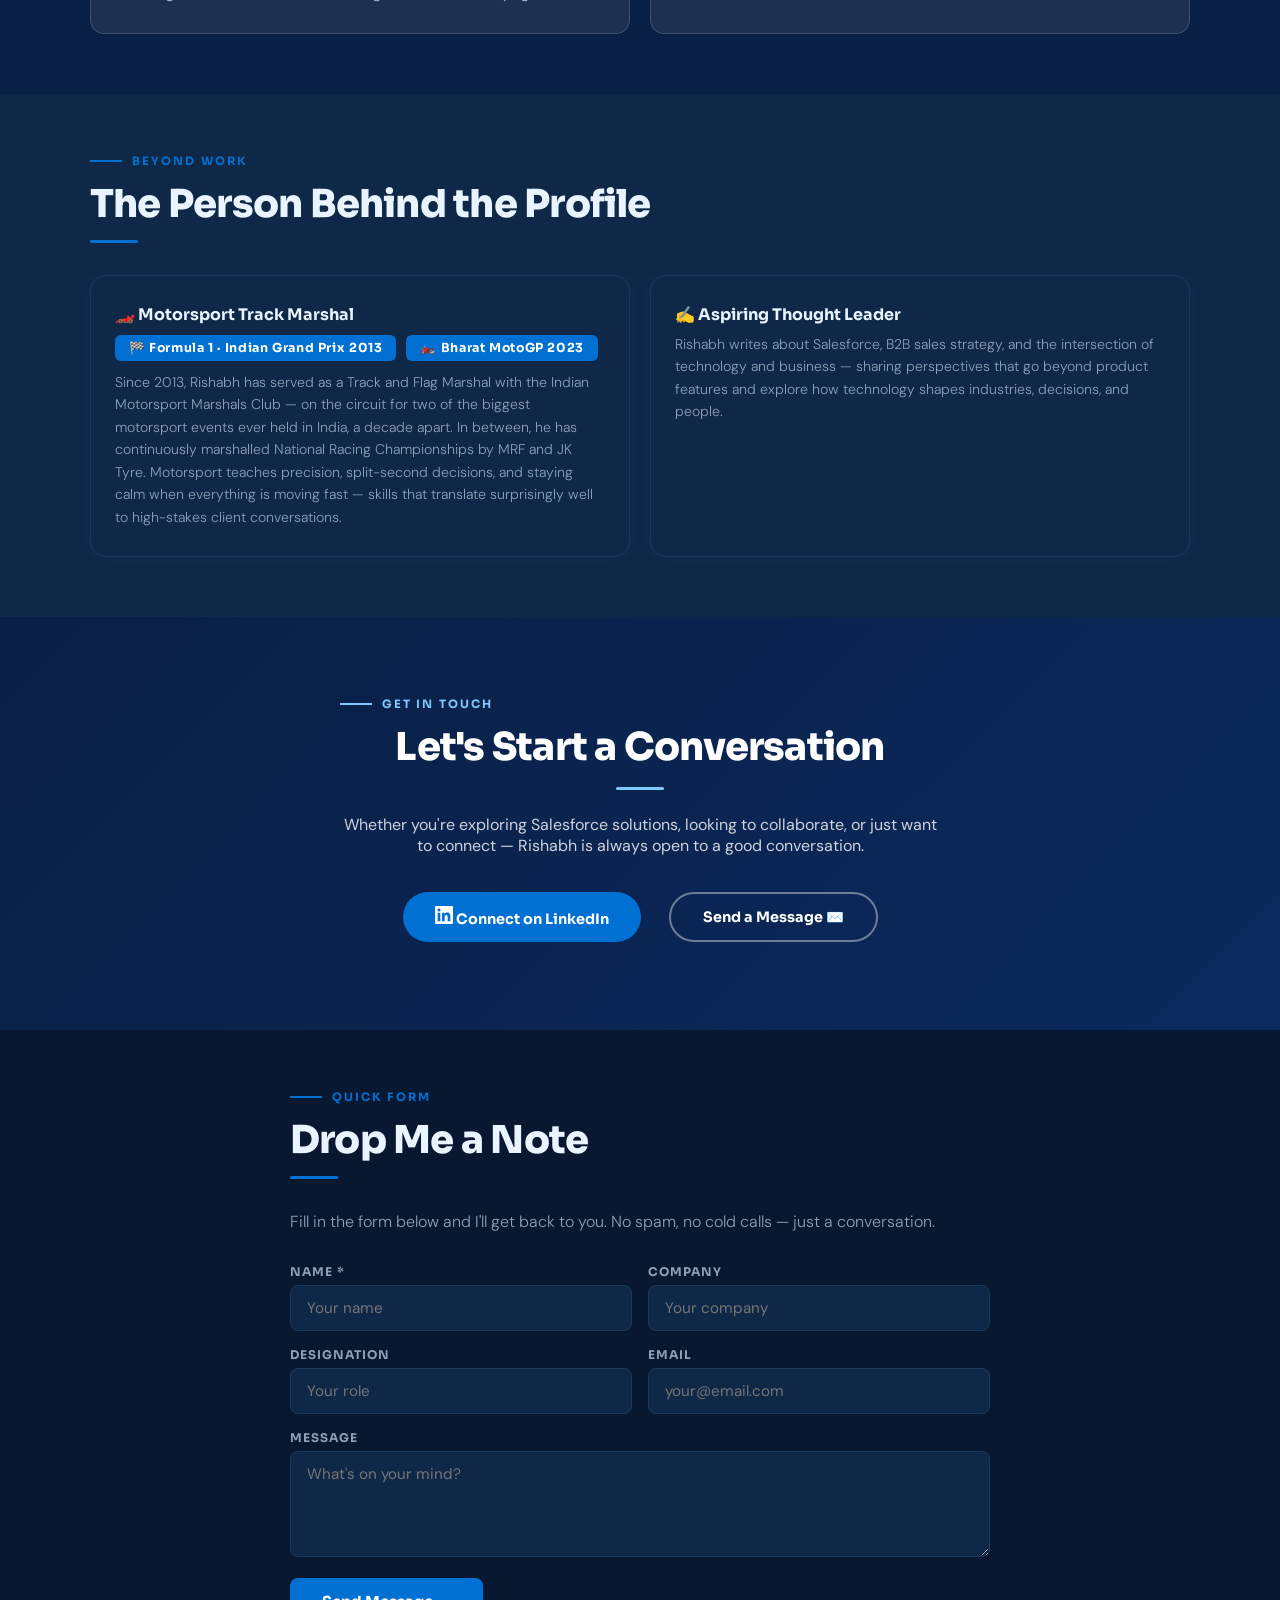
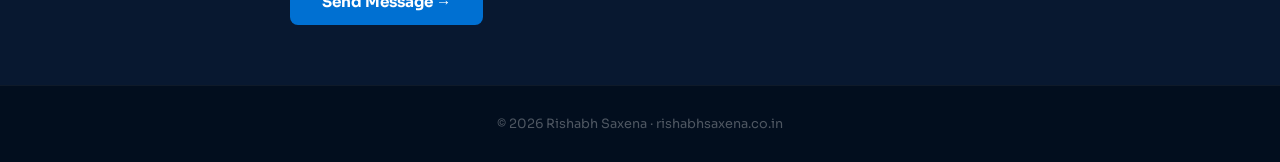
==== commit 15fc1107: "Add files via upload" ====
--- a/about.html
+++ b/about.html
@@ -1,23 +1,27 @@
 <!DOCTYPE html>
 <html lang="en" data-theme="dark">
 <head>
-  <base href="/rishabhsaxena-dev/">
-  <link rel="stylesheet" href="styles.css">
 <meta charset="UTF-8">
 <meta name="viewport" content="width=device-width, initial-scale=1.0">
+  <link rel="stylesheet" href="/styles.css">
 <title>About | Rishabh Saxena</title>
-<meta name="description" content="Rishabh Saxena — Salesforce Consultant, problem solver, motorsport marshal, watch enthusiast. Full professional profile, experience, certifications and background.">
+<meta name="description" content="Rishabh Saxena — Salesforce Consultant, problem solver, motorsport marshal, watch enthusiast. Full professional profile, experience, certifications and...">
+  <!-- Open Graph -->
+  <meta property="og:type"        content="website">
+  <meta property="og:url"         content="https://rishabhsaxena.co.in/about.html">
+  <meta property="og:title"       content="About | Rishabh Saxena">
+  <meta property="og:description" content="Rishabh Saxena — Salesforce Consultant, problem solver, motorsport marshal, watch enthusiast. Full professional profile, experience, certifications and...">
+  <meta property="og:image"       content="https://rishabhsaxena.co.in/photo.png">
+  <!-- Twitter Card -->
+  <meta name="twitter:card"        content="summary_large_image">
+  <meta name="twitter:title"       content="About | Rishabh Saxena">
+  <meta name="twitter:description" content="Rishabh Saxena — Salesforce Consultant, problem solver, motorsport marshal, watch enthusiast. Full professional profile, experience, certifications and...">
+  <meta name="twitter:image"       content="https://rishabhsaxena.co.in/photo.png">
 <link rel="preconnect" href="https://fonts.googleapis.com">
 <link href="https://fonts.googleapis.com/css2?family=Sora:wght@300;400;600;700;800&family=DM+Sans:ital,wght@0,300;0,400;0,500;1,300&display=swap" rel="stylesheet">
-<link rel="icon" href="logo.png" type="image/png">
+<link rel="icon" href="/logo.png" type="image/png">
 <style>
-body {
-  font-family: 'DM Sans', sans-serif;
-  background: var(--sf-light-bg);
-  color: var(--sf-text);
-  transition: background 0.3s, color 0.3s;
-  line-height: 1.7;
-}
+html { scroll-behavior: smooth; }
 
 /* ── PAGE LAYOUT ── */
 body { padding-top: 68px; }
@@ -144,8 +148,9 @@
 .connect-options { display: flex; flex-wrap: wrap; justify-content: center; gap: 12px; margin-top: 28px; }
 
 /* ── ANIMATIONS ── */
-
- }
+.fade-in { animation: fadeIn 0.6s ease both; }
+.fade-in-2 { animation: fadeIn 0.6s ease 0.15s both; }
+@keyframes fadeIn { from { opacity: 0; transform: translateY(16px); } to { opacity: 1; transform: none; } }
 
 /* ── VIRTUAL EXEC BOT ── */
 .ve-bubble {
@@ -243,6 +248,10 @@
   font-weight: 300;
   line-height: 1.7;
 }
+@media (max-width: 768px) {
+}
+[data-theme="dark"] .nav-center.open { background: #132d56 !important; }
+/* ── END NAV ── */
 
 /* ── NAVY SECTIONS (About, What I Do, Education) ── */
 /* These always use fixed light colours regardless of dark/light mode */
@@ -591,24 +600,24 @@
 <body>
 
 <nav>
-  <div class="nav-logo"><a href="index.html"><img src="logo.png" alt="RS Logo" width="44" height="44"></a></div>
+  <div class="nav-logo"><a href="/"><img src="/logo.png" alt="RS Logo" width="44" height="44"></a></div>
   <div class="nav-center" id="navCenter">
-    <a href="index.html">Home</a>
-    <a href="about.html" style="color:var(--sf-blue);font-weight:700;">About</a>
+    <a href="/">Home</a>
+    <a href="/about.html" style="color:var(--sf-blue);font-weight:700;">About</a>
     <div class="nav-item" id="navThinkingLab">
       <a class="has-dropdown" onclick="toggleMobileDropdown(this)">Thinking Lab</a>
       <div class="dropdown" id="thinkingLabDropdown">
         <div style="font-size:0.68rem;font-family:'Sora',sans-serif;font-weight:700;letter-spacing:0.15em;text-transform:uppercase;color:var(--sf-blue);padding:8px 20px 4px;cursor:default;">Blog</div>
-        <a href="salesforce.html">☁️&nbsp; Salesforce</a>
-        <a href="hands-on-wrist.html"><svg id="watch-navabout" viewBox="0 0 44 56" width="18" height="22" xmlns="http://www.w3.org/2000/svg" style="display:inline-block;vertical-align:middle;margin-right:8px;flex-shrink:0;"><rect x="14" y="1" width="16" height="9" rx="3" fill="var(--sf-subtext)" opacity="0.6"/><rect x="14" y="46" width="16" height="9" rx="3" fill="var(--sf-subtext)" opacity="0.6"/><circle cx="22" cy="28" r="17" fill="var(--sf-subtext)" opacity="0.25"/><circle cx="22" cy="28" r="14" fill="var(--watch-dial,#ffffff)"/><g id="watch-navabout-hour"><line x1="22" y1="28" x2="22" y2="22" stroke="var(--sf-text,#0A1F44)" stroke-width="2.5" stroke-linecap="round"/></g><g id="watch-navabout-min"><line x1="22" y1="28" x2="22" y2="17" stroke="var(--sf-text,#0A1F44)" stroke-width="1.5" stroke-linecap="round"/></g><circle cx="22" cy="28" r="1.8" fill="var(--sf-blue,#1B96FF)"/></svg> Hands on Wrist</a>
-        <a href="hands-on-wheels.html"><svg viewBox="10 10 80 80" width="18" height="18" xmlns="http://www.w3.org/2000/svg" style="display:inline-block;vertical-align:middle;margin-right:8px;flex-shrink:0;"><circle cx="50" cy="50" r="38" fill="none" stroke="var(--sf-subtext)" stroke-width="7"/><line x1="50" y1="50" x2="17" y2="31" stroke="var(--sf-subtext)" stroke-width="5" stroke-linecap="round"/><line x1="50" y1="50" x2="83" y2="31" stroke="var(--sf-subtext)" stroke-width="5" stroke-linecap="round"/><line x1="50" y1="50" x2="50" y2="88" stroke="var(--sf-subtext)" stroke-width="5" stroke-linecap="round"/><circle cx="50" cy="50" r="9" fill="var(--sf-card,#fff)" stroke="var(--sf-subtext)" stroke-width="2.5"/><circle cx="50" cy="50" r="5.5" fill="#C0392B"/><circle cx="50" cy="50" r="3.5" fill="#E74C3C"/><path d="M10 38 Q7 30 12 24 Q17 19 23 23 Q26 26 24 32 Q22 37 17 39 Q13 40 10 38Z" fill="var(--sf-subtext)" opacity="0.85"/><path d="M90 38 Q93 30 88 24 Q83 19 77 23 Q74 26 76 32 Q78 37 83 39 Q87 40 90 38Z" fill="var(--sf-subtext)" opacity="0.85"/></svg> Hands on Wheels</a>
-        <a href="open-tabs.html"><svg viewBox="7 9 47 54" width="18" height="18" xmlns="http://www.w3.org/2000/svg" style="display:inline-block;vertical-align:middle;margin-right:8px;flex-shrink:0;"><rect x="8" y="10" width="38" height="48" rx="3" fill="var(--sf-tag-bg,#E8EEF4)" stroke="var(--sf-subtext)" stroke-width="2.5"/><rect x="5" y="16" width="6" height="4" rx="2" fill="none" stroke="var(--sf-subtext)" stroke-width="1.8"/><rect x="5" y="26" width="6" height="4" rx="2" fill="none" stroke="var(--sf-subtext)" stroke-width="1.8"/><rect x="5" y="36" width="6" height="4" rx="2" fill="none" stroke="var(--sf-subtext)" stroke-width="1.8"/><line x1="16" y1="22" x2="40" y2="22" stroke="var(--sf-subtext)" stroke-width="1.2" stroke-linecap="round" opacity="0.5"/><line x1="16" y1="30" x2="40" y2="30" stroke="var(--sf-subtext)" stroke-width="1.2" stroke-linecap="round" opacity="0.5"/><line x1="16" y1="38" x2="34" y2="38" stroke="var(--sf-subtext)" stroke-width="1.2" stroke-linecap="round" opacity="0.5"/><rect x="30" y="38" width="5" height="18" rx="2" fill="var(--sf-blue,#1B96FF)" transform="rotate(-35 32 46)"/><polygon points="0,0 4,0 2,5" fill="var(--sf-subtext)" transform="translate(37,51) rotate(-35)"/></svg> Open Tabs</a>
+        <a href="/salesforce.html">☁️&nbsp; Salesforce</a>
+        <a href="/hands-on-wrist.html"><svg id="watch-navabout" viewBox="0 0 44 56" width="18" height="22" xmlns="http://www.w3.org/2000/svg" style="display:inline-block;vertical-align:middle;margin-right:8px;flex-shrink:0;"><rect x="14" y="1" width="16" height="9" rx="3" fill="var(--sf-subtext)" opacity="0.6"/><rect x="14" y="46" width="16" height="9" rx="3" fill="var(--sf-subtext)" opacity="0.6"/><circle cx="22" cy="28" r="17" fill="var(--sf-subtext)" opacity="0.25"/><circle cx="22" cy="28" r="14" fill="var(--watch-dial,#ffffff)"/><g id="watch-navabout-hour"><line x1="22" y1="28" x2="22" y2="22" stroke="var(--sf-text,#0A1F44)" stroke-width="2.5" stroke-linecap="round"/></g><g id="watch-navabout-min"><line x1="22" y1="28" x2="22" y2="17" stroke="var(--sf-text,#0A1F44)" stroke-width="1.5" stroke-linecap="round"/></g><circle cx="22" cy="28" r="1.8" fill="var(--sf-blue,#1B96FF)"/></svg> Hands on Wrist</a>
+        <a href="/hands-on-wheels.html"><svg viewBox="10 10 80 80" width="18" height="18" xmlns="http://www.w3.org/2000/svg" style="display:inline-block;vertical-align:middle;margin-right:8px;flex-shrink:0;"><circle cx="50" cy="50" r="38" fill="none" stroke="var(--sf-subtext)" stroke-width="7"/><line x1="50" y1="50" x2="17" y2="31" stroke="var(--sf-subtext)" stroke-width="5" stroke-linecap="round"/><line x1="50" y1="50" x2="83" y2="31" stroke="var(--sf-subtext)" stroke-width="5" stroke-linecap="round"/><line x1="50" y1="50" x2="50" y2="88" stroke="var(--sf-subtext)" stroke-width="5" stroke-linecap="round"/><circle cx="50" cy="50" r="9" fill="var(--sf-card,#fff)" stroke="var(--sf-subtext)" stroke-width="2.5"/><circle cx="50" cy="50" r="5.5" fill="#C0392B"/><circle cx="50" cy="50" r="3.5" fill="#E74C3C"/><path d="M10 38 Q7 30 12 24 Q17 19 23 23 Q26 26 24 32 Q22 37 17 39 Q13 40 10 38Z" fill="var(--sf-subtext)" opacity="0.85"/><path d="M90 38 Q93 30 88 24 Q83 19 77 23 Q74 26 76 32 Q78 37 83 39 Q87 40 90 38Z" fill="var(--sf-subtext)" opacity="0.85"/></svg> Hands on Wheels</a>
+        <a href="/open-tabs.html"><svg viewBox="7 9 47 54" width="18" height="18" xmlns="http://www.w3.org/2000/svg" style="display:inline-block;vertical-align:middle;margin-right:8px;flex-shrink:0;"><rect x="8" y="10" width="38" height="48" rx="3" fill="var(--sf-tag-bg,#E8EEF4)" stroke="var(--sf-subtext)" stroke-width="2.5"/><rect x="5" y="16" width="6" height="4" rx="2" fill="none" stroke="var(--sf-subtext)" stroke-width="1.8"/><rect x="5" y="26" width="6" height="4" rx="2" fill="none" stroke="var(--sf-subtext)" stroke-width="1.8"/><rect x="5" y="36" width="6" height="4" rx="2" fill="none" stroke="var(--sf-subtext)" stroke-width="1.8"/><line x1="16" y1="22" x2="40" y2="22" stroke="var(--sf-subtext)" stroke-width="1.2" stroke-linecap="round" opacity="0.5"/><line x1="16" y1="30" x2="40" y2="30" stroke="var(--sf-subtext)" stroke-width="1.2" stroke-linecap="round" opacity="0.5"/><line x1="16" y1="38" x2="34" y2="38" stroke="var(--sf-subtext)" stroke-width="1.2" stroke-linecap="round" opacity="0.5"/><rect x="30" y="38" width="5" height="18" rx="2" fill="var(--sf-blue,#1B96FF)" transform="rotate(-35 32 46)"/><polygon points="0,0 4,0 2,5" fill="var(--sf-subtext)" transform="translate(37,51) rotate(-35)"/></svg> Open Tabs</a>
         <div style="height:1px;background:var(--sf-border);margin:6px 0;"></div>
         <div style="font-size:0.68rem;font-family:'Sora',sans-serif;font-weight:700;letter-spacing:0.15em;text-transform:uppercase;color:var(--sf-blue);padding:8px 20px 4px;cursor:default;">Projects</div>
-        <a href="in-the-making.html">🛠️&nbsp; In the Making</a>
+        <a href="/in-the-making.html">🛠️&nbsp; In the Making</a>
       </div>
     </div>
-    <a href="#connect" onclick="event.preventDefault();document.getElementById('connect').scrollIntoView({behavior:'smooth'})" >Connect</a>
+    <a href="#connect">Connect</a>
   </div>
   <div class="nav-right">
     <button class="theme-toggle" onclick="toggleTheme()" id="themeBtn">🌙 Dark Mode</button>
@@ -620,20 +629,20 @@
 
 <!-- MOBILE MENU -->
 <div id="mobileMenuOverlay" style="display:none;position:fixed;top:68px;left:0;right:0;bottom:0;z-index:9998;background:var(--sf-card);border-top:1px solid var(--sf-border);overflow-y:auto;flex-direction:column;">
-  <a href="index.html" style="display:block;padding:16px 24px;border-bottom:1px solid var(--sf-border);color:var(--sf-text);text-decoration:none;font-size:1rem;">Home</a>
-  <a href="about.html" style="display:block;padding:16px 24px;border-bottom:1px solid var(--sf-border);color:var(--sf-blue);font-weight:700;text-decoration:none;font-size:1rem;">About</a>
+  <a href="/" style="display:block;padding:16px 24px;border-bottom:1px solid var(--sf-border);color:var(--sf-text);text-decoration:none;font-size:1rem;">Home</a>
+  <a href="/about.html" style="display:block;padding:16px 24px;border-bottom:1px solid var(--sf-border);color:var(--sf-blue);font-weight:700;text-decoration:none;font-size:1rem;">About</a>
   <button onclick="toggleLabMenu()" style="width:100%;padding:16px 24px;border:none;border-bottom:1px solid var(--sf-border);background:none;color:var(--sf-text);font-size:1rem;text-align:left;cursor:pointer;display:flex;justify-content:space-between;align-items:center;font-family:inherit;">Thinking Lab <span>&#9662;</span></button>
   <div id="mobileLabMenu" style="display:none;background:var(--sf-light-bg);">
     <div style="font-size:0.68rem;font-family:'Sora',sans-serif;font-weight:700;letter-spacing:0.15em;text-transform:uppercase;color:var(--sf-blue);padding:10px 24px 4px 40px;">Blog</div>
-    <a href="salesforce.html" style="display:block;padding:12px 24px 12px 40px;border-bottom:1px solid var(--sf-border);color:var(--sf-text);text-decoration:none;font-size:0.9rem;">&#9729;&#65039;&nbsp; Salesforce</a>
-    <a href="hands-on-wrist.html" style="display:block;padding:12px 24px 12px 40px;border-bottom:1px solid var(--sf-border);color:var(--sf-text);text-decoration:none;font-size:0.9rem;"><svg id="watch-navabout-mob" viewBox="0 0 44 56" width="18" height="22" xmlns="http://www.w3.org/2000/svg" style="display:inline-block;vertical-align:middle;margin-right:8px;flex-shrink:0;"><rect x="14" y="1" width="16" height="9" rx="3" fill="var(--sf-subtext)" opacity="0.6"/><rect x="14" y="46" width="16" height="9" rx="3" fill="var(--sf-subtext)" opacity="0.6"/><circle cx="22" cy="28" r="17" fill="var(--sf-subtext)" opacity="0.25"/><circle cx="22" cy="28" r="14" fill="var(--watch-dial,#ffffff)"/><g id="watch-navabout-mob-hour"><line x1="22" y1="28" x2="22" y2="22" stroke="var(--sf-text,#0A1F44)" stroke-width="2.5" stroke-linecap="round"/></g><g id="watch-navabout-mob-min"><line x1="22" y1="28" x2="22" y2="17" stroke="var(--sf-text,#0A1F44)" stroke-width="1.5" stroke-linecap="round"/></g><circle cx="22" cy="28" r="1.8" fill="var(--sf-blue,#1B96FF)"/></svg> Hands on Wrist</a>
-    <a href="hands-on-wheels.html" style="display:block;padding:12px 24px 12px 40px;border-bottom:1px solid var(--sf-border);color:var(--sf-text);text-decoration:none;font-size:0.9rem;"><svg viewBox="10 10 80 80" width="18" height="18" xmlns="http://www.w3.org/2000/svg" style="display:inline-block;vertical-align:middle;margin-right:8px;flex-shrink:0;"><circle cx="50" cy="50" r="38" fill="none" stroke="var(--sf-subtext)" stroke-width="7"/><line x1="50" y1="50" x2="17" y2="31" stroke="var(--sf-subtext)" stroke-width="5" stroke-linecap="round"/><line x1="50" y1="50" x2="83" y2="31" stroke="var(--sf-subtext)" stroke-width="5" stroke-linecap="round"/><line x1="50" y1="50" x2="50" y2="88" stroke="var(--sf-subtext)" stroke-width="5" stroke-linecap="round"/><circle cx="50" cy="50" r="9" fill="var(--sf-card,#fff)" stroke="var(--sf-subtext)" stroke-width="2.5"/><circle cx="50" cy="50" r="5.5" fill="#C0392B"/><circle cx="50" cy="50" r="3.5" fill="#E74C3C"/><path d="M10 38 Q7 30 12 24 Q17 19 23 23 Q26 26 24 32 Q22 37 17 39 Q13 40 10 38Z" fill="var(--sf-subtext)" opacity="0.85"/><path d="M90 38 Q93 30 88 24 Q83 19 77 23 Q74 26 76 32 Q78 37 83 39 Q87 40 90 38Z" fill="var(--sf-subtext)" opacity="0.85"/></svg> Hands on Wheels</a>
-    <a href="open-tabs.html" style="display:block;padding:12px 24px 12px 40px;border-bottom:1px solid var(--sf-border);color:var(--sf-text);text-decoration:none;font-size:0.9rem;"><svg viewBox="7 9 47 54" width="18" height="18" xmlns="http://www.w3.org/2000/svg" style="display:inline-block;vertical-align:middle;margin-right:8px;flex-shrink:0;"><rect x="8" y="10" width="38" height="48" rx="3" fill="var(--sf-tag-bg,#E8EEF4)" stroke="var(--sf-subtext)" stroke-width="2.5"/><rect x="5" y="16" width="6" height="4" rx="2" fill="none" stroke="var(--sf-subtext)" stroke-width="1.8"/><rect x="5" y="26" width="6" height="4" rx="2" fill="none" stroke="var(--sf-subtext)" stroke-width="1.8"/><rect x="5" y="36" width="6" height="4" rx="2" fill="none" stroke="var(--sf-subtext)" stroke-width="1.8"/><line x1="16" y1="22" x2="40" y2="22" stroke="var(--sf-subtext)" stroke-width="1.2" stroke-linecap="round" opacity="0.5"/><line x1="16" y1="30" x2="40" y2="30" stroke="var(--sf-subtext)" stroke-width="1.2" stroke-linecap="round" opacity="0.5"/><line x1="16" y1="38" x2="34" y2="38" stroke="var(--sf-subtext)" stroke-width="1.2" stroke-linecap="round" opacity="0.5"/><rect x="30" y="38" width="5" height="18" rx="2" fill="var(--sf-blue,#1B96FF)" transform="rotate(-35 32 46)"/><polygon points="0,0 4,0 2,5" fill="var(--sf-subtext)" transform="translate(37,51) rotate(-35)"/></svg> Open Tabs</a>
+    <a href="/salesforce.html" style="display:block;padding:12px 24px 12px 40px;border-bottom:1px solid var(--sf-border);color:var(--sf-text);text-decoration:none;font-size:0.9rem;">&#9729;&#65039;&nbsp; Salesforce</a>
+    <a href="/hands-on-wrist.html" style="display:block;padding:12px 24px 12px 40px;border-bottom:1px solid var(--sf-border);color:var(--sf-text);text-decoration:none;font-size:0.9rem;"><svg id="watch-navabout-mob" viewBox="0 0 44 56" width="18" height="22" xmlns="http://www.w3.org/2000/svg" style="display:inline-block;vertical-align:middle;margin-right:8px;flex-shrink:0;"><rect x="14" y="1" width="16" height="9" rx="3" fill="var(--sf-subtext)" opacity="0.6"/><rect x="14" y="46" width="16" height="9" rx="3" fill="var(--sf-subtext)" opacity="0.6"/><circle cx="22" cy="28" r="17" fill="var(--sf-subtext)" opacity="0.25"/><circle cx="22" cy="28" r="14" fill="var(--watch-dial,#ffffff)"/><g id="watch-navabout-mob-hour"><line x1="22" y1="28" x2="22" y2="22" stroke="var(--sf-text,#0A1F44)" stroke-width="2.5" stroke-linecap="round"/></g><g id="watch-navabout-mob-min"><line x1="22" y1="28" x2="22" y2="17" stroke="var(--sf-text,#0A1F44)" stroke-width="1.5" stroke-linecap="round"/></g><circle cx="22" cy="28" r="1.8" fill="var(--sf-blue,#1B96FF)"/></svg> Hands on Wrist</a>
+    <a href="/hands-on-wheels.html" style="display:block;padding:12px 24px 12px 40px;border-bottom:1px solid var(--sf-border);color:var(--sf-text);text-decoration:none;font-size:0.9rem;"><svg viewBox="10 10 80 80" width="18" height="18" xmlns="http://www.w3.org/2000/svg" style="display:inline-block;vertical-align:middle;margin-right:8px;flex-shrink:0;"><circle cx="50" cy="50" r="38" fill="none" stroke="var(--sf-subtext)" stroke-width="7"/><line x1="50" y1="50" x2="17" y2="31" stroke="var(--sf-subtext)" stroke-width="5" stroke-linecap="round"/><line x1="50" y1="50" x2="83" y2="31" stroke="var(--sf-subtext)" stroke-width="5" stroke-linecap="round"/><line x1="50" y1="50" x2="50" y2="88" stroke="var(--sf-subtext)" stroke-width="5" stroke-linecap="round"/><circle cx="50" cy="50" r="9" fill="var(--sf-card,#fff)" stroke="var(--sf-subtext)" stroke-width="2.5"/><circle cx="50" cy="50" r="5.5" fill="#C0392B"/><circle cx="50" cy="50" r="3.5" fill="#E74C3C"/><path d="M10 38 Q7 30 12 24 Q17 19 23 23 Q26 26 24 32 Q22 37 17 39 Q13 40 10 38Z" fill="var(--sf-subtext)" opacity="0.85"/><path d="M90 38 Q93 30 88 24 Q83 19 77 23 Q74 26 76 32 Q78 37 83 39 Q87 40 90 38Z" fill="var(--sf-subtext)" opacity="0.85"/></svg> Hands on Wheels</a>
+    <a href="/open-tabs.html" style="display:block;padding:12px 24px 12px 40px;border-bottom:1px solid var(--sf-border);color:var(--sf-text);text-decoration:none;font-size:0.9rem;"><svg viewBox="7 9 47 54" width="18" height="18" xmlns="http://www.w3.org/2000/svg" style="display:inline-block;vertical-align:middle;margin-right:8px;flex-shrink:0;"><rect x="8" y="10" width="38" height="48" rx="3" fill="var(--sf-tag-bg,#E8EEF4)" stroke="var(--sf-subtext)" stroke-width="2.5"/><rect x="5" y="16" width="6" height="4" rx="2" fill="none" stroke="var(--sf-subtext)" stroke-width="1.8"/><rect x="5" y="26" width="6" height="4" rx="2" fill="none" stroke="var(--sf-subtext)" stroke-width="1.8"/><rect x="5" y="36" width="6" height="4" rx="2" fill="none" stroke="var(--sf-subtext)" stroke-width="1.8"/><line x1="16" y1="22" x2="40" y2="22" stroke="var(--sf-subtext)" stroke-width="1.2" stroke-linecap="round" opacity="0.5"/><line x1="16" y1="30" x2="40" y2="30" stroke="var(--sf-subtext)" stroke-width="1.2" stroke-linecap="round" opacity="0.5"/><line x1="16" y1="38" x2="34" y2="38" stroke="var(--sf-subtext)" stroke-width="1.2" stroke-linecap="round" opacity="0.5"/><rect x="30" y="38" width="5" height="18" rx="2" fill="var(--sf-blue,#1B96FF)" transform="rotate(-35 32 46)"/><polygon points="0,0 4,0 2,5" fill="var(--sf-subtext)" transform="translate(37,51) rotate(-35)"/></svg> Open Tabs</a>
     <div style="height:1px;background:var(--sf-border);margin:4px 0;"></div>
     <div style="font-size:0.68rem;font-family:'Sora',sans-serif;font-weight:700;letter-spacing:0.15em;text-transform:uppercase;color:var(--sf-blue);padding:10px 24px 4px 40px;">Projects</div>
-    <a href="in-the-making.html" style="display:block;padding:12px 24px 12px 40px;border-bottom:1px solid var(--sf-border);color:var(--sf-text);text-decoration:none;font-size:0.9rem;">&#128736;&#65039;&nbsp; In the Making</a>
-  </div>
-  <a href="#connect" onclick="toggleMenu();setTimeout(()=>document.getElementById('connect').scrollIntoView({behavior:'smooth'}),300)" style="display:block;padding:16px 24px;border-bottom:1px solid var(--sf-border);color:var(--sf-text);text-decoration:none;font-size:1rem;">Connect</a>
+    <a href="/in-the-making.html" style="display:block;padding:12px 24px 12px 40px;border-bottom:1px solid var(--sf-border);color:var(--sf-text);text-decoration:none;font-size:0.9rem;">&#128736;&#65039;&nbsp; In the Making</a>
+  </div>
+  <a href="#connect" onclick="toggleMenu()" style="display:block;padding:16px 24px;border-bottom:1px solid var(--sf-border);color:var(--sf-text);text-decoration:none;font-size:1rem;">Connect</a>
 </div>
 
 
@@ -644,10 +653,10 @@
     <div style="font-family:'Sora',sans-serif;font-size:0.72rem;font-weight:700;letter-spacing:0.18em;text-transform:uppercase;color:var(--sf-blue);margin-bottom:12px;display:flex;align-items:center;gap:10px;"><span style="display:block;width:32px;height:2px;background:var(--sf-blue);"></span>Full Profile</div>
     <h1 style="font-family:'Sora',sans-serif;font-size:clamp(2rem,5vw,3.2rem);font-weight:800;letter-spacing:-0.02em;margin-bottom:12px;">The Professional<br><span style="color:var(--sf-blue);">Story</span></h1>
     <div style="width:48px;height:3px;background:var(--sf-blue);border-radius:2px;margin-bottom:20px;"></div>
-    <p style="color:var(--sf-subtext);font-size:1rem;font-weight:300;max-width:560px;line-height:1.7;">Nearly a decade across the Salesforce ecosystem — from writing code to closing deals. Here's the full picture.</p>
+    <p style="color:var(--sf-subtext);font-size:1rem;font-weight:300;max-width:560px;line-height:1.7;">A decade across the Salesforce ecosystem — from writing code to closing deals. Here's the full picture.</p>
   </div>
   <div style="flex-shrink:0;">
-    <img src="photo.png" alt="Rishabh Saxena" style="width:340px;height:400px;object-fit:cover;object-position:top;border-radius:20px;box-shadow:0 20px 60px rgba(0,112,210,0.2);">
+    <img src="/photo.png" alt="Rishabh Saxena" style="width:340px;height:400px;object-fit:cover;object-position:top;border-radius:20px;box-shadow:0 20px 60px rgba(0,112,210,0.2);">
   </div>
 </div>
 
@@ -658,19 +667,19 @@
         <div class="section-label">About Me</div>
         <h2 class="section-title">From Developer to Deal-Maker</h2>
         <div class="section-divider"></div>
-        <p>Rishabh started his career as a <strong>Salesforce Technical Analyst at TCS in 2016</strong> — writing code, managing incidents, and figuring out how Salesforce actually works under the hood. What he discovered along the way was that his real strength wasn't in building the product. It was in explaining it, positioning it, and helping clients see its value.</p>
-        <p>That realisation led him to <strong>Presales</strong> — and he never looked back. Over the next several years, he worked across TCS, Brillio, and LTIMindtree, shaping Salesforce solutions for clients across Finance, Automobile, Realty, Hospitality, and Retail sectors, spanning EMEA, APAC, and the US.</p>
-        <p>Today, Rishabh works at <strong>Salesforce Professional Services</strong> as a Salesforce Consultant, helping grow the Data Cloud, Marketing Cloud, and RCG Cloud implementation business across India — collaborating with C-suite stakeholders, building winning proposals, and connecting the right solutions to the right problems.</p>
+        <p>Rishabh started his career as a <strong>Salesforce Technical Analyst at TCS in 2016</strong> — writing code, managing incidents, and figuring out how Salesforce actually works under the hood. As he progressed through delivery and client engagements, he found himself drawn more to the conversations happening upstream — shaping solutions, translating business problems into technology answers, and helping clients see what was possible.</p>
+        <p>That natural progression took him into <strong>Presales</strong>, where he found his stride. Over the next several years, he worked across TCS, Brillio, and LTIMindtree, shaping Salesforce solutions for clients across Finance, Automobile, Realty, Hospitality, and Retail sectors, spanning EMEA, APAC, and the US.</p>
+        <p>Today, Rishabh works at <strong>Salesforce Professional Services</strong> as an Engagement Manager, helping grow the Data Cloud, Marketing Cloud, and RCG Cloud — along with Salesforce core — implementation business across India — collaborating with C-suite stakeholders, building winning proposals, and connecting the right solutions to the right problems.</p>
         <p>He also holds an <strong>MBA in Marketing, AI & Machine Learning</strong> from Great Lakes Institute of Management — bringing both technical grounding and a sharp commercial lens to every Salesforce conversation.</p>
       </div>
       <div class="fade-in-2">
         <div class="highlight-card">
           <h4>🌍 The TCS Middle East Milestone</h4>
-          <p>During his time at TCS, Rishabh contributed to expanding the Salesforce practice into the EMEA region — collaborating with cross-domain teams to drive growth and helping establish TCS's Salesforce presence in new geographies.</p>
+          <p>During his time at TCS, Rishabh played a key role in helping the Salesforce practice acquire its first logo in the Middle East — a significant milestone that established TCS's Salesforce footprint in the region.</p>
         </div>
         <div class="highlight-card">
           <h4>📈 Growing PS India's Pipeline</h4>
-          <p>At Salesforce Professional Services, Rishabh single-handedly managed Data Cloud, Marketing Cloud, and RCG Cloud deals and helped acquire three new logos for PS India — from discovery to commercial close.</p>
+          <p>At Salesforce Professional Services, Rishabh managed Data Cloud, Marketing Cloud, RCG Cloud, and Salesforce core deals end-to-end — and helped acquire three new logos for PS India from discovery to commercial close.</p>
         </div>
         <div class="highlight-card">
           <h4>🎓 Research & Curiosity</h4>
@@ -688,7 +697,7 @@
       <h2 class="section-title">The Journey So Far</h2>
       <div class="section-divider"></div>
     </div>
-    <img src="logo.png" alt="RS Logo" style="width:72px;height:72px;border-radius:50%;flex-shrink:0;margin-top:4px;opacity:0.9;">
+    <img src="/logo.png" alt="RS Logo" style="width:72px;height:72px;border-radius:50%;flex-shrink:0;margin-top:4px;opacity:0.9;">
   </div>
   <div class="stack-container">
 
@@ -752,7 +761,7 @@
         <div class="stack-body">
           <div class="stack-company">Tata Consultancy Services</div>
           <div class="stack-role">Salesforce Developer → Presales Consultant</div>
-          <p class="stack-desc">Joined TCS as an Assistant Software Engineer in 2016, working as a Salesforce Developer — leading a team of three in IT operations, reducing daily incident volume from 100+ to under 30 through root cause analysis, and handling end-to-end Salesforce Sales Cloud development.</p>
+          <p class="stack-desc">Joined TCS as an Assistant Software Engineer in 2016, working as a Salesforce Developer — reducing daily incident volume from 100+ to under 30 through root cause analysis, and handling end-to-end Salesforce Sales Cloud development.</p>
           <div class="sabbatical-box">
             <div class="sabbatical-label">📚 Sabbatical · May 2018 – April 2019</div>
             <p style="font-size:0.92rem;color:var(--sf-text);font-weight:400;margin:0;">Stepped away from TCS for higher studies — completed a one-year <strong>MBA in Marketing, AI & Machine Learning</strong> from Great Lakes Institute of Management, Chennai. Thesis on the effect of nostalgia on consumer buying behaviour across industries.</p>
@@ -873,8 +882,6 @@
 </section>
 
 <!-- CONNECT -->
-
-</div>
 
 <section id="connect" class="connect-bg">
   <div class="connect-inner">
@@ -992,6 +999,11 @@
 });
 </script>
 
+
+<footer style="background:#020E1E !important;padding:30px 5% !important;text-align:center !important;border-top:1px solid rgba(255,255,255,0.05) !important;">
+  <p style="color:rgba(255,255,255,0.3) !important;font-size:0.8rem !important;font-family:'Sora',sans-serif !important;margin:0 !important;">© 2026 <span style="color:rgba(255,255,255,0.3) !important;">Rishabh Saxena</span> · rishabhsaxena.co.in</p>
+</footer>
+
 <!-- MODAL -->
 <div id="modal" style="display:none;position:fixed;inset:0;background:rgba(0,0,0,0.6);z-index:2000;align-items:center;justify-content:center;">
   <div style="background:var(--sf-card);border-radius:20px;padding:40px;max-width:480px;width:90%;text-align:center;position:relative;">
@@ -999,7 +1011,7 @@
     <div style="font-size:2.5rem;margin-bottom:16px;">🔬</div>
     <h3 style="font-family:'Sora',sans-serif;font-size:1.3rem;font-weight:800;margin-bottom:10px;">In the Making</h3>
     <p style="color:var(--sf-subtext);font-size:0.9rem;line-height:1.7;margin-bottom:20px;">A few tools are quietly being built. Nothing to announce just yet — but they're coming.</p>
-    <a href="#connect" onclick="event.preventDefault();document.getElementById('connect').scrollIntoView({behavior:'smooth'})"  style="background:var(--sf-blue);color:white;padding:11px 24px;border-radius:8px;text-decoration:none;font-family:'Sora',sans-serif;font-weight:700;font-size:0.88rem;">Stay in the Loop</a>
+    <a href="#connect" style="background:var(--sf-blue);color:white;padding:11px 24px;border-radius:8px;text-decoration:none;font-family:'Sora',sans-serif;font-weight:700;font-size:0.88rem;">Stay in the Loop</a>
   </div>
 </div>
 
@@ -1047,11 +1059,11 @@
     "Hi! I'm VE — Virtual Executive. Think of me as Rishabh's always-on assistant. Ask me anything."
   ],
   who: [
-    "Rishabh Saxena is a Salesforce Consultant with nearly a decade in the ecosystem — 5x certified, and currently part of Salesforce's own Professional Services team in India. Before that, he's done presales and consulting at LTIMindtree, Brillio, and TCS. He's also an MBA from Great Lakes, a motorsport enthusiast, and a watch collector. Quite a range, I know.",
-    "Rishabh is a Salesforce Consultant — part of the India PS GTM team. He owns end-to-end presales for Data Cloud, Marketing Cloud, and RCG Cloud. Nearly a decade in the Salesforce ecosystem, 5 certifications, and a genuine belief that most implementations fail not because of bad tech, but because the original problem gets lost. That's the gap he works in."
+    "Rishabh Saxena is a Salesforce Consultant with a decade in the ecosystem — 5x certified, and currently part of Salesforce's own Professional Services team in India. Before that, he's done presales and consulting at LTIMindtree, Brillio, and TCS. He's also an MBA from Great Lakes, a motorsport enthusiast, and a watch collector. Quite a range, I know.",
+    "Rishabh is a Salesforce Consultant — part of the India PS GTM team. He owns end-to-end presales for Data Cloud, Marketing Cloud, and RCG Cloud. A decade in the Salesforce ecosystem, 5 certifications, and a genuine belief that most implementations fail not because of bad tech, but because the original problem gets lost. That's the gap he works in."
   ],
   salesforce: [
-    "Rishabh has been in the Salesforce ecosystem for nearly a decade — across development, presales, consulting, and now engagement management. He's worked across Sales Cloud, Service Cloud, Data Cloud, Marketing Cloud, RCG Cloud, Experience Cloud, and CMS. Currently at Salesforce itself, managing the PS India GTM for Data Cloud, Marketing Cloud, and RCG Cloud.",
+    "Rishabh has been in the Salesforce ecosystem for a decade — across development, presales, consulting, and now engagement management. He's worked across Sales Cloud, Service Cloud, Data Cloud, Marketing Cloud, RCG Cloud, Experience Cloud, and CMS. Currently at Salesforce itself, managing the PS India GTM for Data Cloud, Marketing Cloud, and RCG Cloud.",
     "Salesforce is Rishabh's core domain. He's 5x certified — Data Cloud Consultant, AI Associate, Sales Cloud Consultant, Administrator, and Platform Developer I. He's been a developer, a presales consultant, and now a Salesforce Consultant. He understands the full lifecycle — from discovery to delivery.",
     "If you're looking for Salesforce expertise — Rishabh's been living and breathing it since 2016. He's particularly strong in presales, discovery, and making sure the right problem gets solved before a single line of config is written."
   ],
@@ -1423,11 +1435,5 @@
   });
 });
 </script>
-
-
-<footer>
-  <p>© 2026 <span>Rishabh Saxena</span> · rishabhsaxena.co.in</p>
-</footer>
-
 </body>
 </html>
--- a/styles.css
+++ b/styles.css
@@ -1,7 +1,8 @@
-/* ═══════════════════════════════════════════════════
-   styles.css — Shared stylesheet for rishabhsaxena.co.in
-   Contains: tokens, base, nav, footer, VE bot, animations
-   ═══════════════════════════════════════════════════ */
+/* ================================================
+   styles.css — Shared styles for rishabhsaxena.co.in
+   Contains: CSS tokens, reset, body, nav (desktop + mobile)
+   Page-specific CSS remains inline in each HTML file
+   ================================================ */
 
 /* ── TOKENS ── */
 :root {
@@ -19,6 +20,7 @@
   --watch-dial: #ffffff;
   --watch-hand: #0A1F44;
 }
+
 [data-theme="dark"] {
   --sf-text: #E8F4FF;
   --sf-subtext: #8CA0B8;
@@ -32,18 +34,10 @@
   --watch-hand: #E8F4FF;
 }
 
+/* ── RESET ── */
 * { margin: 0; padding: 0; box-sizing: border-box; }
-html { scroll-behavior: smooth; }
-body {
-  font-family: 'DM Sans', sans-serif;
-  background: var(--bg);
-  color: var(--sf-text);
-  transition: background 0.3s, color 0.3s;
-  overflow-x: hidden;
-}
 
-* { margin: 0; padding: 0; box-sizing: border-box; }
-html { scroll-behavior: smooth; }
+/* ── BASE ── */
 body {
   font-family: 'DM Sans', sans-serif;
   background: var(--bg);
@@ -169,72 +163,3 @@
 }
 [data-theme="dark"] .nav-center.open { background: #132d56 !important; }
 [data-theme="light"] .nav-center.open { background: #ffffff !important; }
-/* ── END NAV ── */
-
-/* ── FOOTER ── */
-footer {
-  background: var(--sf-navy); color: rgba(255,255,255,0.4);
-  text-align: center; padding: 24px 5%;
-  font-size: 0.8rem;
-}
-
-/* ── THEME TOGGLE ── */
-.theme-toggle {
-  background: var(--sf-tag-bg); border: 1px solid var(--sf-border);
-  color: var(--sf-text); padding: 6px 14px; border-radius: 20px;
-  cursor: pointer; font-size: 0.78rem; font-family: "Sora", sans-serif;
-  font-weight: 600; transition: all 0.2s; white-space: nowrap;
-}
-
-/* ── VE BOT ── */
-.ve-bubble {
-  position: fixed; bottom: 28px; right: 28px;
-  width: 52px; height: 52px; background: var(--sf-blue);
-  border-radius: 50%; cursor: pointer;
-  display: flex; align-items: center; justify-content: center;
-  box-shadow: 0 4px 20px rgba(0,112,210,0.4); z-index: 9999;
-  transition: transform 0.2s, box-shadow 0.2s;
-}
-.ve-bubble:hover { transform: scale(1.08); }
-.ve-bubble svg { width: 24px; height: 24px; fill: white; }
-.ve-bubble .ve-close { display: none; font-size: 1.4rem; color: white; line-height: 1; }
-.ve-bubble.open .ve-icon { display: none; }
-.ve-bubble.open .ve-close { display: block; }
-.ve-window {
-  position: fixed; bottom: 92px; right: 28px; width: 360px; max-height: 520px;
-  background: var(--sf-card); border: 1px solid var(--sf-border);
-  border-radius: 20px; box-shadow: 0 8px 40px rgba(0,0,0,0.2);
-  display: none; flex-direction: column; overflow: hidden; z-index: 9998;
-  font-family: 'DM Sans', sans-serif;
-}
-.ve-window.open { display: flex; }
-.ve-header { background: linear-gradient(135deg, var(--sf-navy), #0a2a5e); padding: 16px 18px; display: flex; align-items: center; gap: 12px; }
-.ve-avatar { width: 38px; height: 38px; background: var(--sf-blue); border-radius: 50%; display: flex; align-items: center; justify-content: center; font-family: 'Sora', sans-serif; font-weight: 800; font-size: 0.85rem; color: white; flex-shrink: 0; }
-.ve-header-name { font-family: 'Sora', sans-serif; font-size: 0.88rem; font-weight: 700; color: white; margin-bottom: 2px; }
-.ve-header-status { font-size: 0.72rem; color: rgba(255,255,255,0.5); display: flex; align-items: center; gap: 5px; }
-.ve-status-dot { width: 6px; height: 6px; background: #4CAF50; border-radius: 50%; }
-.ve-messages { flex: 1; overflow-y: auto; padding: 16px; display: flex; flex-direction: column; gap: 10px; scroll-behavior: smooth; }
-.ve-msg { max-width: 82%; padding: 10px 14px; border-radius: 14px; font-size: 0.88rem; line-height: 1.55; }
-.ve-msg.bot { background: var(--sf-tag-bg); color: var(--sf-text); border-bottom-left-radius: 4px; align-self: flex-start; }
-.ve-msg.user { background: var(--sf-blue); color: white; border-bottom-right-radius: 4px; align-self: flex-end; }
-.ve-typing { display: flex; align-items: center; gap: 4px; padding: 12px 14px; background: var(--sf-tag-bg); border-radius: 14px; border-bottom-left-radius: 4px; align-self: flex-start; }
-.ve-typing span { width: 6px; height: 6px; background: var(--sf-subtext); border-radius: 50%; animation: ve-bounce 1.2s infinite; }
-.ve-typing span:nth-child(2) { animation-delay: 0.2s; }
-.ve-typing span:nth-child(3) { animation-delay: 0.4s; }
-@keyframes ve-bounce { 0%, 60%, 100% { transform: translateY(0); } 30% { transform: translateY(-5px); } }
-.ve-input-area { padding: 12px 14px; border-top: 1px solid var(--sf-border); display: flex; gap: 8px; align-items: center; background: var(--sf-card); }
-.ve-input { flex: 1; background: var(--sf-tag-bg); border: 1.5px solid var(--sf-border); border-radius: 10px; padding: 9px 13px; color: var(--sf-text); font-family: 'DM Sans', sans-serif; font-size: 0.88rem; outline: none; transition: border 0.2s; }
-.ve-input:focus { border-color: var(--sf-blue); }
-.ve-send { width: 36px; height: 36px; background: var(--sf-blue); border: none; border-radius: 10px; cursor: pointer; display: flex; align-items: center; justify-content: center; transition: background 0.2s; flex-shrink: 0; }
-.ve-send:hover { background: var(--sf-electric); }
-.ve-send svg { width: 16px; height: 16px; fill: white; }
-.ve-footer { padding: 6px 14px 10px; text-align: center; font-size: 0.68rem; color: var(--sf-subtext); opacity: 0.6; }
-@media (max-width: 480px) { .ve-window { width: calc(100vw - 32px); right: 16px; bottom: 80px; } .ve-bubble { bottom: 16px; right: 16px; } }
-
-/* ── FADE IN ── */
-
-/* ── ANIMATIONS ── */
-.fade-in { animation: fadeIn 0.7s ease both; }
-.fade-in-2 { animation: fadeIn 0.7s ease 0.1s both; }
-.fade-in-3 { animation: fadeIn 0.7s ease 0.2s both; }
-@keyframes fadeIn { from { opacity: 0; transform: translateY(18px); } to { opacity: 1; transform: none; }
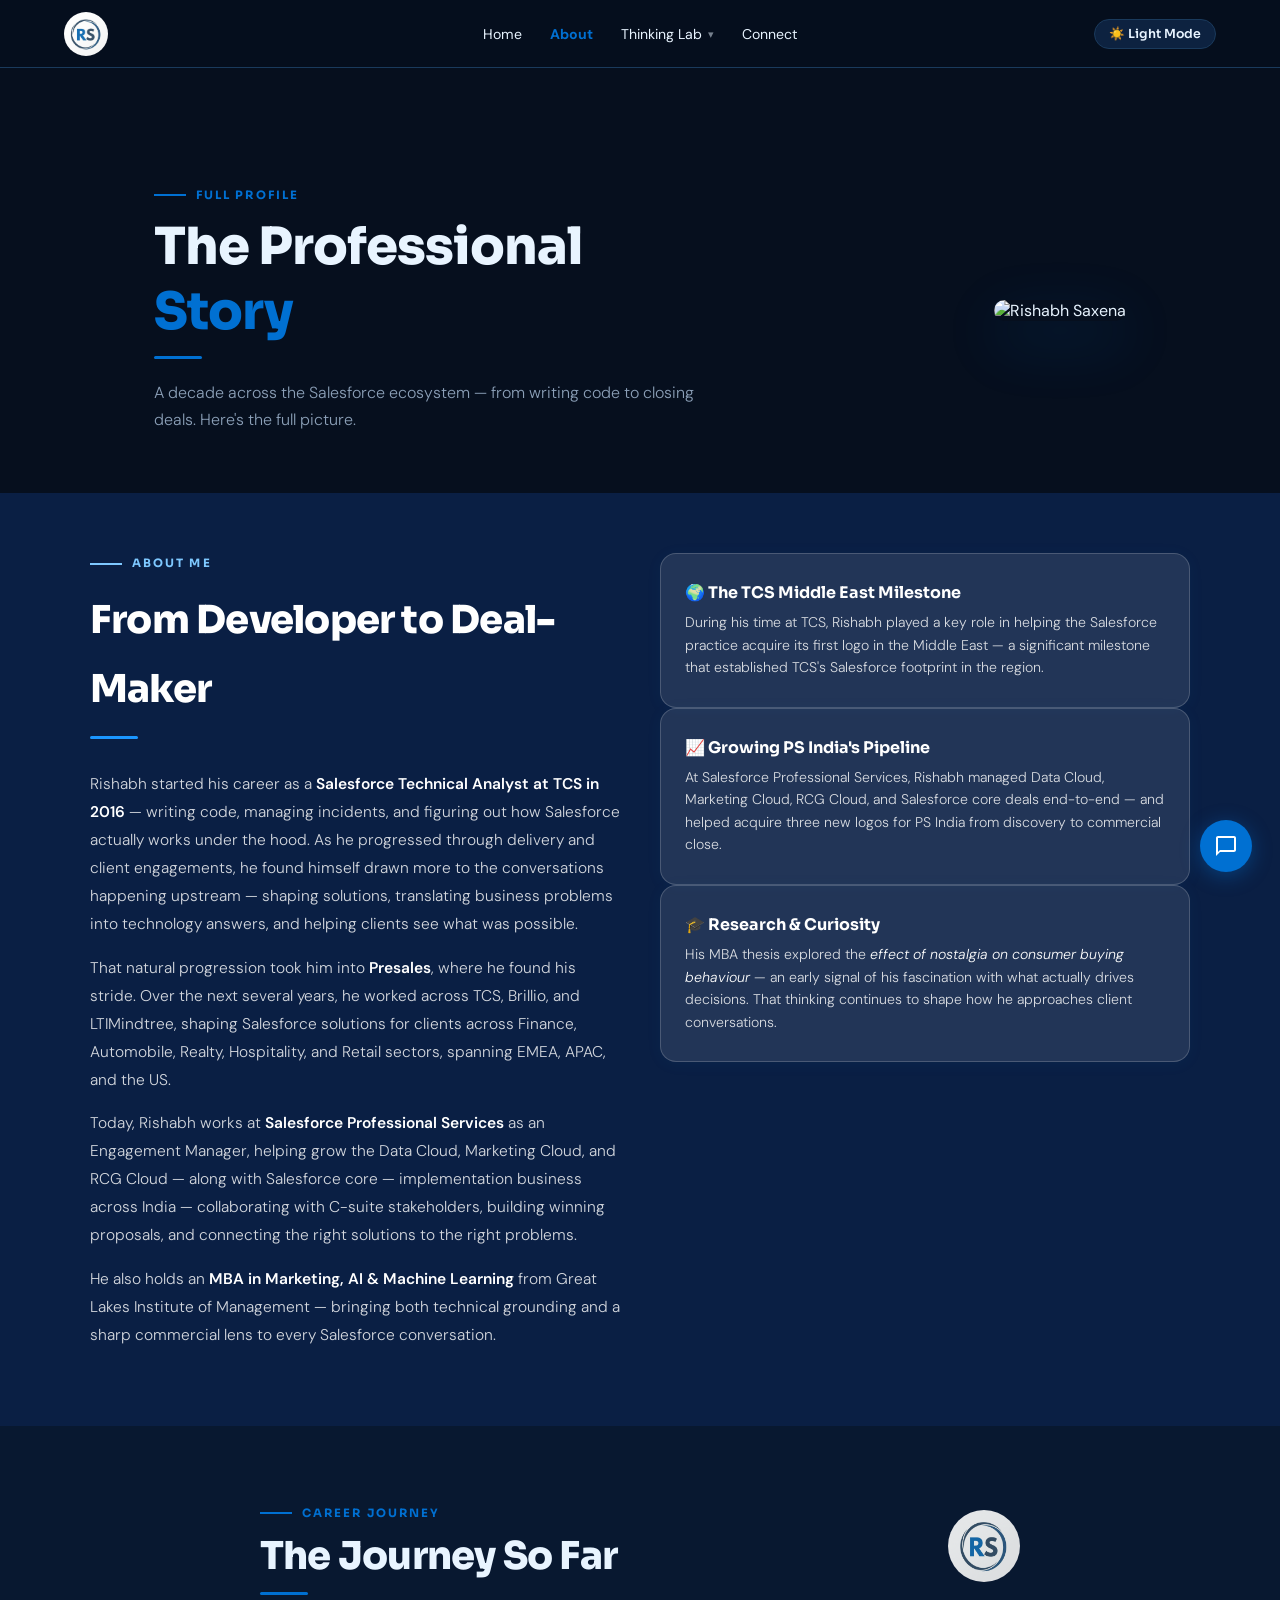
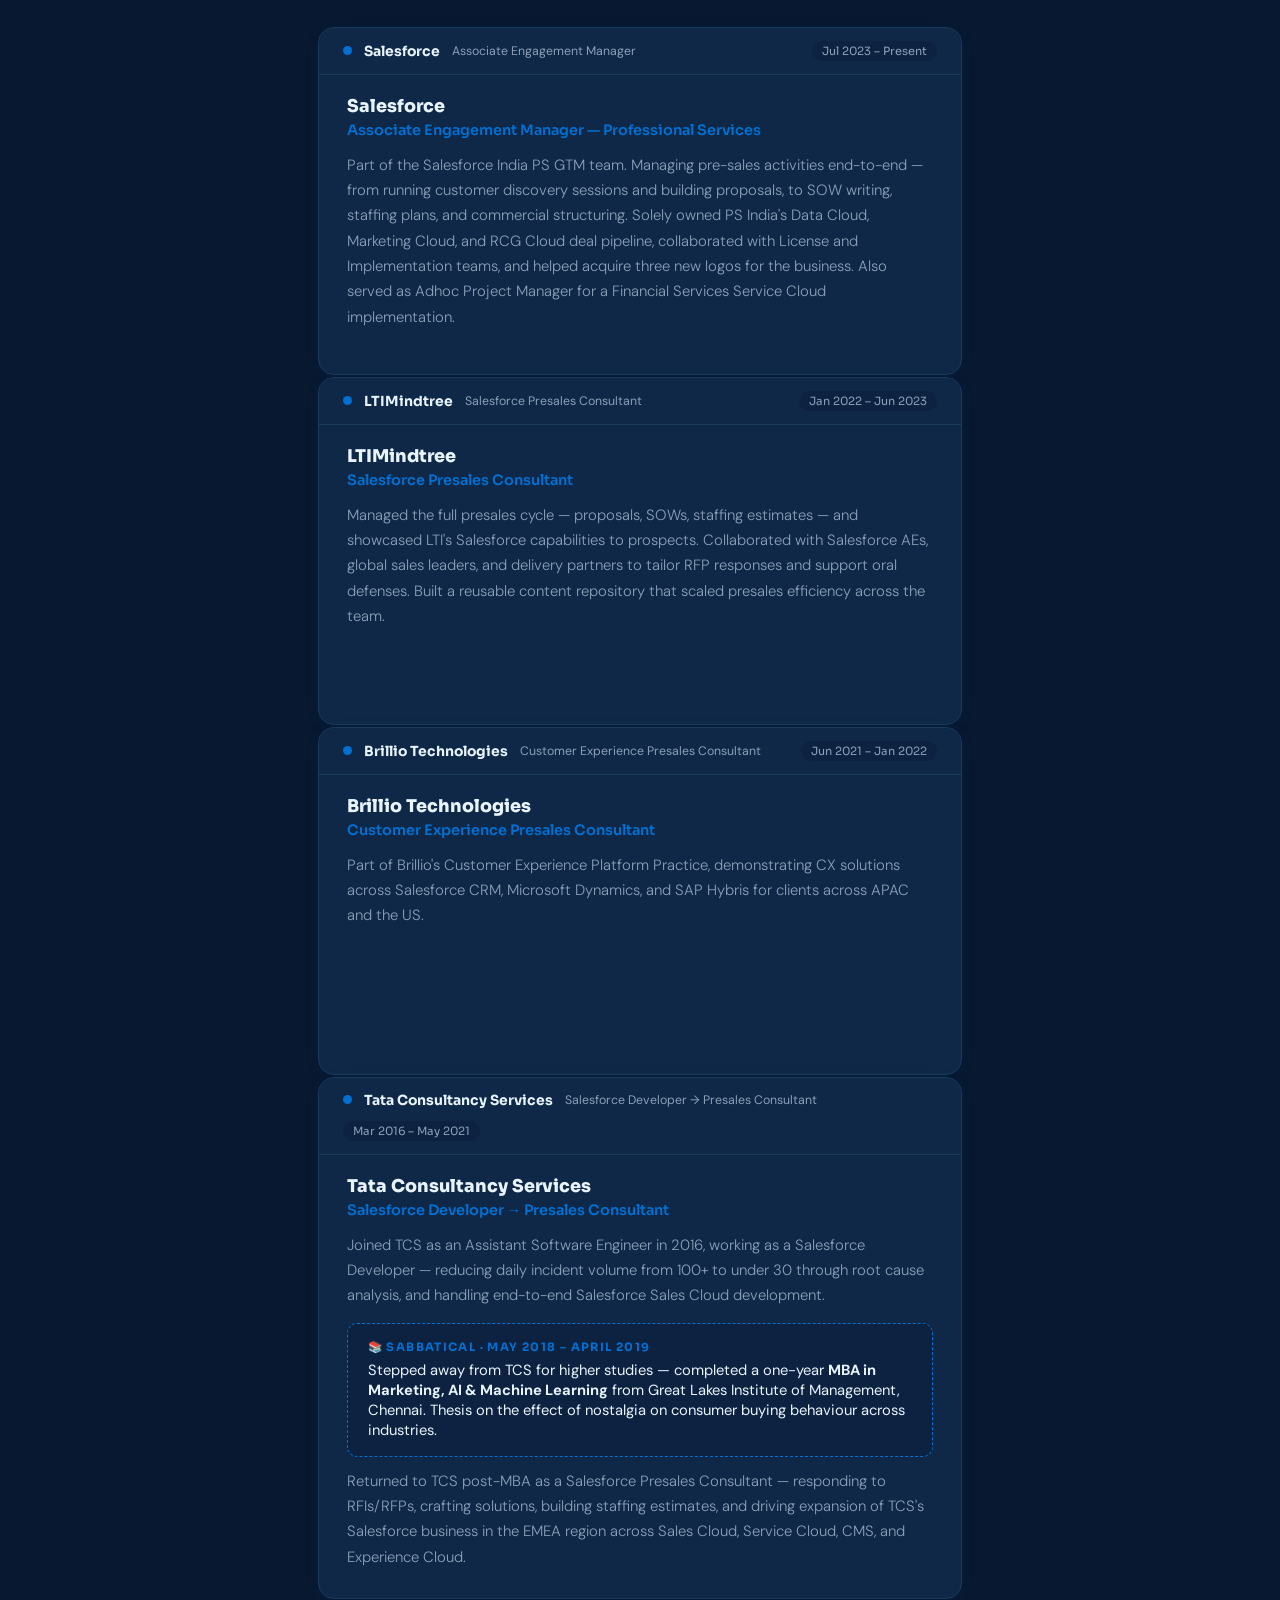
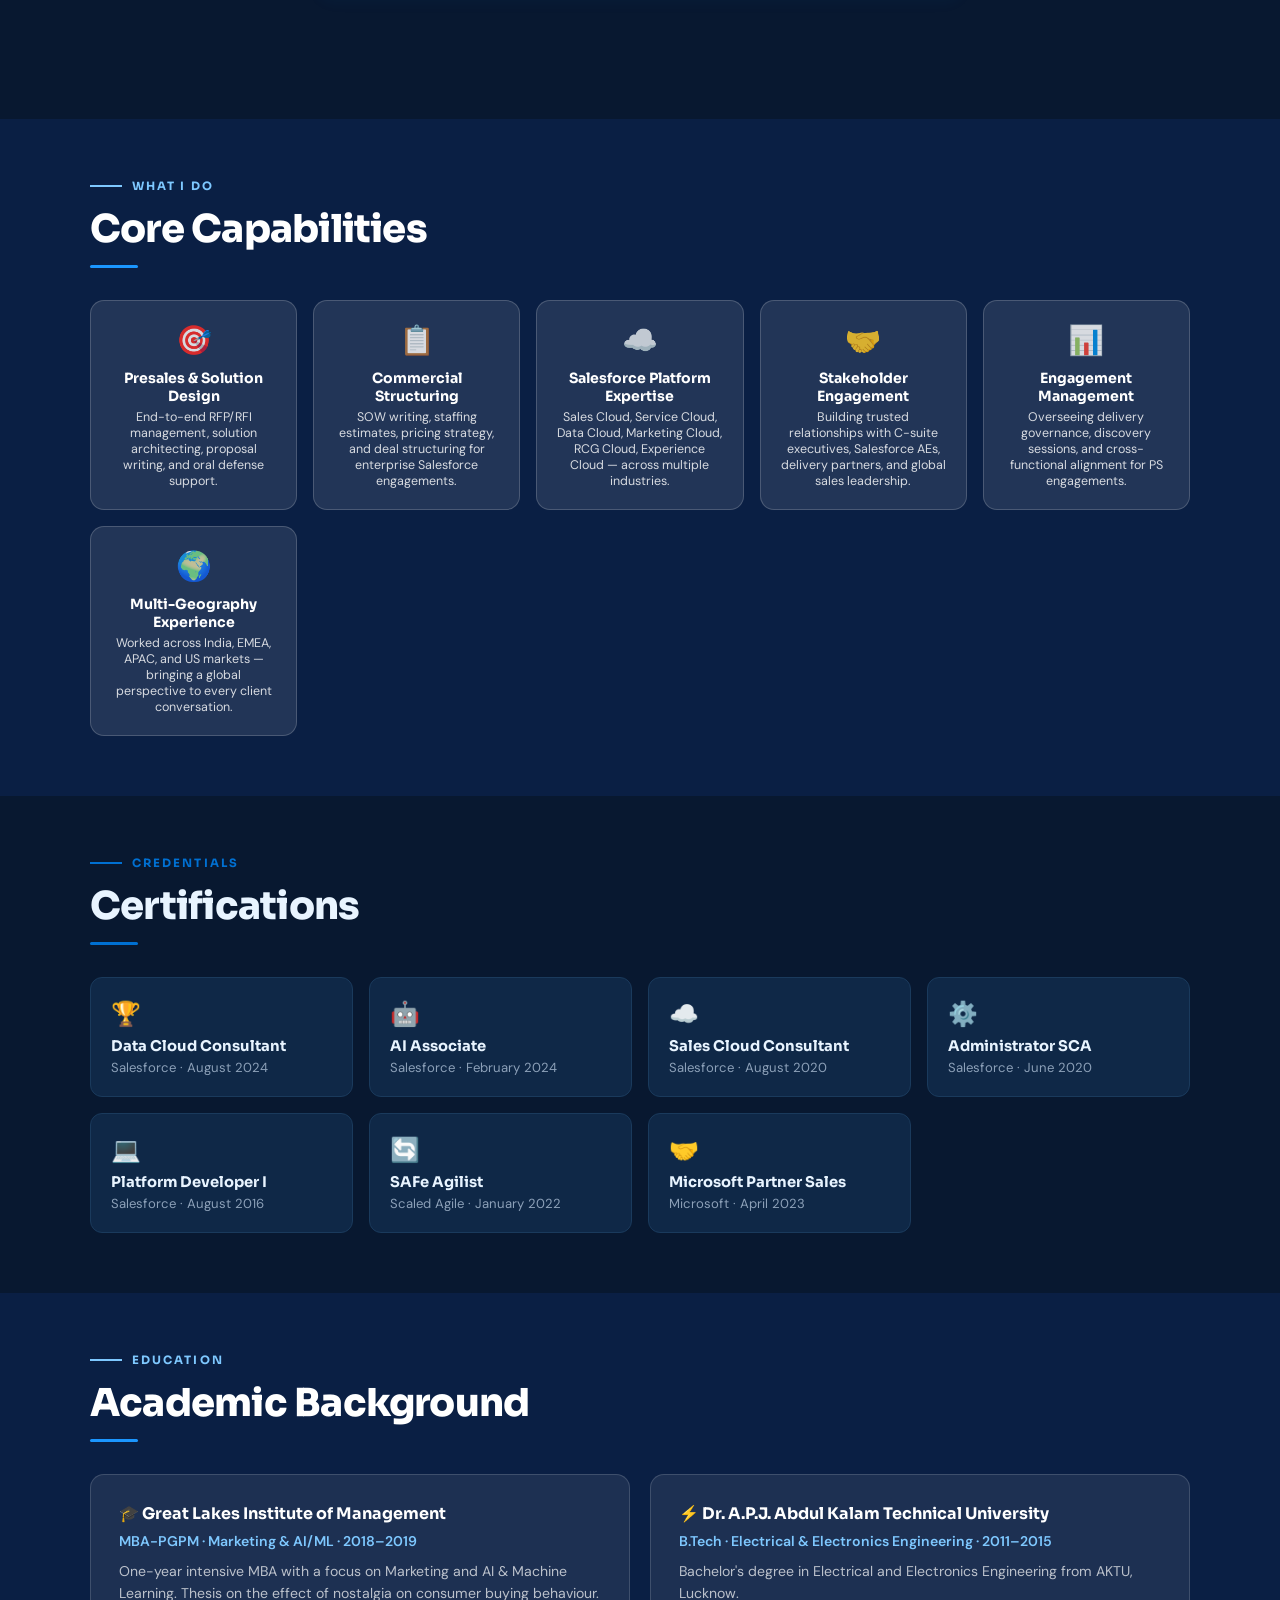
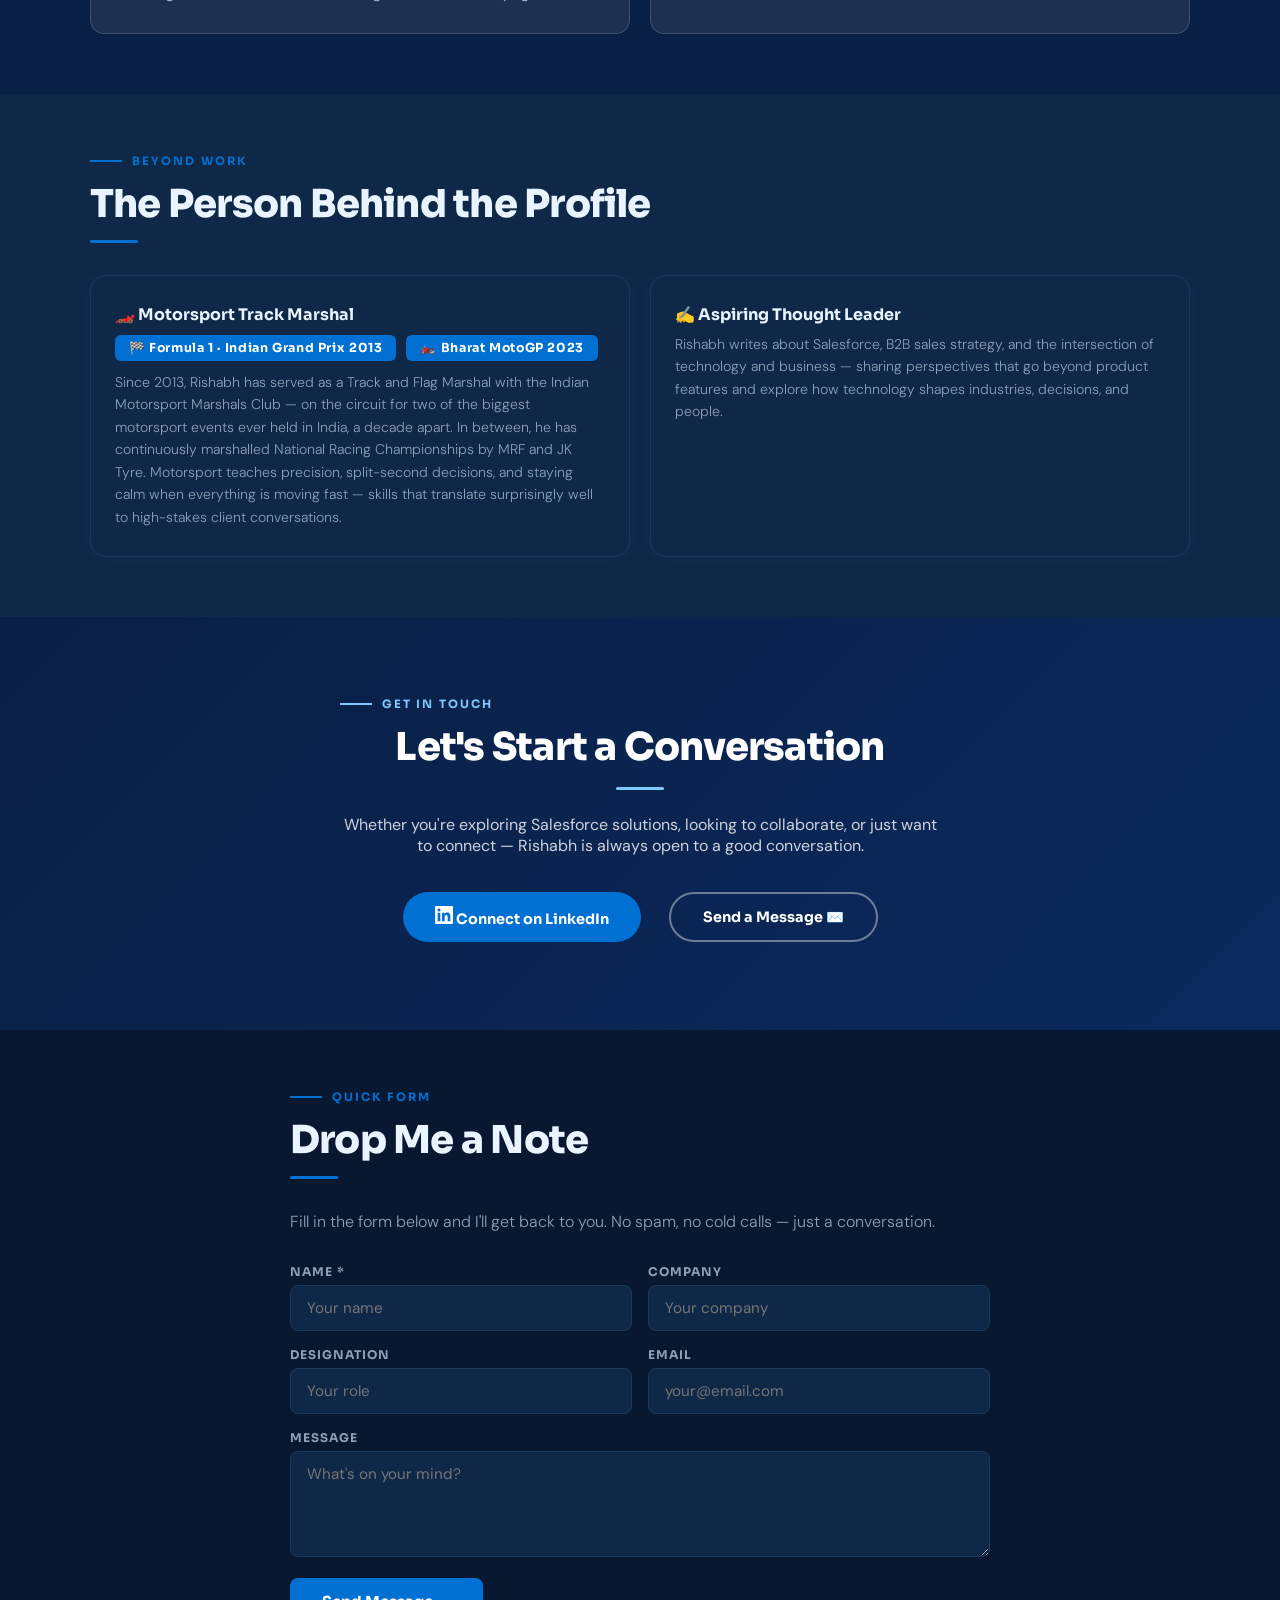
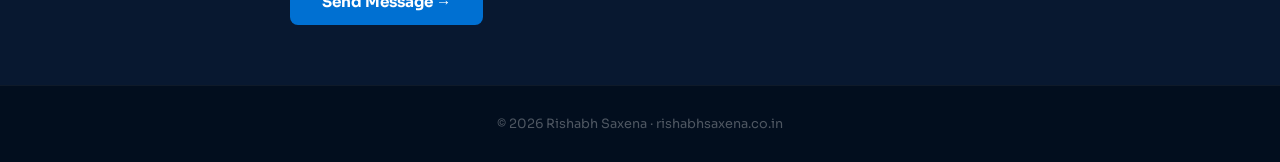
==== commit 7db2c170: "Add files via upload" ====
--- a/about.html
+++ b/about.html
@@ -1,6 +1,7 @@
 <!DOCTYPE html>
 <html lang="en" data-theme="dark">
 <head>
+  <base href="/rishabhsaxena-dev/">
 <meta charset="UTF-8">
 <meta name="viewport" content="width=device-width, initial-scale=1.0">
   <link rel="stylesheet" href="/styles.css">
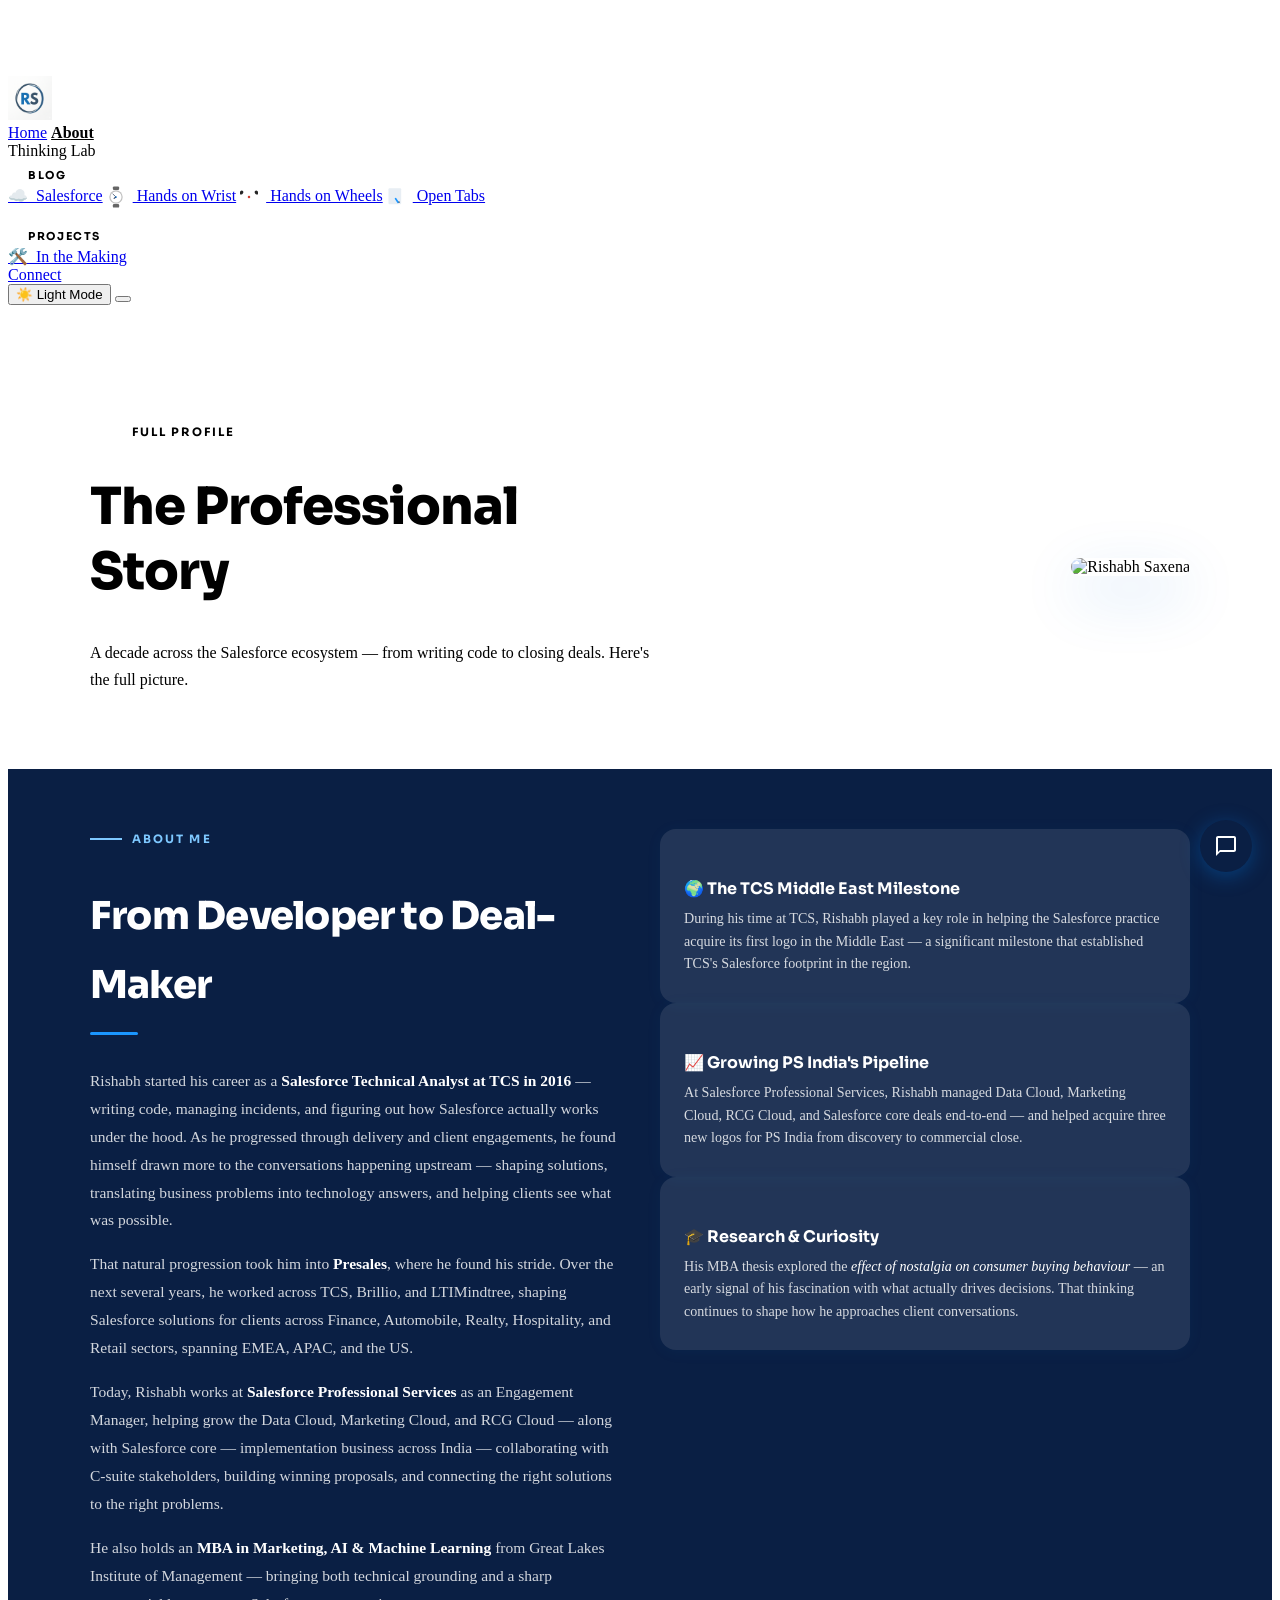
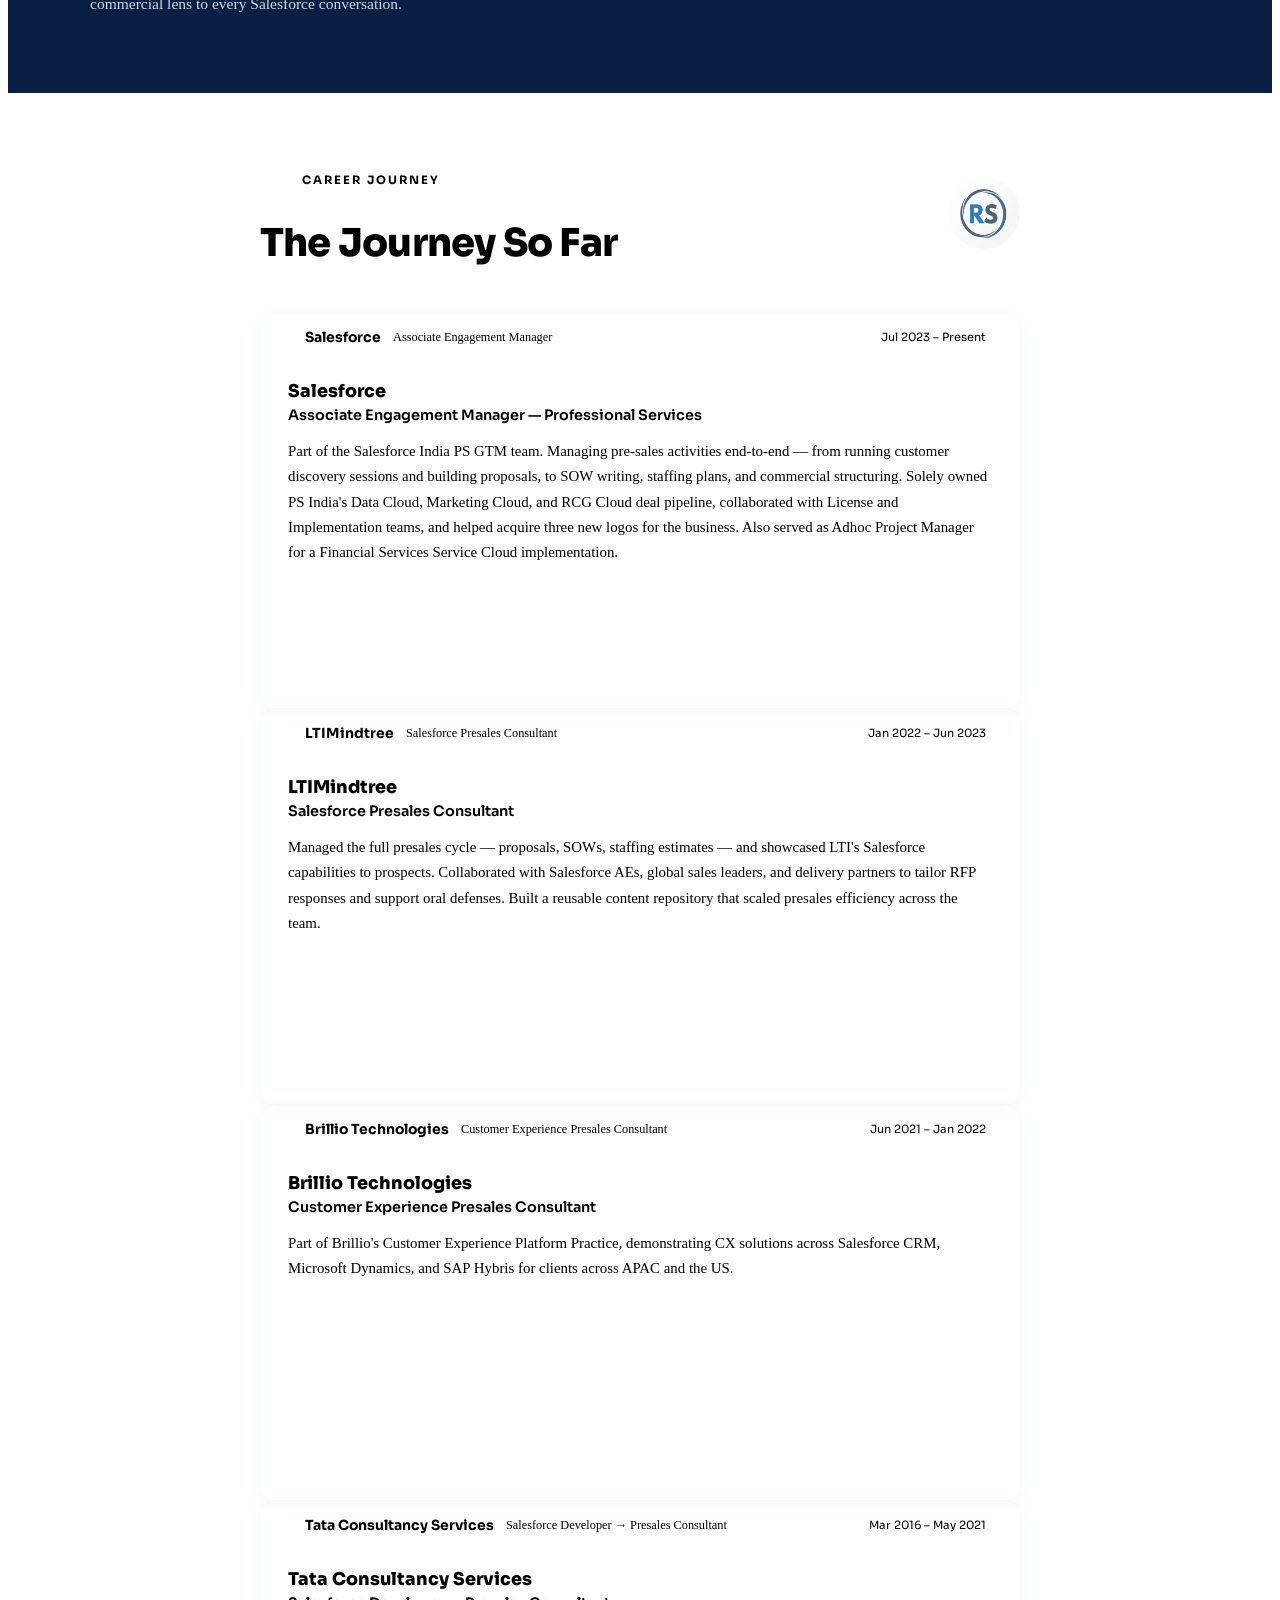
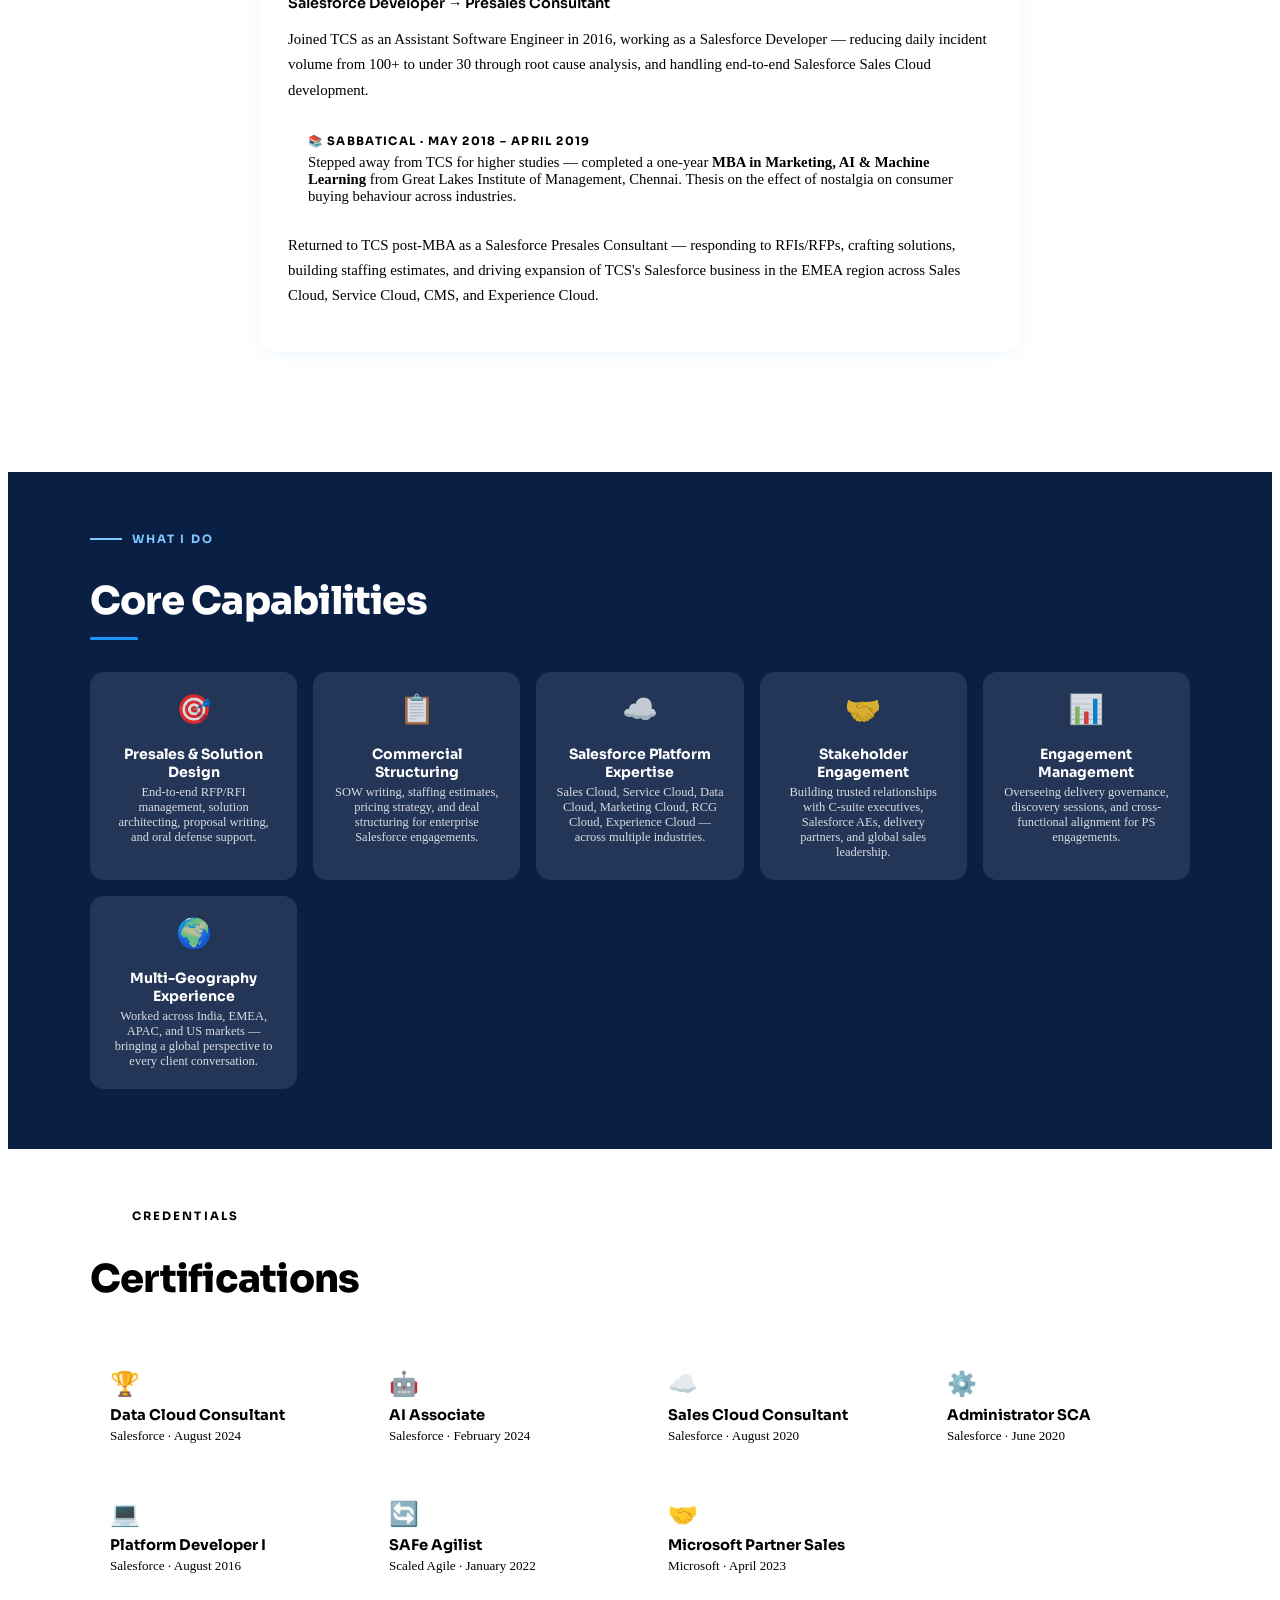
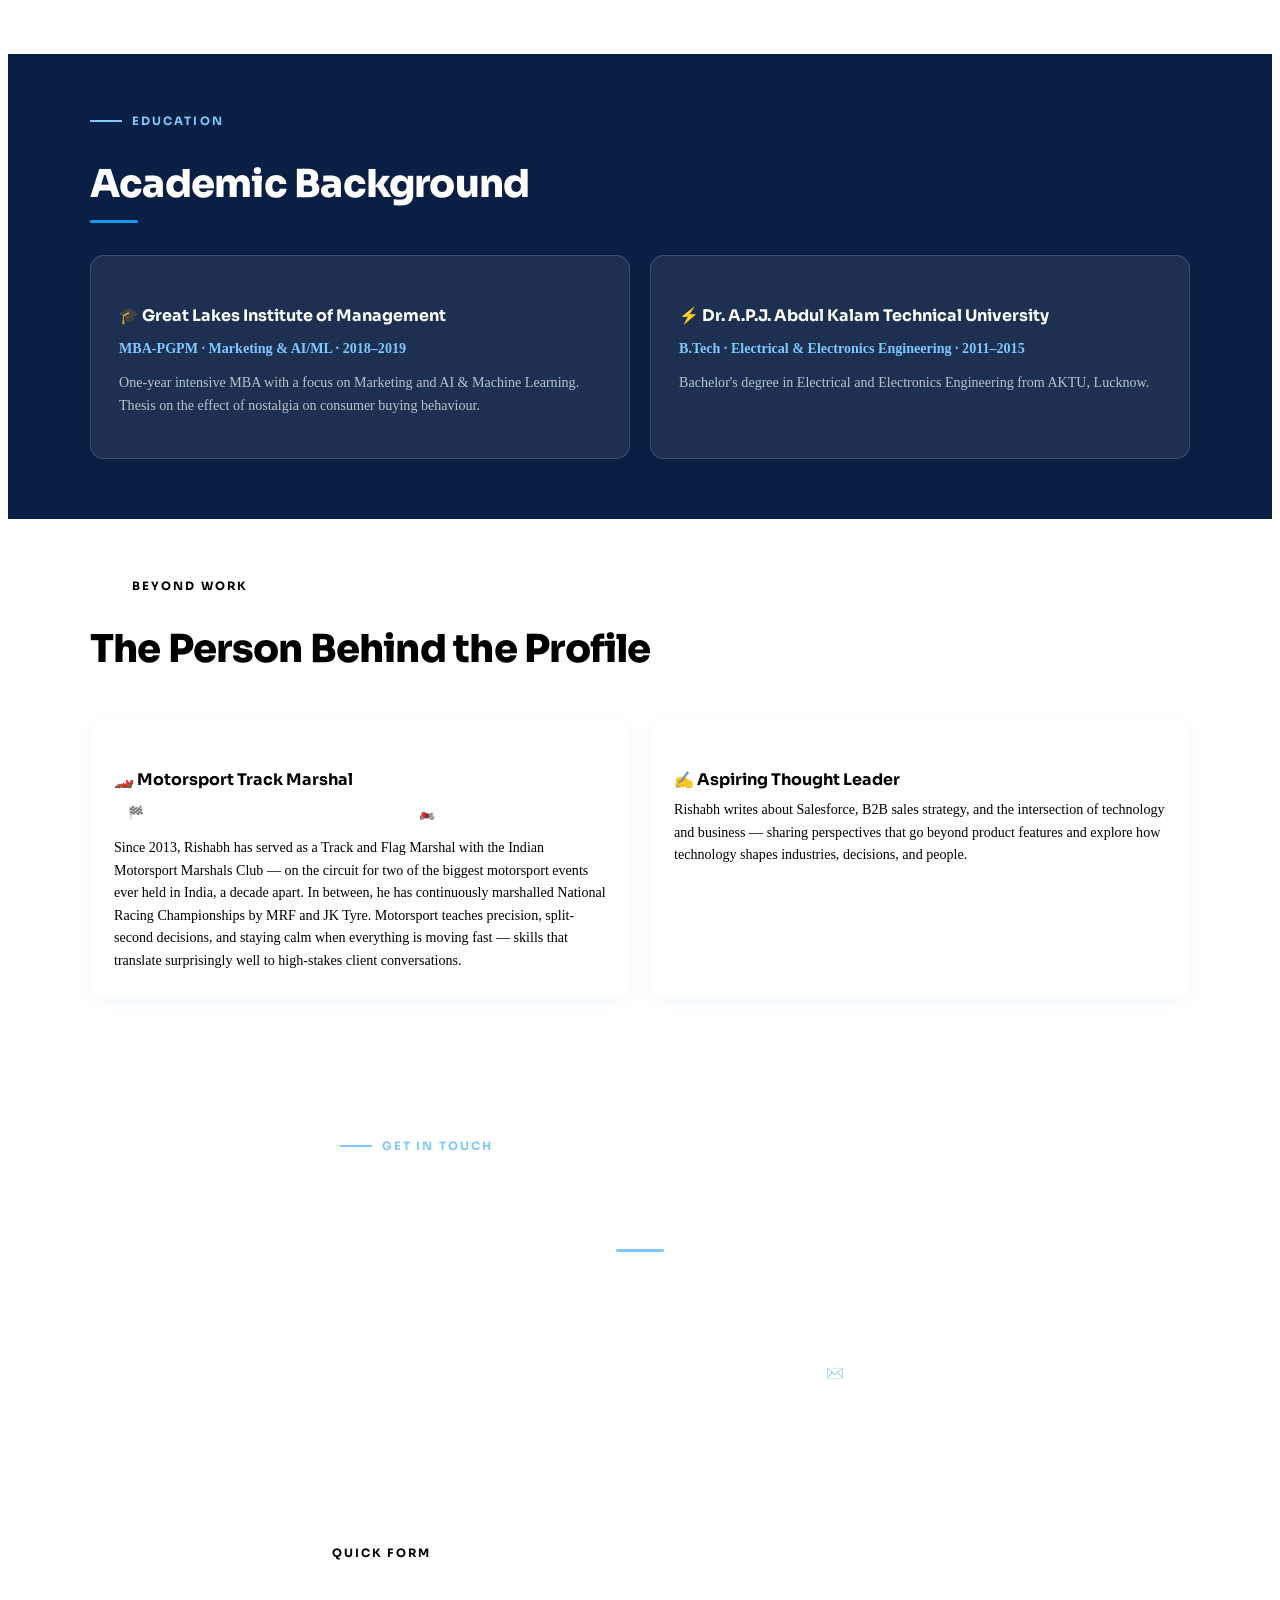
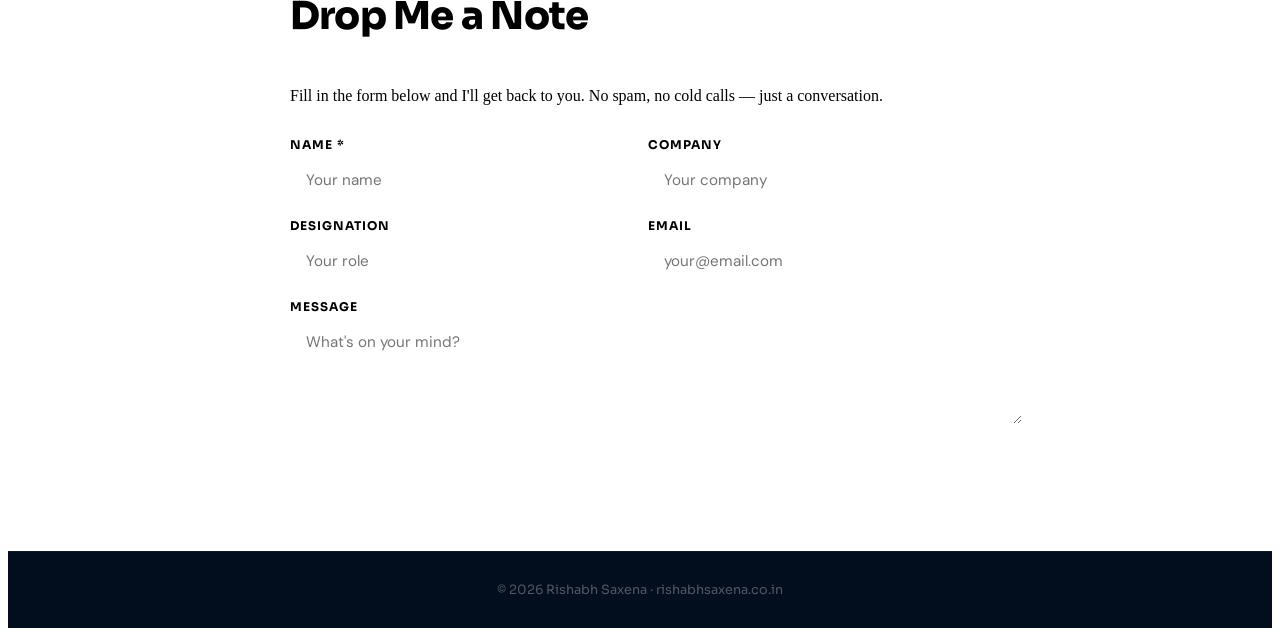
==== commit a71efd4f: "Add files via upload" ====
--- a/about.html
+++ b/about.html
@@ -4,7 +4,7 @@
   <base href="/rishabhsaxena-dev/">
 <meta charset="UTF-8">
 <meta name="viewport" content="width=device-width, initial-scale=1.0">
-  <link rel="stylesheet" href="/styles.css">
+  <link rel="stylesheet" href="styles.css">
 <title>About | Rishabh Saxena</title>
 <meta name="description" content="Rishabh Saxena — Salesforce Consultant, problem solver, motorsport marshal, watch enthusiast. Full professional profile, experience, certifications and...">
   <!-- Open Graph -->
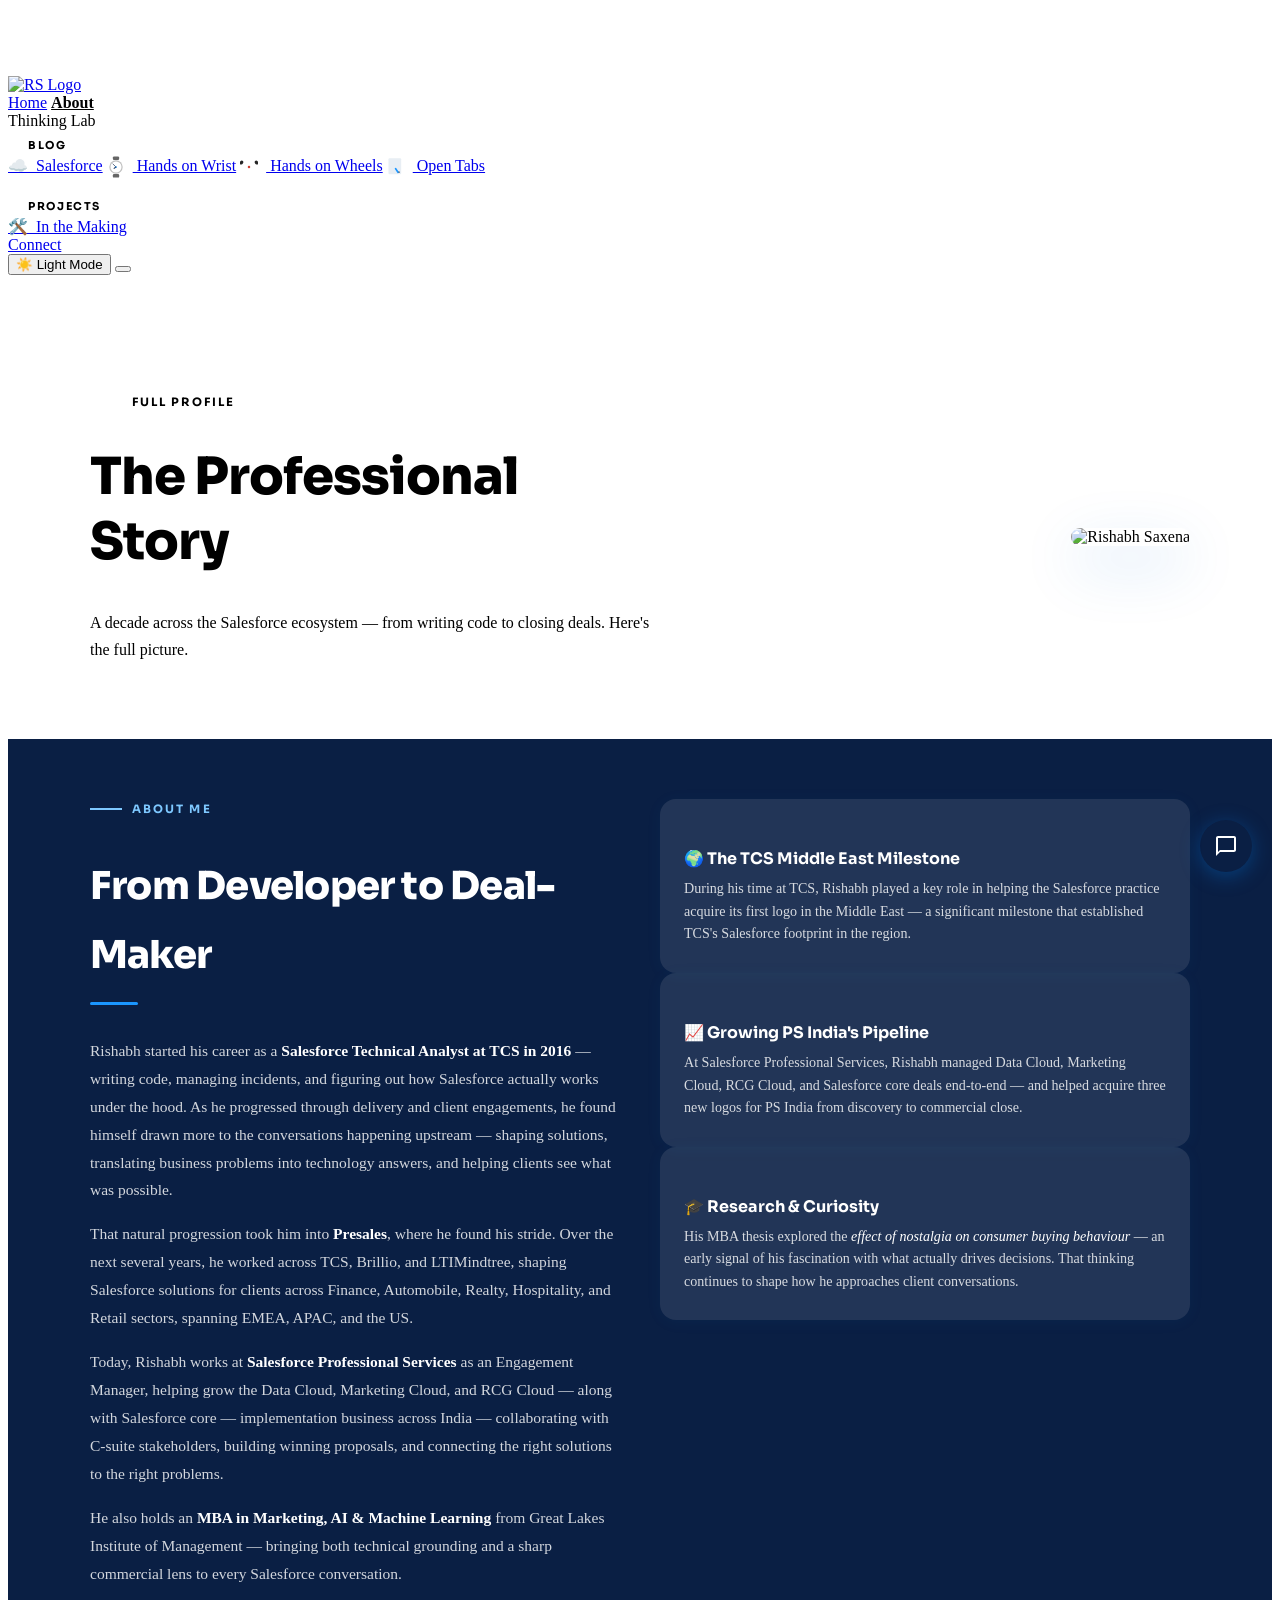
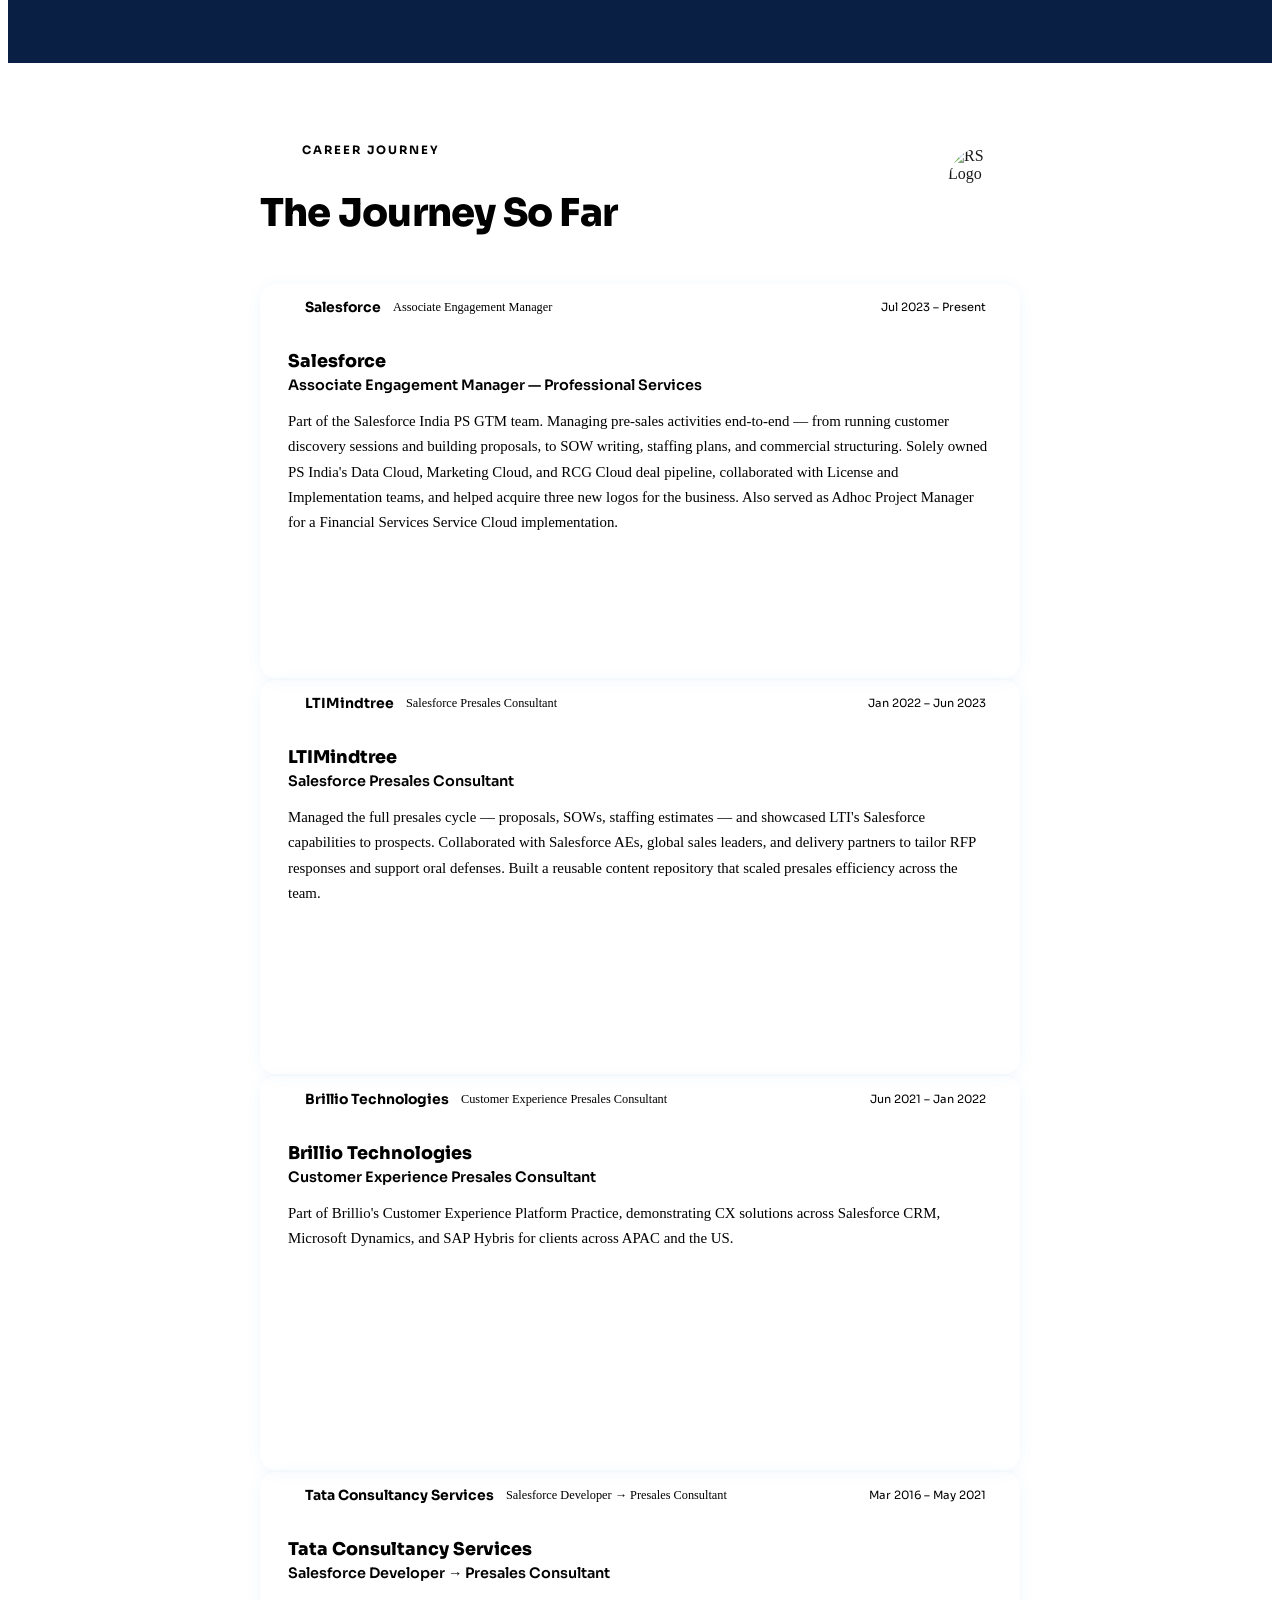
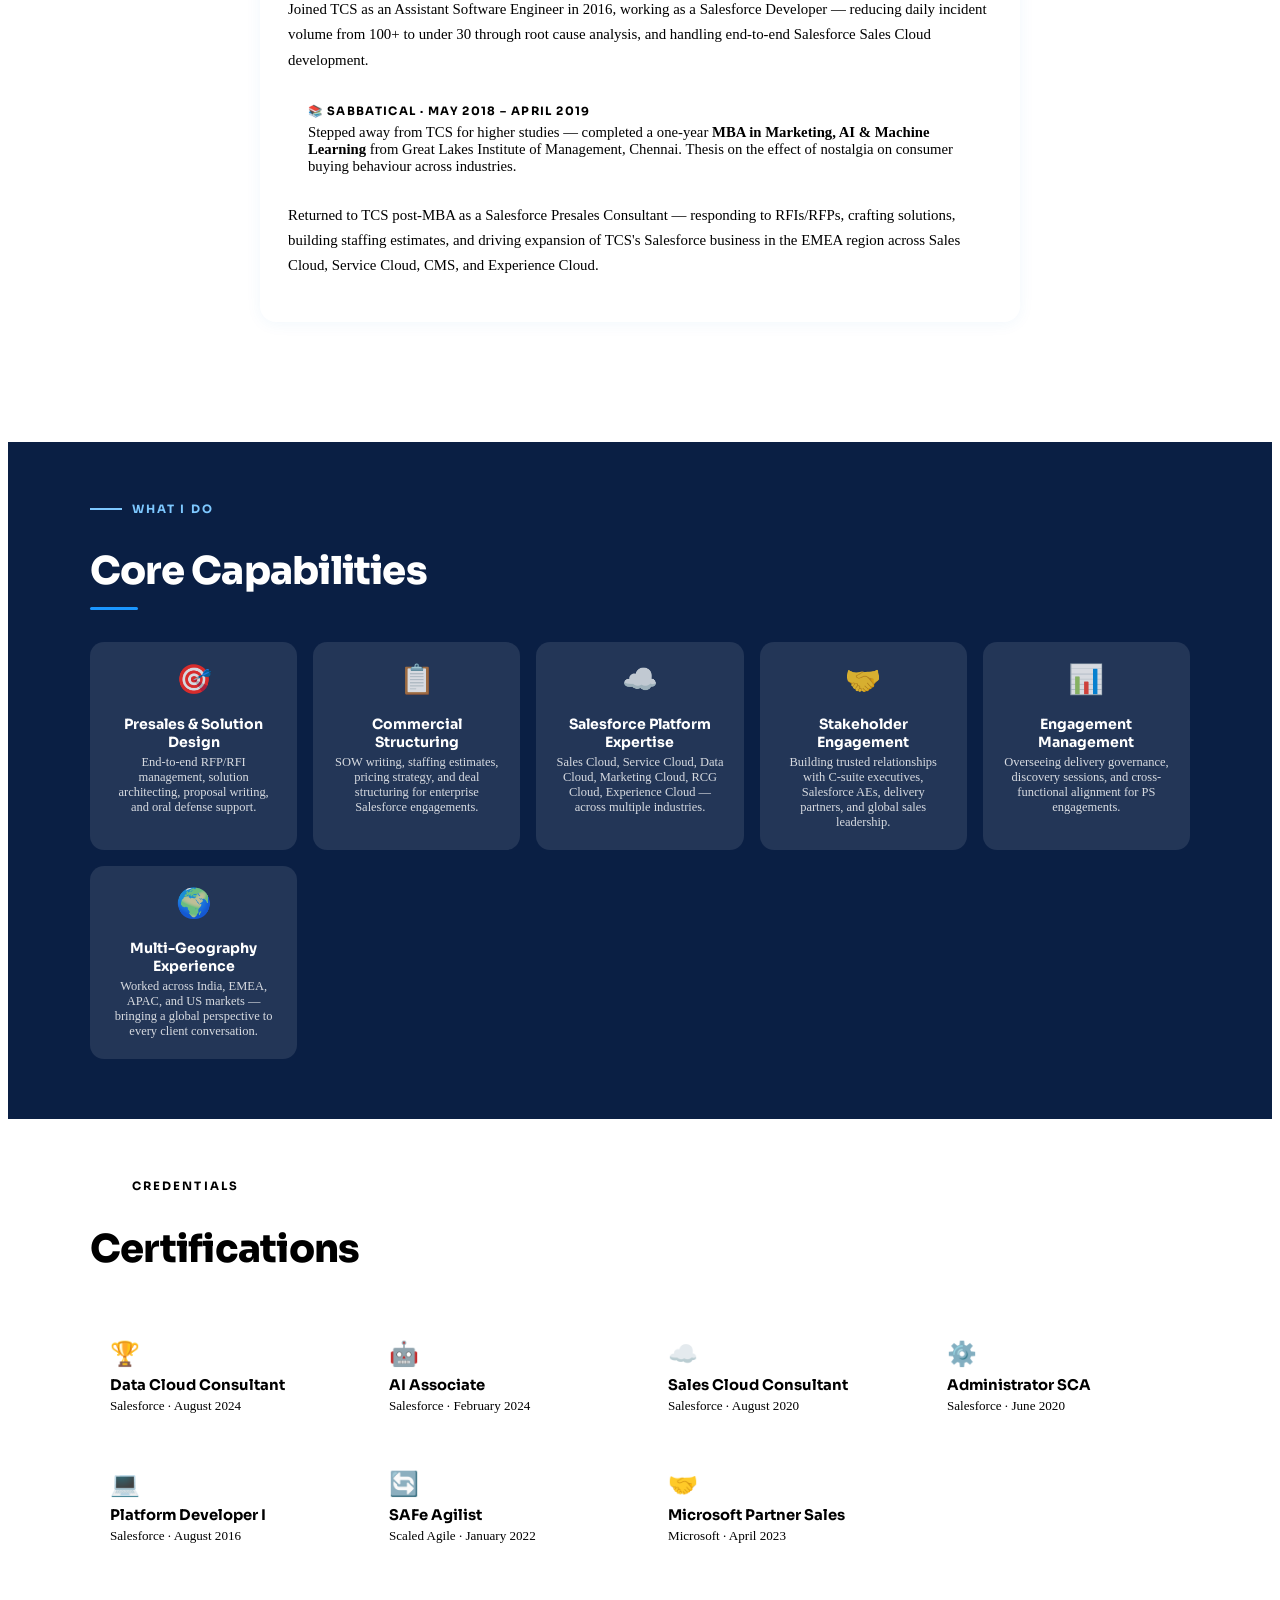
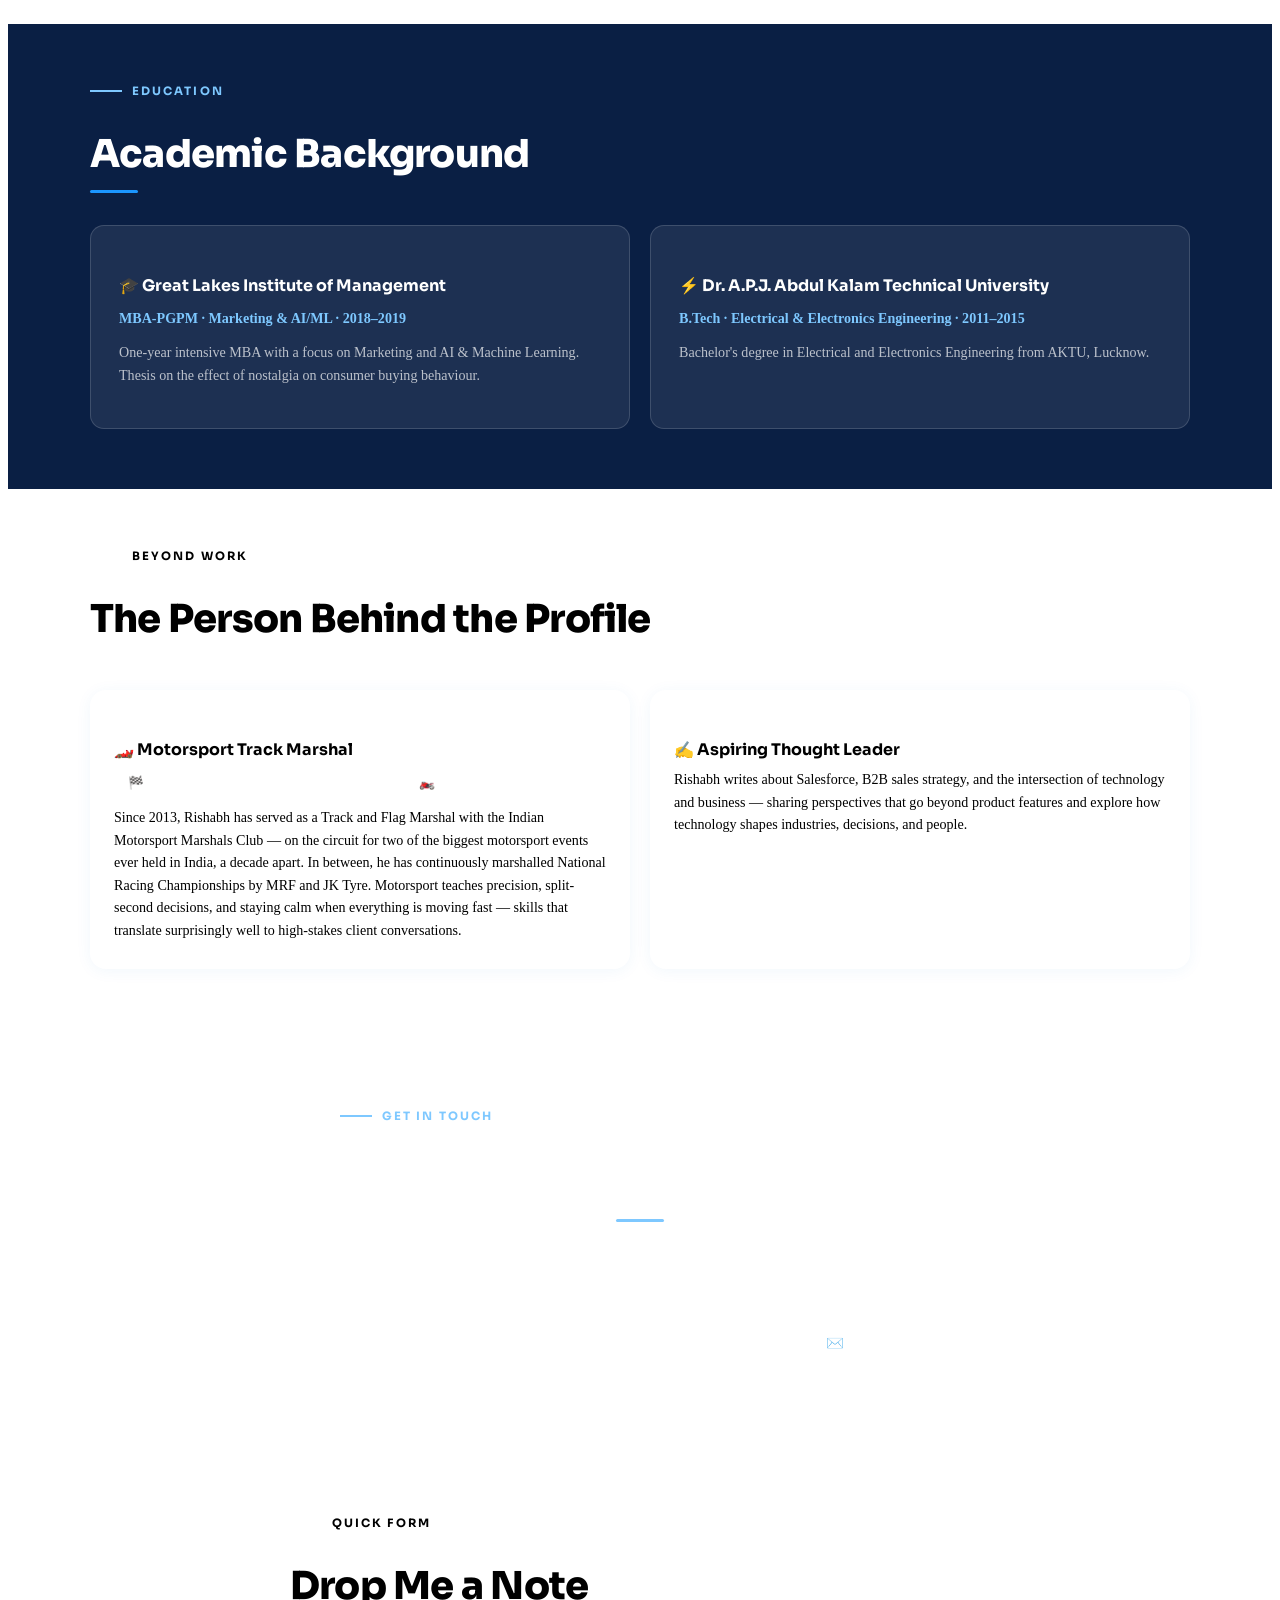
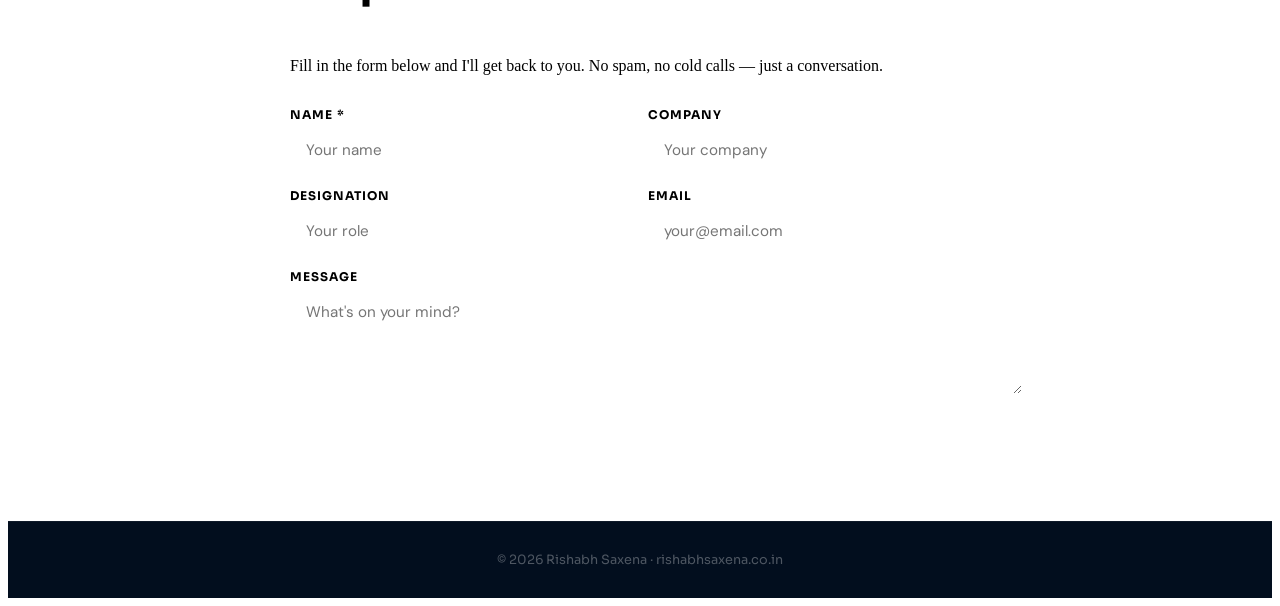
==== commit 479bd824: "Add files via upload" ====
--- a/about.html
+++ b/about.html
@@ -20,7 +20,7 @@
   <meta name="twitter:image"       content="https://rishabhsaxena.co.in/photo.png">
 <link rel="preconnect" href="https://fonts.googleapis.com">
 <link href="https://fonts.googleapis.com/css2?family=Sora:wght@300;400;600;700;800&family=DM+Sans:ital,wght@0,300;0,400;0,500;1,300&display=swap" rel="stylesheet">
-<link rel="icon" href="/logo.png" type="image/png">
+<link rel="icon" href="logo.png" type="image/png">
 <style>
 html { scroll-behavior: smooth; }
 
@@ -601,24 +601,24 @@
 <body>
 
 <nav>
-  <div class="nav-logo"><a href="/"><img src="/logo.png" alt="RS Logo" width="44" height="44"></a></div>
+  <div class="nav-logo"><a href="index.html"><img src="logo.png" alt="RS Logo" width="44" height="44"></a></div>
   <div class="nav-center" id="navCenter">
-    <a href="/">Home</a>
-    <a href="/about.html" style="color:var(--sf-blue);font-weight:700;">About</a>
+    <a href="index.html">Home</a>
+    <a href="about.html" style="color:var(--sf-blue);font-weight:700;">About</a>
     <div class="nav-item" id="navThinkingLab">
       <a class="has-dropdown" onclick="toggleMobileDropdown(this)">Thinking Lab</a>
       <div class="dropdown" id="thinkingLabDropdown">
         <div style="font-size:0.68rem;font-family:'Sora',sans-serif;font-weight:700;letter-spacing:0.15em;text-transform:uppercase;color:var(--sf-blue);padding:8px 20px 4px;cursor:default;">Blog</div>
-        <a href="/salesforce.html">☁️&nbsp; Salesforce</a>
-        <a href="/hands-on-wrist.html"><svg id="watch-navabout" viewBox="0 0 44 56" width="18" height="22" xmlns="http://www.w3.org/2000/svg" style="display:inline-block;vertical-align:middle;margin-right:8px;flex-shrink:0;"><rect x="14" y="1" width="16" height="9" rx="3" fill="var(--sf-subtext)" opacity="0.6"/><rect x="14" y="46" width="16" height="9" rx="3" fill="var(--sf-subtext)" opacity="0.6"/><circle cx="22" cy="28" r="17" fill="var(--sf-subtext)" opacity="0.25"/><circle cx="22" cy="28" r="14" fill="var(--watch-dial,#ffffff)"/><g id="watch-navabout-hour"><line x1="22" y1="28" x2="22" y2="22" stroke="var(--sf-text,#0A1F44)" stroke-width="2.5" stroke-linecap="round"/></g><g id="watch-navabout-min"><line x1="22" y1="28" x2="22" y2="17" stroke="var(--sf-text,#0A1F44)" stroke-width="1.5" stroke-linecap="round"/></g><circle cx="22" cy="28" r="1.8" fill="var(--sf-blue,#1B96FF)"/></svg> Hands on Wrist</a>
-        <a href="/hands-on-wheels.html"><svg viewBox="10 10 80 80" width="18" height="18" xmlns="http://www.w3.org/2000/svg" style="display:inline-block;vertical-align:middle;margin-right:8px;flex-shrink:0;"><circle cx="50" cy="50" r="38" fill="none" stroke="var(--sf-subtext)" stroke-width="7"/><line x1="50" y1="50" x2="17" y2="31" stroke="var(--sf-subtext)" stroke-width="5" stroke-linecap="round"/><line x1="50" y1="50" x2="83" y2="31" stroke="var(--sf-subtext)" stroke-width="5" stroke-linecap="round"/><line x1="50" y1="50" x2="50" y2="88" stroke="var(--sf-subtext)" stroke-width="5" stroke-linecap="round"/><circle cx="50" cy="50" r="9" fill="var(--sf-card,#fff)" stroke="var(--sf-subtext)" stroke-width="2.5"/><circle cx="50" cy="50" r="5.5" fill="#C0392B"/><circle cx="50" cy="50" r="3.5" fill="#E74C3C"/><path d="M10 38 Q7 30 12 24 Q17 19 23 23 Q26 26 24 32 Q22 37 17 39 Q13 40 10 38Z" fill="var(--sf-subtext)" opacity="0.85"/><path d="M90 38 Q93 30 88 24 Q83 19 77 23 Q74 26 76 32 Q78 37 83 39 Q87 40 90 38Z" fill="var(--sf-subtext)" opacity="0.85"/></svg> Hands on Wheels</a>
-        <a href="/open-tabs.html"><svg viewBox="7 9 47 54" width="18" height="18" xmlns="http://www.w3.org/2000/svg" style="display:inline-block;vertical-align:middle;margin-right:8px;flex-shrink:0;"><rect x="8" y="10" width="38" height="48" rx="3" fill="var(--sf-tag-bg,#E8EEF4)" stroke="var(--sf-subtext)" stroke-width="2.5"/><rect x="5" y="16" width="6" height="4" rx="2" fill="none" stroke="var(--sf-subtext)" stroke-width="1.8"/><rect x="5" y="26" width="6" height="4" rx="2" fill="none" stroke="var(--sf-subtext)" stroke-width="1.8"/><rect x="5" y="36" width="6" height="4" rx="2" fill="none" stroke="var(--sf-subtext)" stroke-width="1.8"/><line x1="16" y1="22" x2="40" y2="22" stroke="var(--sf-subtext)" stroke-width="1.2" stroke-linecap="round" opacity="0.5"/><line x1="16" y1="30" x2="40" y2="30" stroke="var(--sf-subtext)" stroke-width="1.2" stroke-linecap="round" opacity="0.5"/><line x1="16" y1="38" x2="34" y2="38" stroke="var(--sf-subtext)" stroke-width="1.2" stroke-linecap="round" opacity="0.5"/><rect x="30" y="38" width="5" height="18" rx="2" fill="var(--sf-blue,#1B96FF)" transform="rotate(-35 32 46)"/><polygon points="0,0 4,0 2,5" fill="var(--sf-subtext)" transform="translate(37,51) rotate(-35)"/></svg> Open Tabs</a>
+        <a href="salesforce.html">☁️&nbsp; Salesforce</a>
+        <a href="hands-on-wrist.html"><svg id="watch-navabout" viewBox="0 0 44 56" width="18" height="22" xmlns="http://www.w3.org/2000/svg" style="display:inline-block;vertical-align:middle;margin-right:8px;flex-shrink:0;"><rect x="14" y="1" width="16" height="9" rx="3" fill="var(--sf-subtext)" opacity="0.6"/><rect x="14" y="46" width="16" height="9" rx="3" fill="var(--sf-subtext)" opacity="0.6"/><circle cx="22" cy="28" r="17" fill="var(--sf-subtext)" opacity="0.25"/><circle cx="22" cy="28" r="14" fill="var(--watch-dial,#ffffff)"/><g id="watch-navabout-hour"><line x1="22" y1="28" x2="22" y2="22" stroke="var(--sf-text,#0A1F44)" stroke-width="2.5" stroke-linecap="round"/></g><g id="watch-navabout-min"><line x1="22" y1="28" x2="22" y2="17" stroke="var(--sf-text,#0A1F44)" stroke-width="1.5" stroke-linecap="round"/></g><circle cx="22" cy="28" r="1.8" fill="var(--sf-blue,#1B96FF)"/></svg> Hands on Wrist</a>
+        <a href="hands-on-wheels.html"><svg viewBox="10 10 80 80" width="18" height="18" xmlns="http://www.w3.org/2000/svg" style="display:inline-block;vertical-align:middle;margin-right:8px;flex-shrink:0;"><circle cx="50" cy="50" r="38" fill="none" stroke="var(--sf-subtext)" stroke-width="7"/><line x1="50" y1="50" x2="17" y2="31" stroke="var(--sf-subtext)" stroke-width="5" stroke-linecap="round"/><line x1="50" y1="50" x2="83" y2="31" stroke="var(--sf-subtext)" stroke-width="5" stroke-linecap="round"/><line x1="50" y1="50" x2="50" y2="88" stroke="var(--sf-subtext)" stroke-width="5" stroke-linecap="round"/><circle cx="50" cy="50" r="9" fill="var(--sf-card,#fff)" stroke="var(--sf-subtext)" stroke-width="2.5"/><circle cx="50" cy="50" r="5.5" fill="#C0392B"/><circle cx="50" cy="50" r="3.5" fill="#E74C3C"/><path d="M10 38 Q7 30 12 24 Q17 19 23 23 Q26 26 24 32 Q22 37 17 39 Q13 40 10 38Z" fill="var(--sf-subtext)" opacity="0.85"/><path d="M90 38 Q93 30 88 24 Q83 19 77 23 Q74 26 76 32 Q78 37 83 39 Q87 40 90 38Z" fill="var(--sf-subtext)" opacity="0.85"/></svg> Hands on Wheels</a>
+        <a href="open-tabs.html"><svg viewBox="7 9 47 54" width="18" height="18" xmlns="http://www.w3.org/2000/svg" style="display:inline-block;vertical-align:middle;margin-right:8px;flex-shrink:0;"><rect x="8" y="10" width="38" height="48" rx="3" fill="var(--sf-tag-bg,#E8EEF4)" stroke="var(--sf-subtext)" stroke-width="2.5"/><rect x="5" y="16" width="6" height="4" rx="2" fill="none" stroke="var(--sf-subtext)" stroke-width="1.8"/><rect x="5" y="26" width="6" height="4" rx="2" fill="none" stroke="var(--sf-subtext)" stroke-width="1.8"/><rect x="5" y="36" width="6" height="4" rx="2" fill="none" stroke="var(--sf-subtext)" stroke-width="1.8"/><line x1="16" y1="22" x2="40" y2="22" stroke="var(--sf-subtext)" stroke-width="1.2" stroke-linecap="round" opacity="0.5"/><line x1="16" y1="30" x2="40" y2="30" stroke="var(--sf-subtext)" stroke-width="1.2" stroke-linecap="round" opacity="0.5"/><line x1="16" y1="38" x2="34" y2="38" stroke="var(--sf-subtext)" stroke-width="1.2" stroke-linecap="round" opacity="0.5"/><rect x="30" y="38" width="5" height="18" rx="2" fill="var(--sf-blue,#1B96FF)" transform="rotate(-35 32 46)"/><polygon points="0,0 4,0 2,5" fill="var(--sf-subtext)" transform="translate(37,51) rotate(-35)"/></svg> Open Tabs</a>
         <div style="height:1px;background:var(--sf-border);margin:6px 0;"></div>
         <div style="font-size:0.68rem;font-family:'Sora',sans-serif;font-weight:700;letter-spacing:0.15em;text-transform:uppercase;color:var(--sf-blue);padding:8px 20px 4px;cursor:default;">Projects</div>
-        <a href="/in-the-making.html">🛠️&nbsp; In the Making</a>
+        <a href="in-the-making.html">🛠️&nbsp; In the Making</a>
       </div>
     </div>
-    <a href="#connect">Connect</a>
+    <a href="#connect" onclick="event.preventDefault();document.getElementById('connect').scrollIntoView({behavior:'smooth'})">Connect</a>
   </div>
   <div class="nav-right">
     <button class="theme-toggle" onclick="toggleTheme()" id="themeBtn">🌙 Dark Mode</button>
@@ -630,20 +630,20 @@
 
 <!-- MOBILE MENU -->
 <div id="mobileMenuOverlay" style="display:none;position:fixed;top:68px;left:0;right:0;bottom:0;z-index:9998;background:var(--sf-card);border-top:1px solid var(--sf-border);overflow-y:auto;flex-direction:column;">
-  <a href="/" style="display:block;padding:16px 24px;border-bottom:1px solid var(--sf-border);color:var(--sf-text);text-decoration:none;font-size:1rem;">Home</a>
-  <a href="/about.html" style="display:block;padding:16px 24px;border-bottom:1px solid var(--sf-border);color:var(--sf-blue);font-weight:700;text-decoration:none;font-size:1rem;">About</a>
+  <a href="index.html" style="display:block;padding:16px 24px;border-bottom:1px solid var(--sf-border);color:var(--sf-text);text-decoration:none;font-size:1rem;">Home</a>
+  <a href="about.html" style="display:block;padding:16px 24px;border-bottom:1px solid var(--sf-border);color:var(--sf-blue);font-weight:700;text-decoration:none;font-size:1rem;">About</a>
   <button onclick="toggleLabMenu()" style="width:100%;padding:16px 24px;border:none;border-bottom:1px solid var(--sf-border);background:none;color:var(--sf-text);font-size:1rem;text-align:left;cursor:pointer;display:flex;justify-content:space-between;align-items:center;font-family:inherit;">Thinking Lab <span>&#9662;</span></button>
   <div id="mobileLabMenu" style="display:none;background:var(--sf-light-bg);">
     <div style="font-size:0.68rem;font-family:'Sora',sans-serif;font-weight:700;letter-spacing:0.15em;text-transform:uppercase;color:var(--sf-blue);padding:10px 24px 4px 40px;">Blog</div>
-    <a href="/salesforce.html" style="display:block;padding:12px 24px 12px 40px;border-bottom:1px solid var(--sf-border);color:var(--sf-text);text-decoration:none;font-size:0.9rem;">&#9729;&#65039;&nbsp; Salesforce</a>
-    <a href="/hands-on-wrist.html" style="display:block;padding:12px 24px 12px 40px;border-bottom:1px solid var(--sf-border);color:var(--sf-text);text-decoration:none;font-size:0.9rem;"><svg id="watch-navabout-mob" viewBox="0 0 44 56" width="18" height="22" xmlns="http://www.w3.org/2000/svg" style="display:inline-block;vertical-align:middle;margin-right:8px;flex-shrink:0;"><rect x="14" y="1" width="16" height="9" rx="3" fill="var(--sf-subtext)" opacity="0.6"/><rect x="14" y="46" width="16" height="9" rx="3" fill="var(--sf-subtext)" opacity="0.6"/><circle cx="22" cy="28" r="17" fill="var(--sf-subtext)" opacity="0.25"/><circle cx="22" cy="28" r="14" fill="var(--watch-dial,#ffffff)"/><g id="watch-navabout-mob-hour"><line x1="22" y1="28" x2="22" y2="22" stroke="var(--sf-text,#0A1F44)" stroke-width="2.5" stroke-linecap="round"/></g><g id="watch-navabout-mob-min"><line x1="22" y1="28" x2="22" y2="17" stroke="var(--sf-text,#0A1F44)" stroke-width="1.5" stroke-linecap="round"/></g><circle cx="22" cy="28" r="1.8" fill="var(--sf-blue,#1B96FF)"/></svg> Hands on Wrist</a>
-    <a href="/hands-on-wheels.html" style="display:block;padding:12px 24px 12px 40px;border-bottom:1px solid var(--sf-border);color:var(--sf-text);text-decoration:none;font-size:0.9rem;"><svg viewBox="10 10 80 80" width="18" height="18" xmlns="http://www.w3.org/2000/svg" style="display:inline-block;vertical-align:middle;margin-right:8px;flex-shrink:0;"><circle cx="50" cy="50" r="38" fill="none" stroke="var(--sf-subtext)" stroke-width="7"/><line x1="50" y1="50" x2="17" y2="31" stroke="var(--sf-subtext)" stroke-width="5" stroke-linecap="round"/><line x1="50" y1="50" x2="83" y2="31" stroke="var(--sf-subtext)" stroke-width="5" stroke-linecap="round"/><line x1="50" y1="50" x2="50" y2="88" stroke="var(--sf-subtext)" stroke-width="5" stroke-linecap="round"/><circle cx="50" cy="50" r="9" fill="var(--sf-card,#fff)" stroke="var(--sf-subtext)" stroke-width="2.5"/><circle cx="50" cy="50" r="5.5" fill="#C0392B"/><circle cx="50" cy="50" r="3.5" fill="#E74C3C"/><path d="M10 38 Q7 30 12 24 Q17 19 23 23 Q26 26 24 32 Q22 37 17 39 Q13 40 10 38Z" fill="var(--sf-subtext)" opacity="0.85"/><path d="M90 38 Q93 30 88 24 Q83 19 77 23 Q74 26 76 32 Q78 37 83 39 Q87 40 90 38Z" fill="var(--sf-subtext)" opacity="0.85"/></svg> Hands on Wheels</a>
-    <a href="/open-tabs.html" style="display:block;padding:12px 24px 12px 40px;border-bottom:1px solid var(--sf-border);color:var(--sf-text);text-decoration:none;font-size:0.9rem;"><svg viewBox="7 9 47 54" width="18" height="18" xmlns="http://www.w3.org/2000/svg" style="display:inline-block;vertical-align:middle;margin-right:8px;flex-shrink:0;"><rect x="8" y="10" width="38" height="48" rx="3" fill="var(--sf-tag-bg,#E8EEF4)" stroke="var(--sf-subtext)" stroke-width="2.5"/><rect x="5" y="16" width="6" height="4" rx="2" fill="none" stroke="var(--sf-subtext)" stroke-width="1.8"/><rect x="5" y="26" width="6" height="4" rx="2" fill="none" stroke="var(--sf-subtext)" stroke-width="1.8"/><rect x="5" y="36" width="6" height="4" rx="2" fill="none" stroke="var(--sf-subtext)" stroke-width="1.8"/><line x1="16" y1="22" x2="40" y2="22" stroke="var(--sf-subtext)" stroke-width="1.2" stroke-linecap="round" opacity="0.5"/><line x1="16" y1="30" x2="40" y2="30" stroke="var(--sf-subtext)" stroke-width="1.2" stroke-linecap="round" opacity="0.5"/><line x1="16" y1="38" x2="34" y2="38" stroke="var(--sf-subtext)" stroke-width="1.2" stroke-linecap="round" opacity="0.5"/><rect x="30" y="38" width="5" height="18" rx="2" fill="var(--sf-blue,#1B96FF)" transform="rotate(-35 32 46)"/><polygon points="0,0 4,0 2,5" fill="var(--sf-subtext)" transform="translate(37,51) rotate(-35)"/></svg> Open Tabs</a>
+    <a href="salesforce.html" style="display:block;padding:12px 24px 12px 40px;border-bottom:1px solid var(--sf-border);color:var(--sf-text);text-decoration:none;font-size:0.9rem;">&#9729;&#65039;&nbsp; Salesforce</a>
+    <a href="hands-on-wrist.html" style="display:block;padding:12px 24px 12px 40px;border-bottom:1px solid var(--sf-border);color:var(--sf-text);text-decoration:none;font-size:0.9rem;"><svg id="watch-navabout-mob" viewBox="0 0 44 56" width="18" height="22" xmlns="http://www.w3.org/2000/svg" style="display:inline-block;vertical-align:middle;margin-right:8px;flex-shrink:0;"><rect x="14" y="1" width="16" height="9" rx="3" fill="var(--sf-subtext)" opacity="0.6"/><rect x="14" y="46" width="16" height="9" rx="3" fill="var(--sf-subtext)" opacity="0.6"/><circle cx="22" cy="28" r="17" fill="var(--sf-subtext)" opacity="0.25"/><circle cx="22" cy="28" r="14" fill="var(--watch-dial,#ffffff)"/><g id="watch-navabout-mob-hour"><line x1="22" y1="28" x2="22" y2="22" stroke="var(--sf-text,#0A1F44)" stroke-width="2.5" stroke-linecap="round"/></g><g id="watch-navabout-mob-min"><line x1="22" y1="28" x2="22" y2="17" stroke="var(--sf-text,#0A1F44)" stroke-width="1.5" stroke-linecap="round"/></g><circle cx="22" cy="28" r="1.8" fill="var(--sf-blue,#1B96FF)"/></svg> Hands on Wrist</a>
+    <a href="hands-on-wheels.html" style="display:block;padding:12px 24px 12px 40px;border-bottom:1px solid var(--sf-border);color:var(--sf-text);text-decoration:none;font-size:0.9rem;"><svg viewBox="10 10 80 80" width="18" height="18" xmlns="http://www.w3.org/2000/svg" style="display:inline-block;vertical-align:middle;margin-right:8px;flex-shrink:0;"><circle cx="50" cy="50" r="38" fill="none" stroke="var(--sf-subtext)" stroke-width="7"/><line x1="50" y1="50" x2="17" y2="31" stroke="var(--sf-subtext)" stroke-width="5" stroke-linecap="round"/><line x1="50" y1="50" x2="83" y2="31" stroke="var(--sf-subtext)" stroke-width="5" stroke-linecap="round"/><line x1="50" y1="50" x2="50" y2="88" stroke="var(--sf-subtext)" stroke-width="5" stroke-linecap="round"/><circle cx="50" cy="50" r="9" fill="var(--sf-card,#fff)" stroke="var(--sf-subtext)" stroke-width="2.5"/><circle cx="50" cy="50" r="5.5" fill="#C0392B"/><circle cx="50" cy="50" r="3.5" fill="#E74C3C"/><path d="M10 38 Q7 30 12 24 Q17 19 23 23 Q26 26 24 32 Q22 37 17 39 Q13 40 10 38Z" fill="var(--sf-subtext)" opacity="0.85"/><path d="M90 38 Q93 30 88 24 Q83 19 77 23 Q74 26 76 32 Q78 37 83 39 Q87 40 90 38Z" fill="var(--sf-subtext)" opacity="0.85"/></svg> Hands on Wheels</a>
+    <a href="open-tabs.html" style="display:block;padding:12px 24px 12px 40px;border-bottom:1px solid var(--sf-border);color:var(--sf-text);text-decoration:none;font-size:0.9rem;"><svg viewBox="7 9 47 54" width="18" height="18" xmlns="http://www.w3.org/2000/svg" style="display:inline-block;vertical-align:middle;margin-right:8px;flex-shrink:0;"><rect x="8" y="10" width="38" height="48" rx="3" fill="var(--sf-tag-bg,#E8EEF4)" stroke="var(--sf-subtext)" stroke-width="2.5"/><rect x="5" y="16" width="6" height="4" rx="2" fill="none" stroke="var(--sf-subtext)" stroke-width="1.8"/><rect x="5" y="26" width="6" height="4" rx="2" fill="none" stroke="var(--sf-subtext)" stroke-width="1.8"/><rect x="5" y="36" width="6" height="4" rx="2" fill="none" stroke="var(--sf-subtext)" stroke-width="1.8"/><line x1="16" y1="22" x2="40" y2="22" stroke="var(--sf-subtext)" stroke-width="1.2" stroke-linecap="round" opacity="0.5"/><line x1="16" y1="30" x2="40" y2="30" stroke="var(--sf-subtext)" stroke-width="1.2" stroke-linecap="round" opacity="0.5"/><line x1="16" y1="38" x2="34" y2="38" stroke="var(--sf-subtext)" stroke-width="1.2" stroke-linecap="round" opacity="0.5"/><rect x="30" y="38" width="5" height="18" rx="2" fill="var(--sf-blue,#1B96FF)" transform="rotate(-35 32 46)"/><polygon points="0,0 4,0 2,5" fill="var(--sf-subtext)" transform="translate(37,51) rotate(-35)"/></svg> Open Tabs</a>
     <div style="height:1px;background:var(--sf-border);margin:4px 0;"></div>
     <div style="font-size:0.68rem;font-family:'Sora',sans-serif;font-weight:700;letter-spacing:0.15em;text-transform:uppercase;color:var(--sf-blue);padding:10px 24px 4px 40px;">Projects</div>
-    <a href="/in-the-making.html" style="display:block;padding:12px 24px 12px 40px;border-bottom:1px solid var(--sf-border);color:var(--sf-text);text-decoration:none;font-size:0.9rem;">&#128736;&#65039;&nbsp; In the Making</a>
-  </div>
-  <a href="#connect" onclick="toggleMenu()" style="display:block;padding:16px 24px;border-bottom:1px solid var(--sf-border);color:var(--sf-text);text-decoration:none;font-size:1rem;">Connect</a>
+    <a href="in-the-making.html" style="display:block;padding:12px 24px 12px 40px;border-bottom:1px solid var(--sf-border);color:var(--sf-text);text-decoration:none;font-size:0.9rem;">&#128736;&#65039;&nbsp; In the Making</a>
+  </div>
+  <a href="#connect" onclick="toggleMenu();setTimeout(function(){document.getElementById('connect').scrollIntoView({behavior:'smooth'})},300)" style="display:block;padding:16px 24px;border-bottom:1px solid var(--sf-border);color:var(--sf-text);text-decoration:none;font-size:1rem;">Connect</a>
 </div>
 
 
@@ -657,7 +657,7 @@
     <p style="color:var(--sf-subtext);font-size:1rem;font-weight:300;max-width:560px;line-height:1.7;">A decade across the Salesforce ecosystem — from writing code to closing deals. Here's the full picture.</p>
   </div>
   <div style="flex-shrink:0;">
-    <img src="/photo.png" alt="Rishabh Saxena" style="width:340px;height:400px;object-fit:cover;object-position:top;border-radius:20px;box-shadow:0 20px 60px rgba(0,112,210,0.2);">
+    <img src="photo.png" alt="Rishabh Saxena" style="width:340px;height:400px;object-fit:cover;object-position:top;border-radius:20px;box-shadow:0 20px 60px rgba(0,112,210,0.2);">
   </div>
 </div>
 
@@ -698,7 +698,7 @@
       <h2 class="section-title">The Journey So Far</h2>
       <div class="section-divider"></div>
     </div>
-    <img src="/logo.png" alt="RS Logo" style="width:72px;height:72px;border-radius:50%;flex-shrink:0;margin-top:4px;opacity:0.9;">
+    <img src="logo.png" alt="RS Logo" style="width:72px;height:72px;border-radius:50%;flex-shrink:0;margin-top:4px;opacity:0.9;">
   </div>
   <div class="stack-container">
 
@@ -1012,7 +1012,7 @@
     <div style="font-size:2.5rem;margin-bottom:16px;">🔬</div>
     <h3 style="font-family:'Sora',sans-serif;font-size:1.3rem;font-weight:800;margin-bottom:10px;">In the Making</h3>
     <p style="color:var(--sf-subtext);font-size:0.9rem;line-height:1.7;margin-bottom:20px;">A few tools are quietly being built. Nothing to announce just yet — but they're coming.</p>
-    <a href="#connect" style="background:var(--sf-blue);color:white;padding:11px 24px;border-radius:8px;text-decoration:none;font-family:'Sora',sans-serif;font-weight:700;font-size:0.88rem;">Stay in the Loop</a>
+    <a href="#connect" onclick="event.preventDefault();document.getElementById('connect').scrollIntoView({behavior:'smooth'})" style="background:var(--sf-blue);color:white;padding:11px 24px;border-radius:8px;text-decoration:none;font-family:'Sora',sans-serif;font-weight:700;font-size:0.88rem;">Stay in the Loop</a>
   </div>
 </div>
 
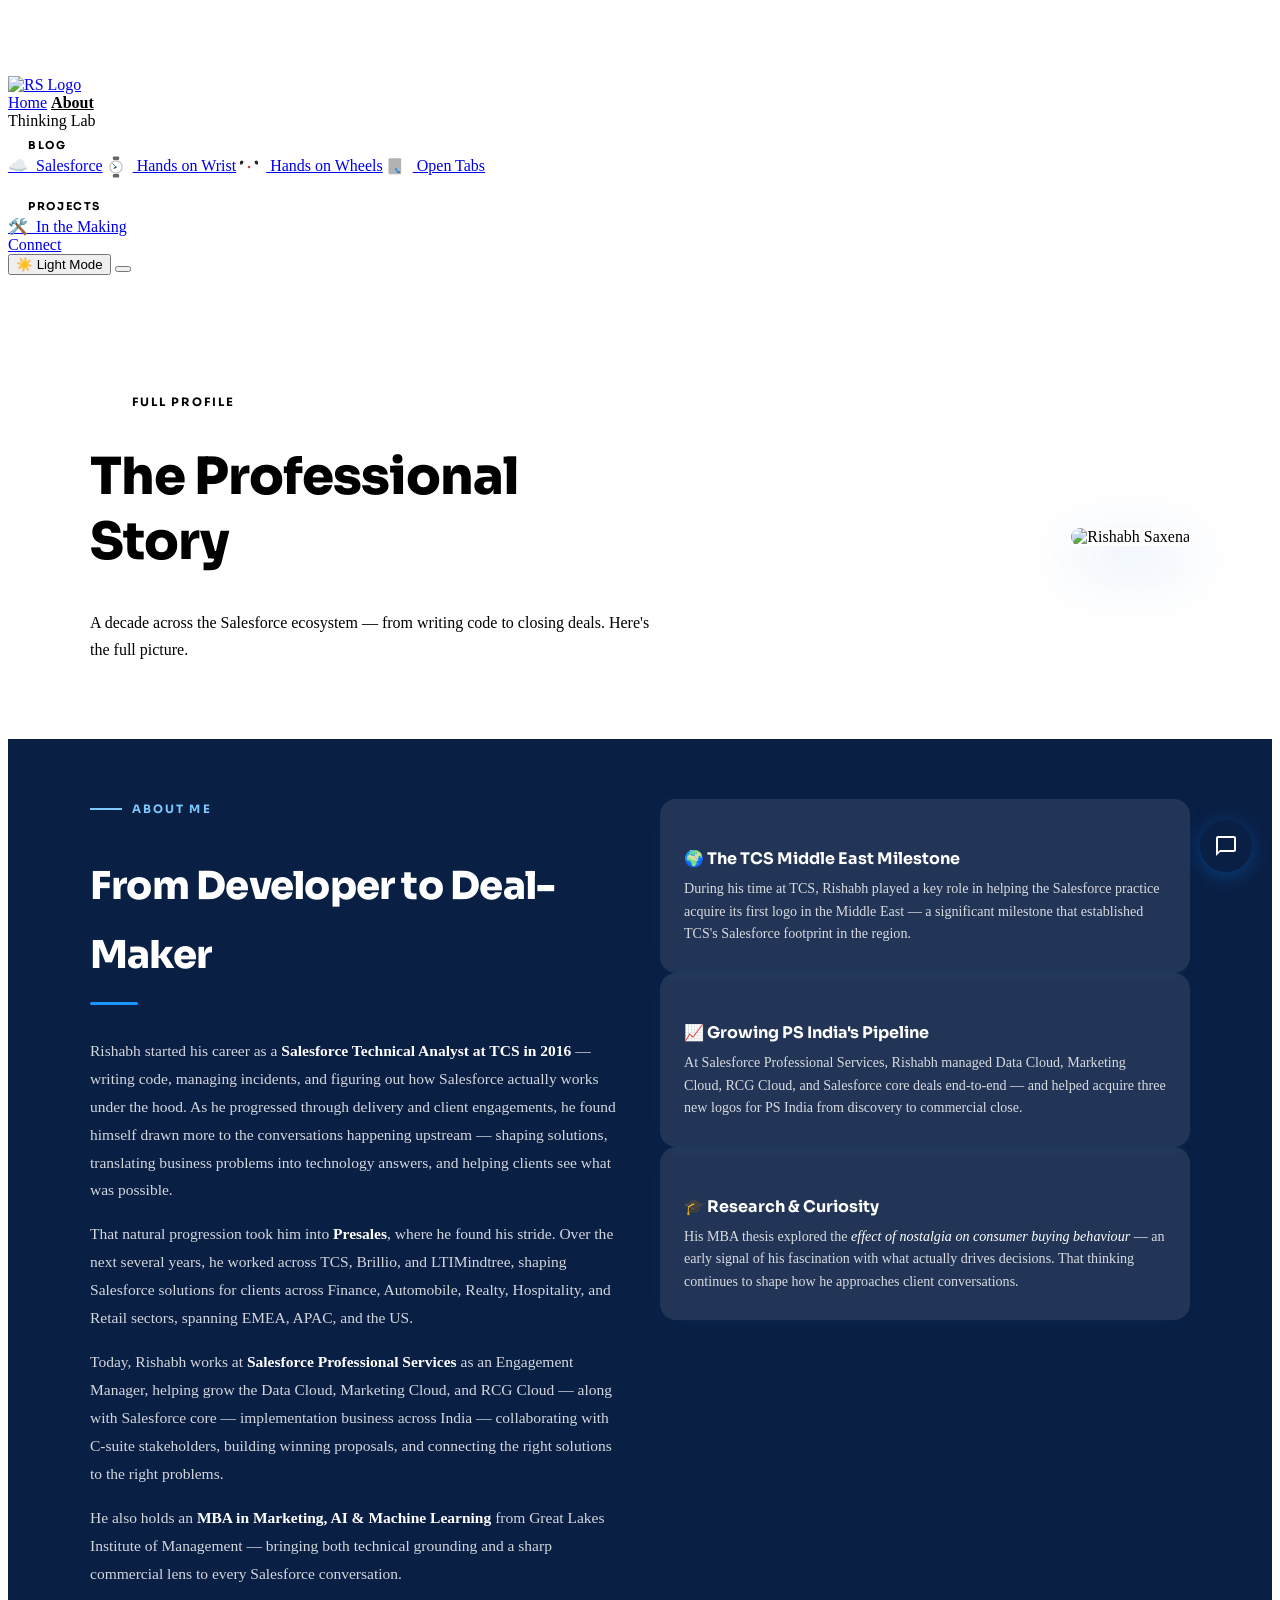
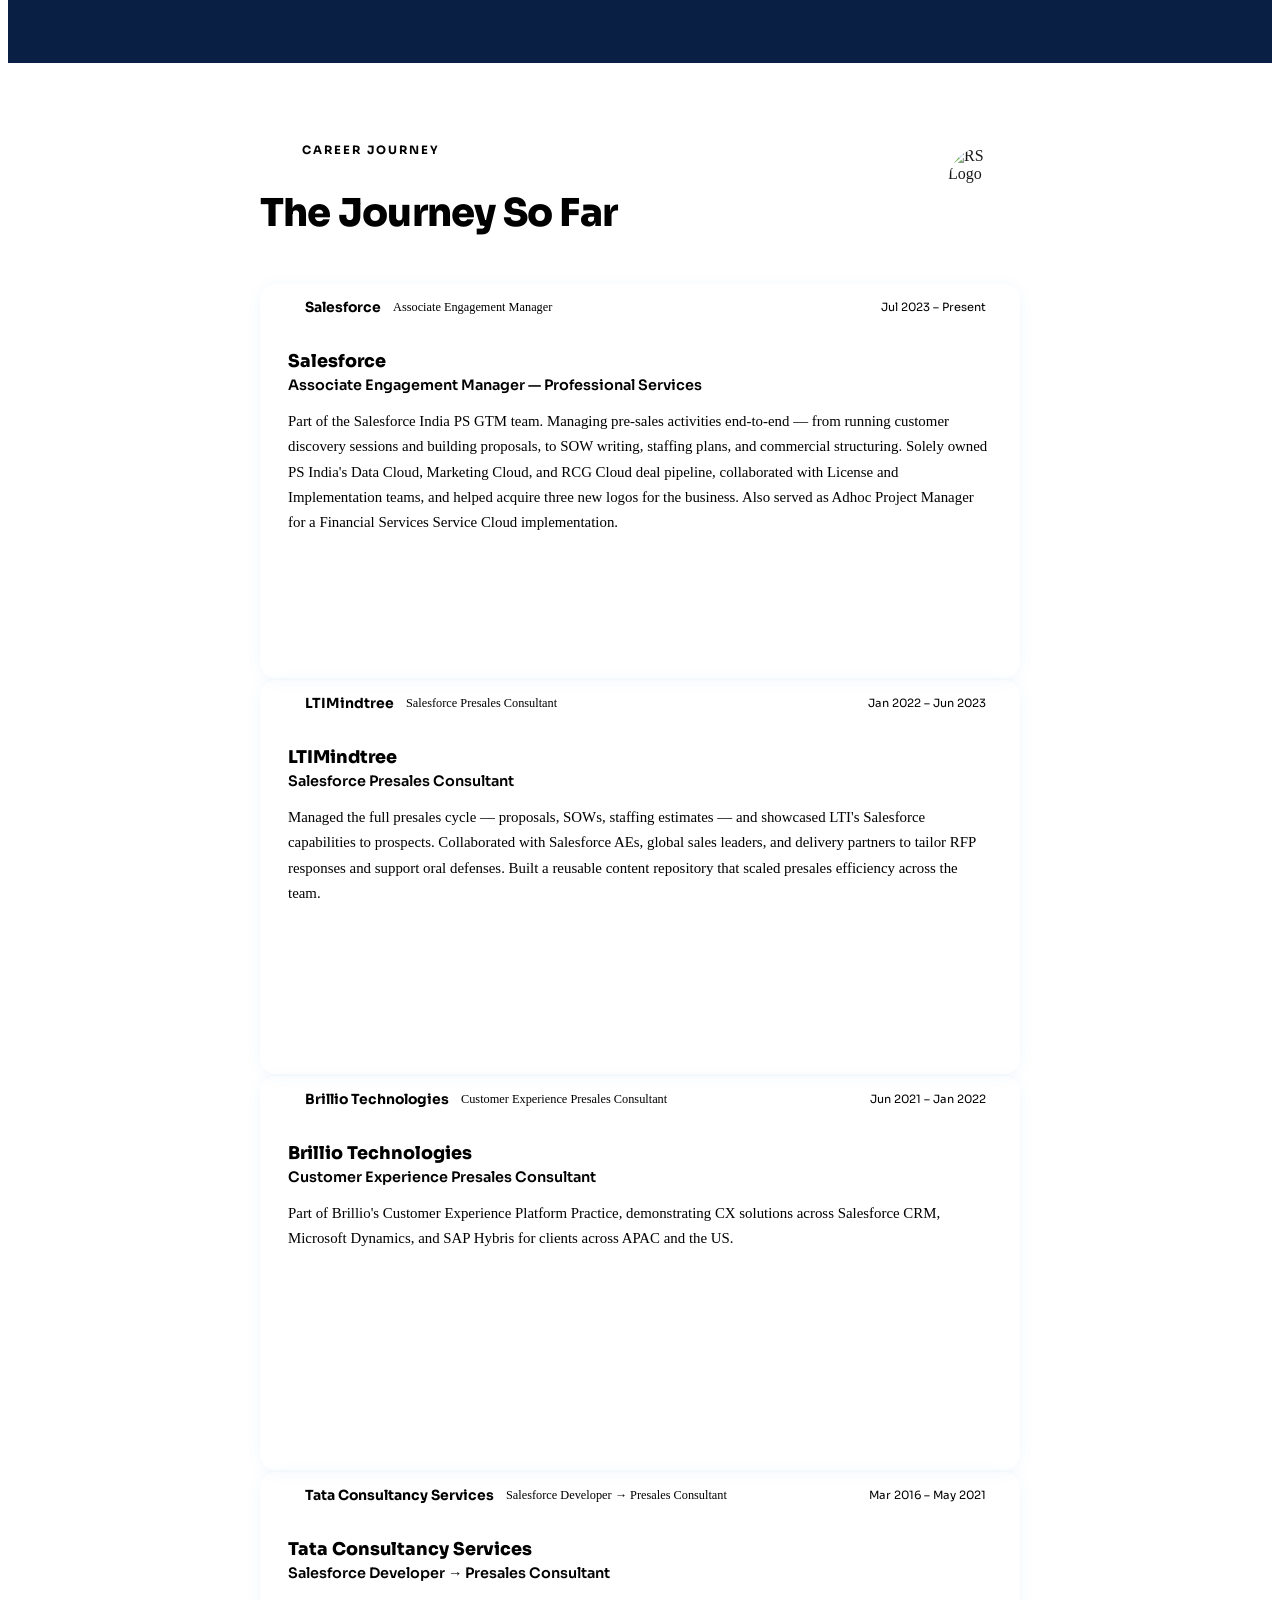
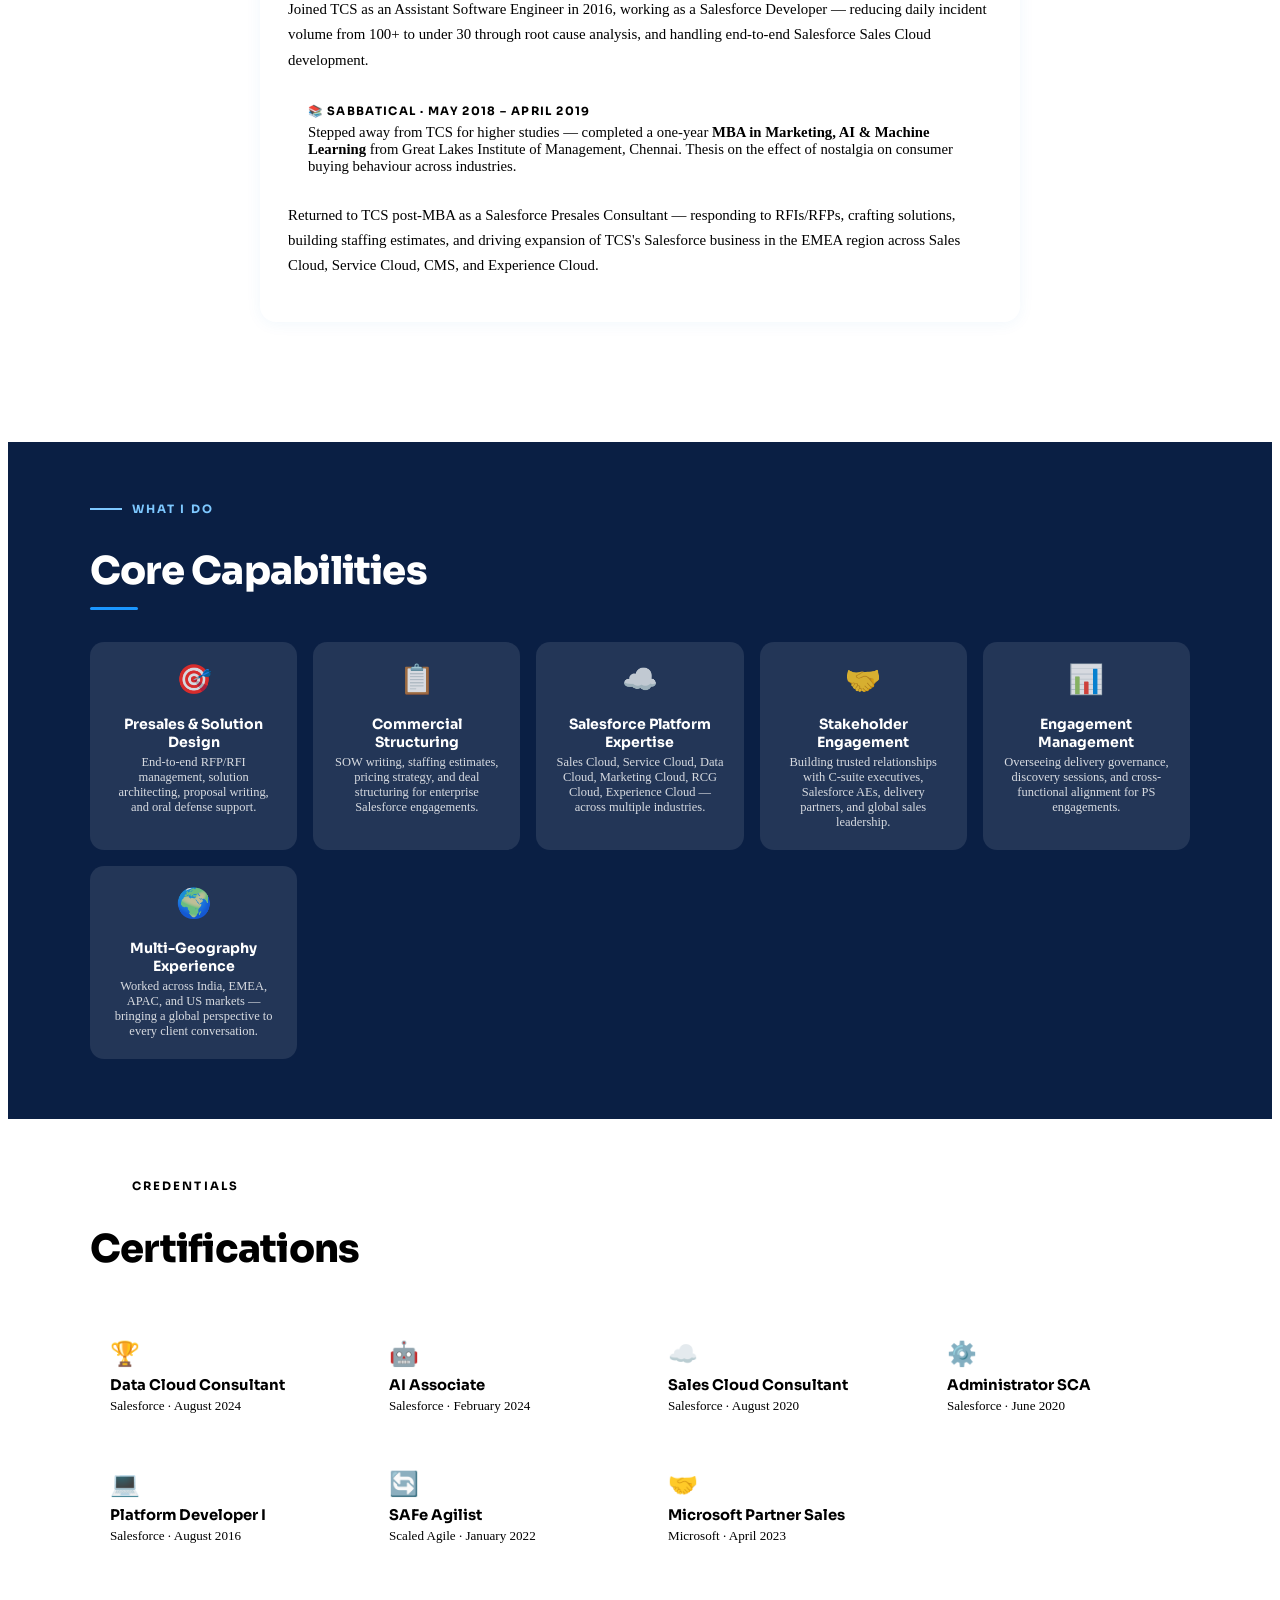
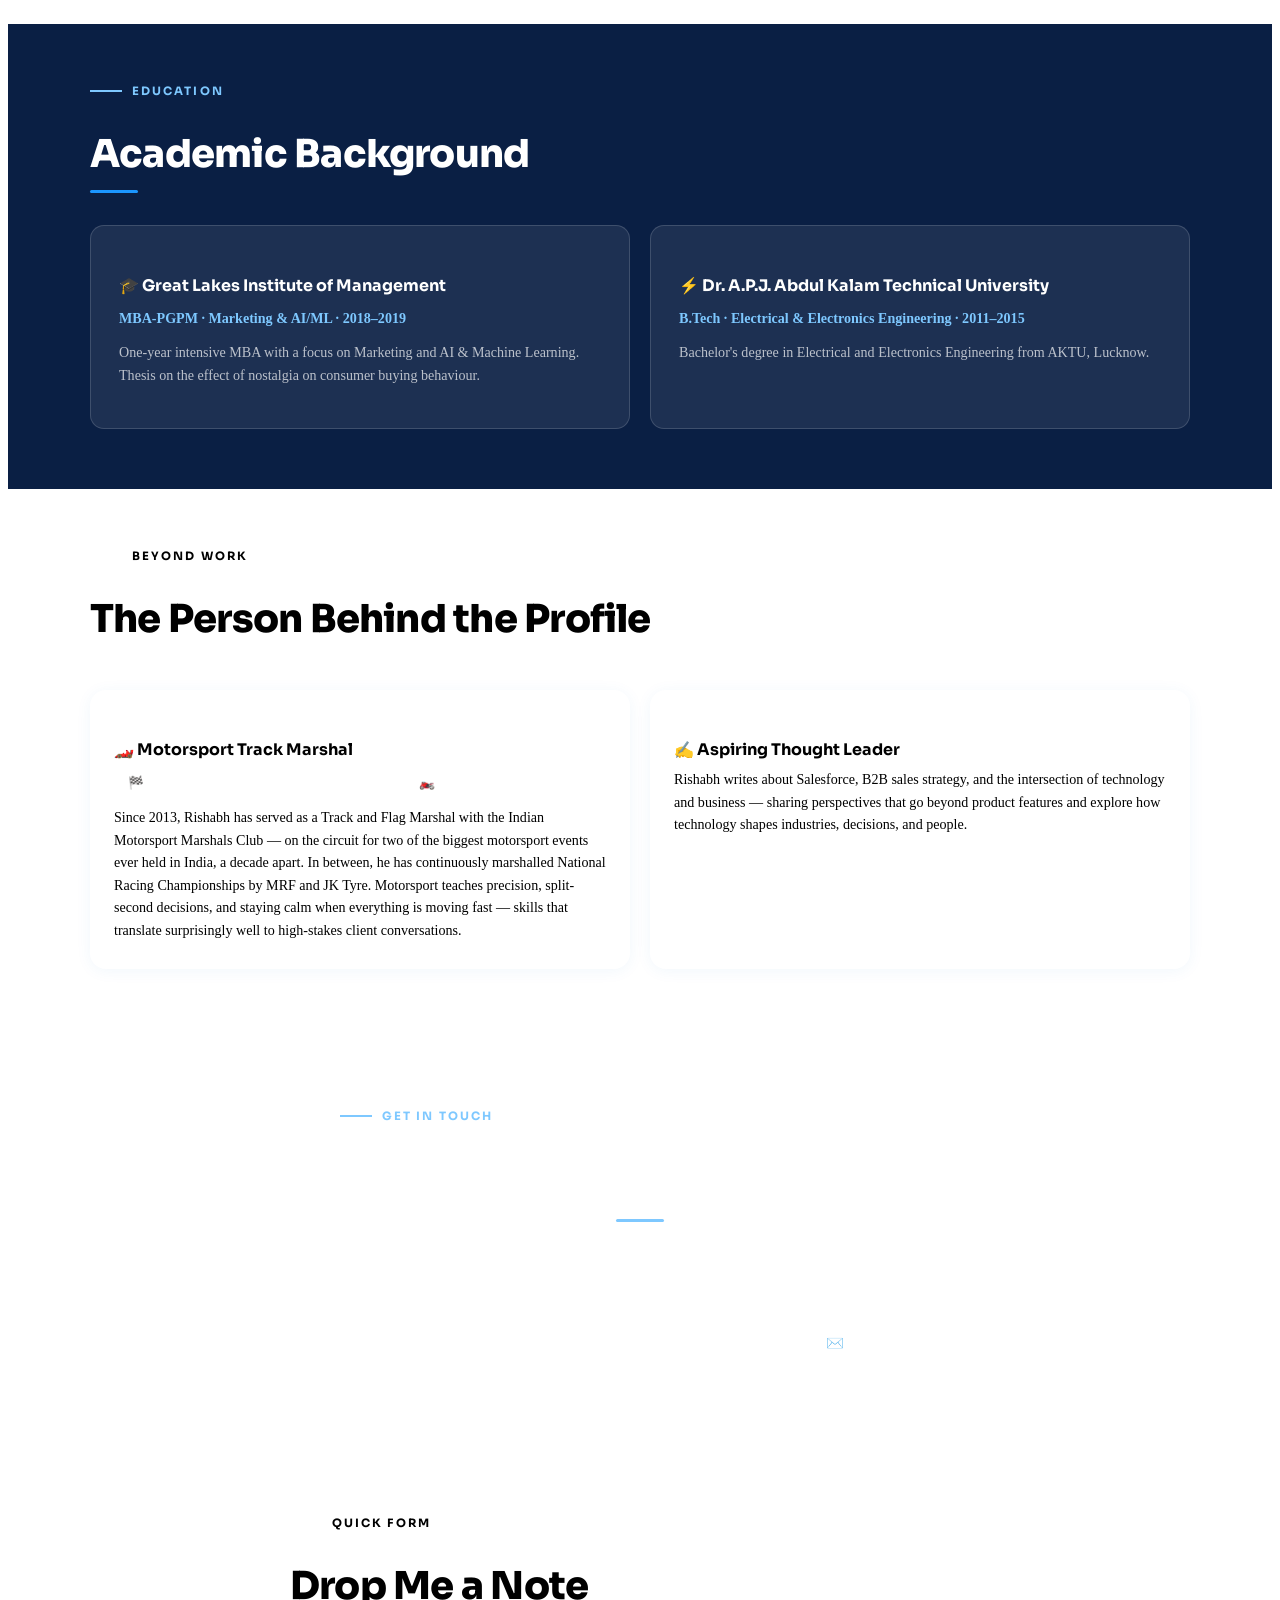
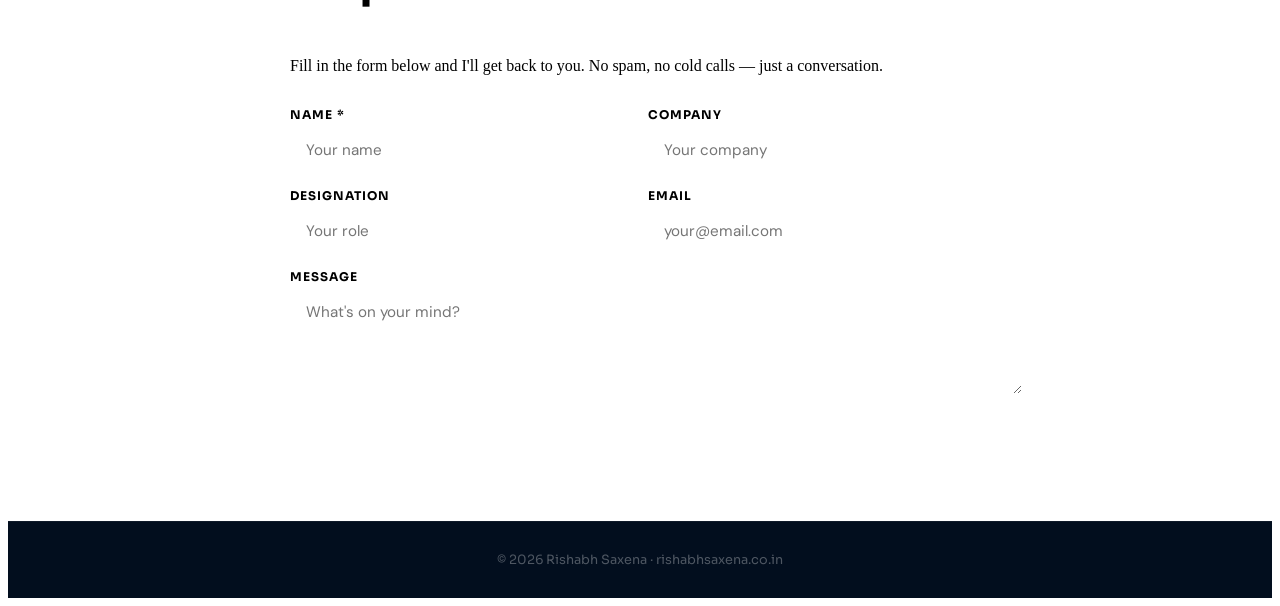
==== commit 69260589: "Add files via upload" ====
--- a/about.html
+++ b/about.html
@@ -612,7 +612,7 @@
         <a href="salesforce.html">☁️&nbsp; Salesforce</a>
         <a href="hands-on-wrist.html"><svg id="watch-navabout" viewBox="0 0 44 56" width="18" height="22" xmlns="http://www.w3.org/2000/svg" style="display:inline-block;vertical-align:middle;margin-right:8px;flex-shrink:0;"><rect x="14" y="1" width="16" height="9" rx="3" fill="var(--sf-subtext)" opacity="0.6"/><rect x="14" y="46" width="16" height="9" rx="3" fill="var(--sf-subtext)" opacity="0.6"/><circle cx="22" cy="28" r="17" fill="var(--sf-subtext)" opacity="0.25"/><circle cx="22" cy="28" r="14" fill="var(--watch-dial,#ffffff)"/><g id="watch-navabout-hour"><line x1="22" y1="28" x2="22" y2="22" stroke="var(--sf-text,#0A1F44)" stroke-width="2.5" stroke-linecap="round"/></g><g id="watch-navabout-min"><line x1="22" y1="28" x2="22" y2="17" stroke="var(--sf-text,#0A1F44)" stroke-width="1.5" stroke-linecap="round"/></g><circle cx="22" cy="28" r="1.8" fill="var(--sf-blue,#1B96FF)"/></svg> Hands on Wrist</a>
         <a href="hands-on-wheels.html"><svg viewBox="10 10 80 80" width="18" height="18" xmlns="http://www.w3.org/2000/svg" style="display:inline-block;vertical-align:middle;margin-right:8px;flex-shrink:0;"><circle cx="50" cy="50" r="38" fill="none" stroke="var(--sf-subtext)" stroke-width="7"/><line x1="50" y1="50" x2="17" y2="31" stroke="var(--sf-subtext)" stroke-width="5" stroke-linecap="round"/><line x1="50" y1="50" x2="83" y2="31" stroke="var(--sf-subtext)" stroke-width="5" stroke-linecap="round"/><line x1="50" y1="50" x2="50" y2="88" stroke="var(--sf-subtext)" stroke-width="5" stroke-linecap="round"/><circle cx="50" cy="50" r="9" fill="var(--sf-card,#fff)" stroke="var(--sf-subtext)" stroke-width="2.5"/><circle cx="50" cy="50" r="5.5" fill="#C0392B"/><circle cx="50" cy="50" r="3.5" fill="#E74C3C"/><path d="M10 38 Q7 30 12 24 Q17 19 23 23 Q26 26 24 32 Q22 37 17 39 Q13 40 10 38Z" fill="var(--sf-subtext)" opacity="0.85"/><path d="M90 38 Q93 30 88 24 Q83 19 77 23 Q74 26 76 32 Q78 37 83 39 Q87 40 90 38Z" fill="var(--sf-subtext)" opacity="0.85"/></svg> Hands on Wheels</a>
-        <a href="open-tabs.html"><svg viewBox="7 9 47 54" width="18" height="18" xmlns="http://www.w3.org/2000/svg" style="display:inline-block;vertical-align:middle;margin-right:8px;flex-shrink:0;"><rect x="8" y="10" width="38" height="48" rx="3" fill="var(--sf-tag-bg,#E8EEF4)" stroke="var(--sf-subtext)" stroke-width="2.5"/><rect x="5" y="16" width="6" height="4" rx="2" fill="none" stroke="var(--sf-subtext)" stroke-width="1.8"/><rect x="5" y="26" width="6" height="4" rx="2" fill="none" stroke="var(--sf-subtext)" stroke-width="1.8"/><rect x="5" y="36" width="6" height="4" rx="2" fill="none" stroke="var(--sf-subtext)" stroke-width="1.8"/><line x1="16" y1="22" x2="40" y2="22" stroke="var(--sf-subtext)" stroke-width="1.2" stroke-linecap="round" opacity="0.5"/><line x1="16" y1="30" x2="40" y2="30" stroke="var(--sf-subtext)" stroke-width="1.2" stroke-linecap="round" opacity="0.5"/><line x1="16" y1="38" x2="34" y2="38" stroke="var(--sf-subtext)" stroke-width="1.2" stroke-linecap="round" opacity="0.5"/><rect x="30" y="38" width="5" height="18" rx="2" fill="var(--sf-blue,#1B96FF)" transform="rotate(-35 32 46)"/><polygon points="0,0 4,0 2,5" fill="var(--sf-subtext)" transform="translate(37,51) rotate(-35)"/></svg> Open Tabs</a>
+        <a href="open-tabs.html"><svg viewBox="7 9 47 54" width="18" height="18" xmlns="http://www.w3.org/2000/svg" style="display:inline-block;vertical-align:middle;margin-right:8px;flex-shrink:0;"><rect x="8" y="10" width="38" height="48" rx="3" fill="var(--sf-subtext)" opacity="0.3" stroke="var(--sf-subtext)" stroke-width="2.5"/><rect x="5" y="16" width="6" height="4" rx="2" fill="none" stroke="var(--sf-subtext)" stroke-width="2.2"/><rect x="5" y="26" width="6" height="4" rx="2" fill="none" stroke="var(--sf-subtext)" stroke-width="2.2"/><rect x="5" y="36" width="6" height="4" rx="2" fill="none" stroke="var(--sf-subtext)" stroke-width="2.2"/><line x1="16" y1="22" x2="40" y2="22" stroke="var(--sf-subtext)" stroke-width="1.2" stroke-linecap="round" opacity="0.8"/><line x1="16" y1="30" x2="40" y2="30" stroke="var(--sf-subtext)" stroke-width="1.2" stroke-linecap="round" opacity="0.8"/><line x1="16" y1="38" x2="34" y2="38" stroke="var(--sf-subtext)" stroke-width="1.2" stroke-linecap="round" opacity="0.8"/><rect x="30" y="38" width="5" height="18" rx="2" fill="var(--sf-blue,#1B96FF)" transform="rotate(-35 32 46)"/><polygon points="0,0 4,0 2,5" fill="var(--sf-subtext)" transform="translate(37,51) rotate(-35)"/></svg> Open Tabs</a>
         <div style="height:1px;background:var(--sf-border);margin:6px 0;"></div>
         <div style="font-size:0.68rem;font-family:'Sora',sans-serif;font-weight:700;letter-spacing:0.15em;text-transform:uppercase;color:var(--sf-blue);padding:8px 20px 4px;cursor:default;">Projects</div>
         <a href="in-the-making.html">🛠️&nbsp; In the Making</a>
@@ -638,7 +638,7 @@
     <a href="salesforce.html" style="display:block;padding:12px 24px 12px 40px;border-bottom:1px solid var(--sf-border);color:var(--sf-text);text-decoration:none;font-size:0.9rem;">&#9729;&#65039;&nbsp; Salesforce</a>
     <a href="hands-on-wrist.html" style="display:block;padding:12px 24px 12px 40px;border-bottom:1px solid var(--sf-border);color:var(--sf-text);text-decoration:none;font-size:0.9rem;"><svg id="watch-navabout-mob" viewBox="0 0 44 56" width="18" height="22" xmlns="http://www.w3.org/2000/svg" style="display:inline-block;vertical-align:middle;margin-right:8px;flex-shrink:0;"><rect x="14" y="1" width="16" height="9" rx="3" fill="var(--sf-subtext)" opacity="0.6"/><rect x="14" y="46" width="16" height="9" rx="3" fill="var(--sf-subtext)" opacity="0.6"/><circle cx="22" cy="28" r="17" fill="var(--sf-subtext)" opacity="0.25"/><circle cx="22" cy="28" r="14" fill="var(--watch-dial,#ffffff)"/><g id="watch-navabout-mob-hour"><line x1="22" y1="28" x2="22" y2="22" stroke="var(--sf-text,#0A1F44)" stroke-width="2.5" stroke-linecap="round"/></g><g id="watch-navabout-mob-min"><line x1="22" y1="28" x2="22" y2="17" stroke="var(--sf-text,#0A1F44)" stroke-width="1.5" stroke-linecap="round"/></g><circle cx="22" cy="28" r="1.8" fill="var(--sf-blue,#1B96FF)"/></svg> Hands on Wrist</a>
     <a href="hands-on-wheels.html" style="display:block;padding:12px 24px 12px 40px;border-bottom:1px solid var(--sf-border);color:var(--sf-text);text-decoration:none;font-size:0.9rem;"><svg viewBox="10 10 80 80" width="18" height="18" xmlns="http://www.w3.org/2000/svg" style="display:inline-block;vertical-align:middle;margin-right:8px;flex-shrink:0;"><circle cx="50" cy="50" r="38" fill="none" stroke="var(--sf-subtext)" stroke-width="7"/><line x1="50" y1="50" x2="17" y2="31" stroke="var(--sf-subtext)" stroke-width="5" stroke-linecap="round"/><line x1="50" y1="50" x2="83" y2="31" stroke="var(--sf-subtext)" stroke-width="5" stroke-linecap="round"/><line x1="50" y1="50" x2="50" y2="88" stroke="var(--sf-subtext)" stroke-width="5" stroke-linecap="round"/><circle cx="50" cy="50" r="9" fill="var(--sf-card,#fff)" stroke="var(--sf-subtext)" stroke-width="2.5"/><circle cx="50" cy="50" r="5.5" fill="#C0392B"/><circle cx="50" cy="50" r="3.5" fill="#E74C3C"/><path d="M10 38 Q7 30 12 24 Q17 19 23 23 Q26 26 24 32 Q22 37 17 39 Q13 40 10 38Z" fill="var(--sf-subtext)" opacity="0.85"/><path d="M90 38 Q93 30 88 24 Q83 19 77 23 Q74 26 76 32 Q78 37 83 39 Q87 40 90 38Z" fill="var(--sf-subtext)" opacity="0.85"/></svg> Hands on Wheels</a>
-    <a href="open-tabs.html" style="display:block;padding:12px 24px 12px 40px;border-bottom:1px solid var(--sf-border);color:var(--sf-text);text-decoration:none;font-size:0.9rem;"><svg viewBox="7 9 47 54" width="18" height="18" xmlns="http://www.w3.org/2000/svg" style="display:inline-block;vertical-align:middle;margin-right:8px;flex-shrink:0;"><rect x="8" y="10" width="38" height="48" rx="3" fill="var(--sf-tag-bg,#E8EEF4)" stroke="var(--sf-subtext)" stroke-width="2.5"/><rect x="5" y="16" width="6" height="4" rx="2" fill="none" stroke="var(--sf-subtext)" stroke-width="1.8"/><rect x="5" y="26" width="6" height="4" rx="2" fill="none" stroke="var(--sf-subtext)" stroke-width="1.8"/><rect x="5" y="36" width="6" height="4" rx="2" fill="none" stroke="var(--sf-subtext)" stroke-width="1.8"/><line x1="16" y1="22" x2="40" y2="22" stroke="var(--sf-subtext)" stroke-width="1.2" stroke-linecap="round" opacity="0.5"/><line x1="16" y1="30" x2="40" y2="30" stroke="var(--sf-subtext)" stroke-width="1.2" stroke-linecap="round" opacity="0.5"/><line x1="16" y1="38" x2="34" y2="38" stroke="var(--sf-subtext)" stroke-width="1.2" stroke-linecap="round" opacity="0.5"/><rect x="30" y="38" width="5" height="18" rx="2" fill="var(--sf-blue,#1B96FF)" transform="rotate(-35 32 46)"/><polygon points="0,0 4,0 2,5" fill="var(--sf-subtext)" transform="translate(37,51) rotate(-35)"/></svg> Open Tabs</a>
+    <a href="open-tabs.html" style="display:block;padding:12px 24px 12px 40px;border-bottom:1px solid var(--sf-border);color:var(--sf-text);text-decoration:none;font-size:0.9rem;"><svg viewBox="7 9 47 54" width="18" height="18" xmlns="http://www.w3.org/2000/svg" style="display:inline-block;vertical-align:middle;margin-right:8px;flex-shrink:0;"><rect x="8" y="10" width="38" height="48" rx="3" fill="var(--sf-subtext)" opacity="0.3" stroke="var(--sf-subtext)" stroke-width="2.5"/><rect x="5" y="16" width="6" height="4" rx="2" fill="none" stroke="var(--sf-subtext)" stroke-width="2.2"/><rect x="5" y="26" width="6" height="4" rx="2" fill="none" stroke="var(--sf-subtext)" stroke-width="2.2"/><rect x="5" y="36" width="6" height="4" rx="2" fill="none" stroke="var(--sf-subtext)" stroke-width="2.2"/><line x1="16" y1="22" x2="40" y2="22" stroke="var(--sf-subtext)" stroke-width="1.2" stroke-linecap="round" opacity="0.8"/><line x1="16" y1="30" x2="40" y2="30" stroke="var(--sf-subtext)" stroke-width="1.2" stroke-linecap="round" opacity="0.8"/><line x1="16" y1="38" x2="34" y2="38" stroke="var(--sf-subtext)" stroke-width="1.2" stroke-linecap="round" opacity="0.8"/><rect x="30" y="38" width="5" height="18" rx="2" fill="var(--sf-blue,#1B96FF)" transform="rotate(-35 32 46)"/><polygon points="0,0 4,0 2,5" fill="var(--sf-subtext)" transform="translate(37,51) rotate(-35)"/></svg> Open Tabs</a>
     <div style="height:1px;background:var(--sf-border);margin:4px 0;"></div>
     <div style="font-size:0.68rem;font-family:'Sora',sans-serif;font-weight:700;letter-spacing:0.15em;text-transform:uppercase;color:var(--sf-blue);padding:10px 24px 4px 40px;">Projects</div>
     <a href="in-the-making.html" style="display:block;padding:12px 24px 12px 40px;border-bottom:1px solid var(--sf-border);color:var(--sf-text);text-decoration:none;font-size:0.9rem;">&#128736;&#65039;&nbsp; In the Making</a>
